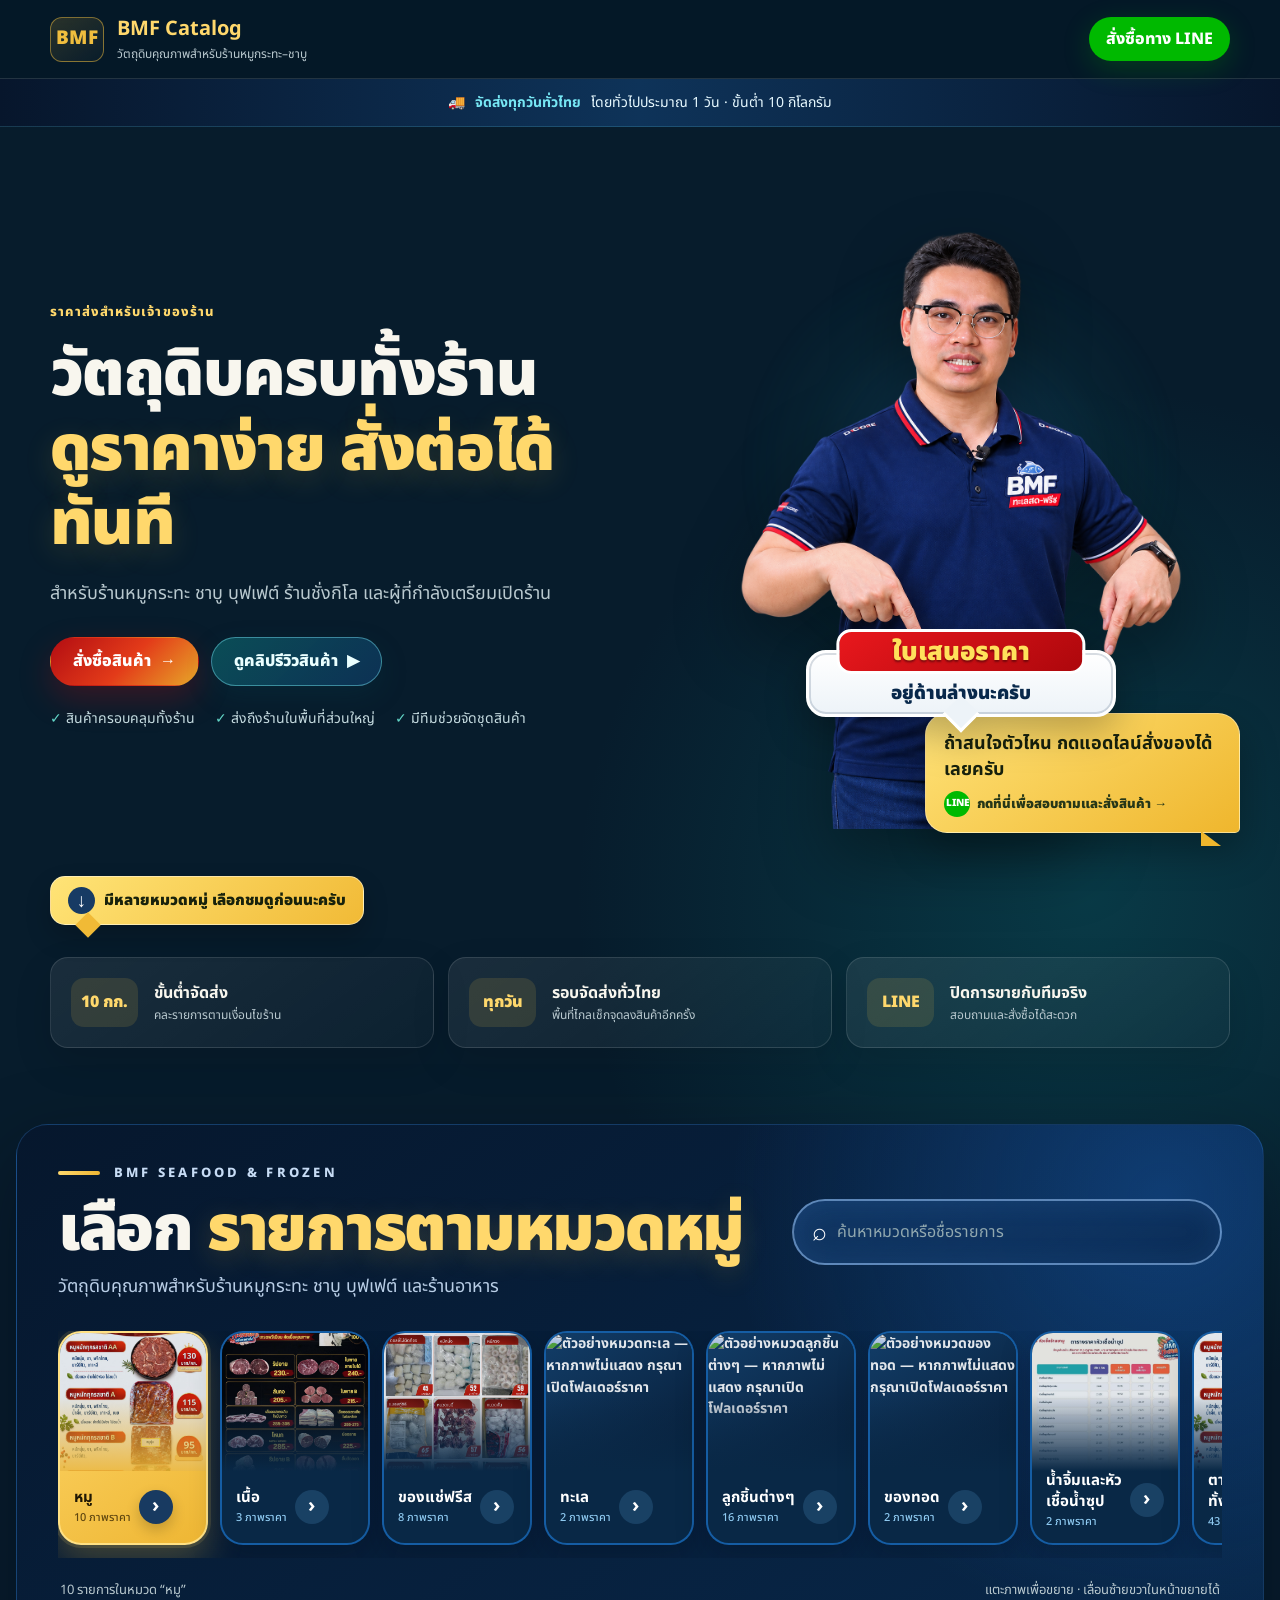
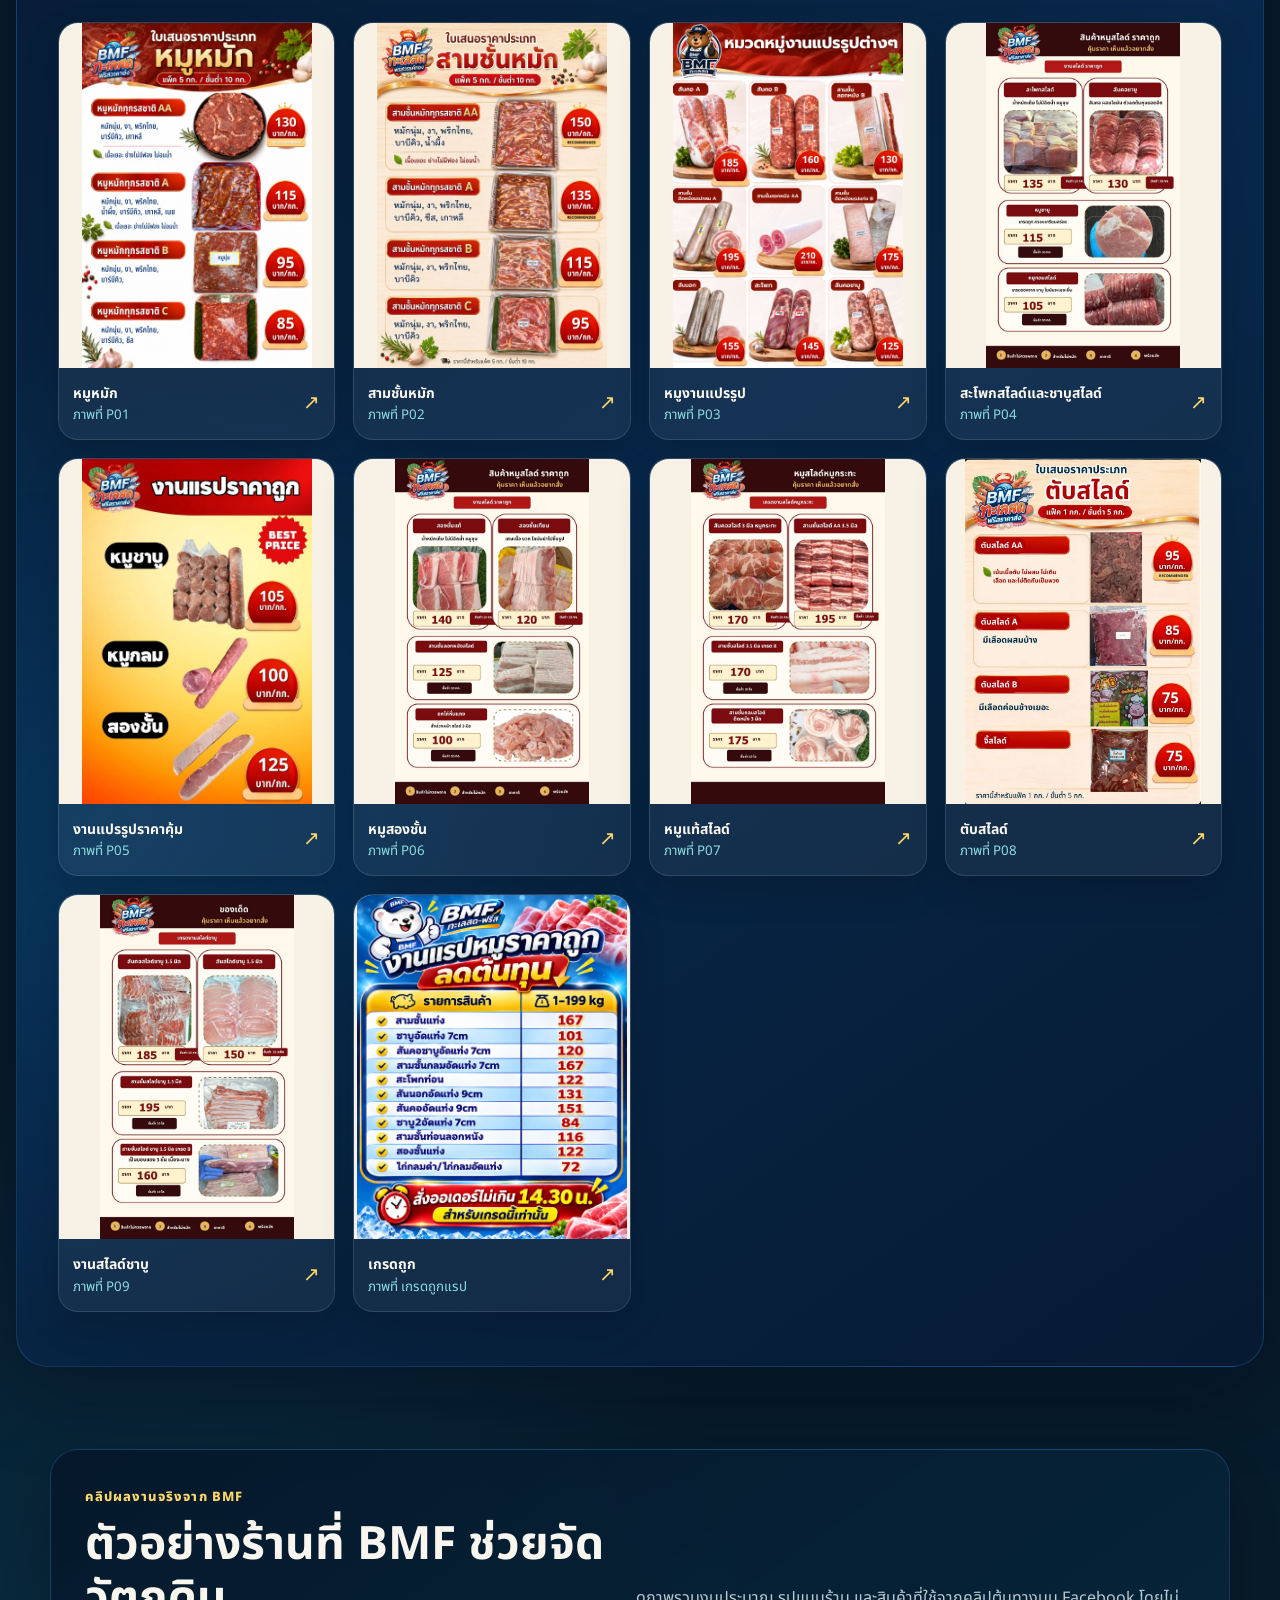
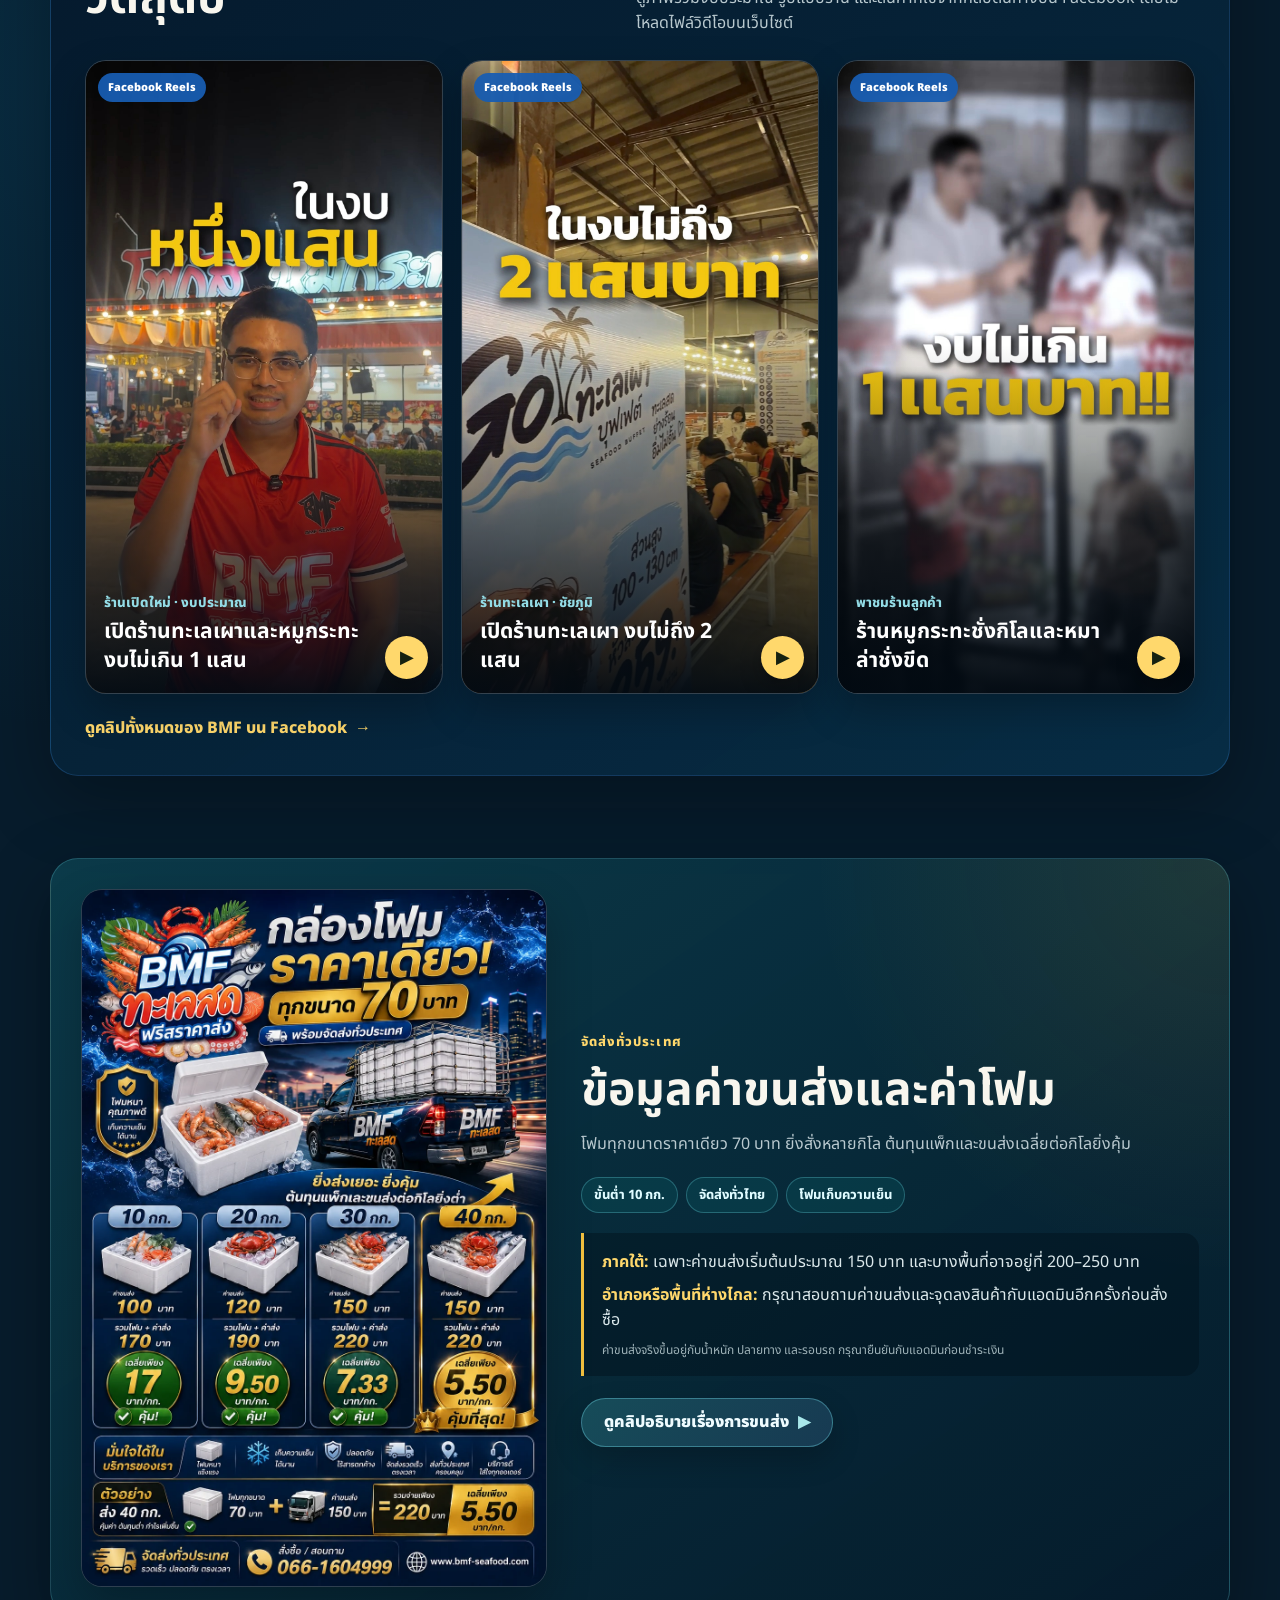
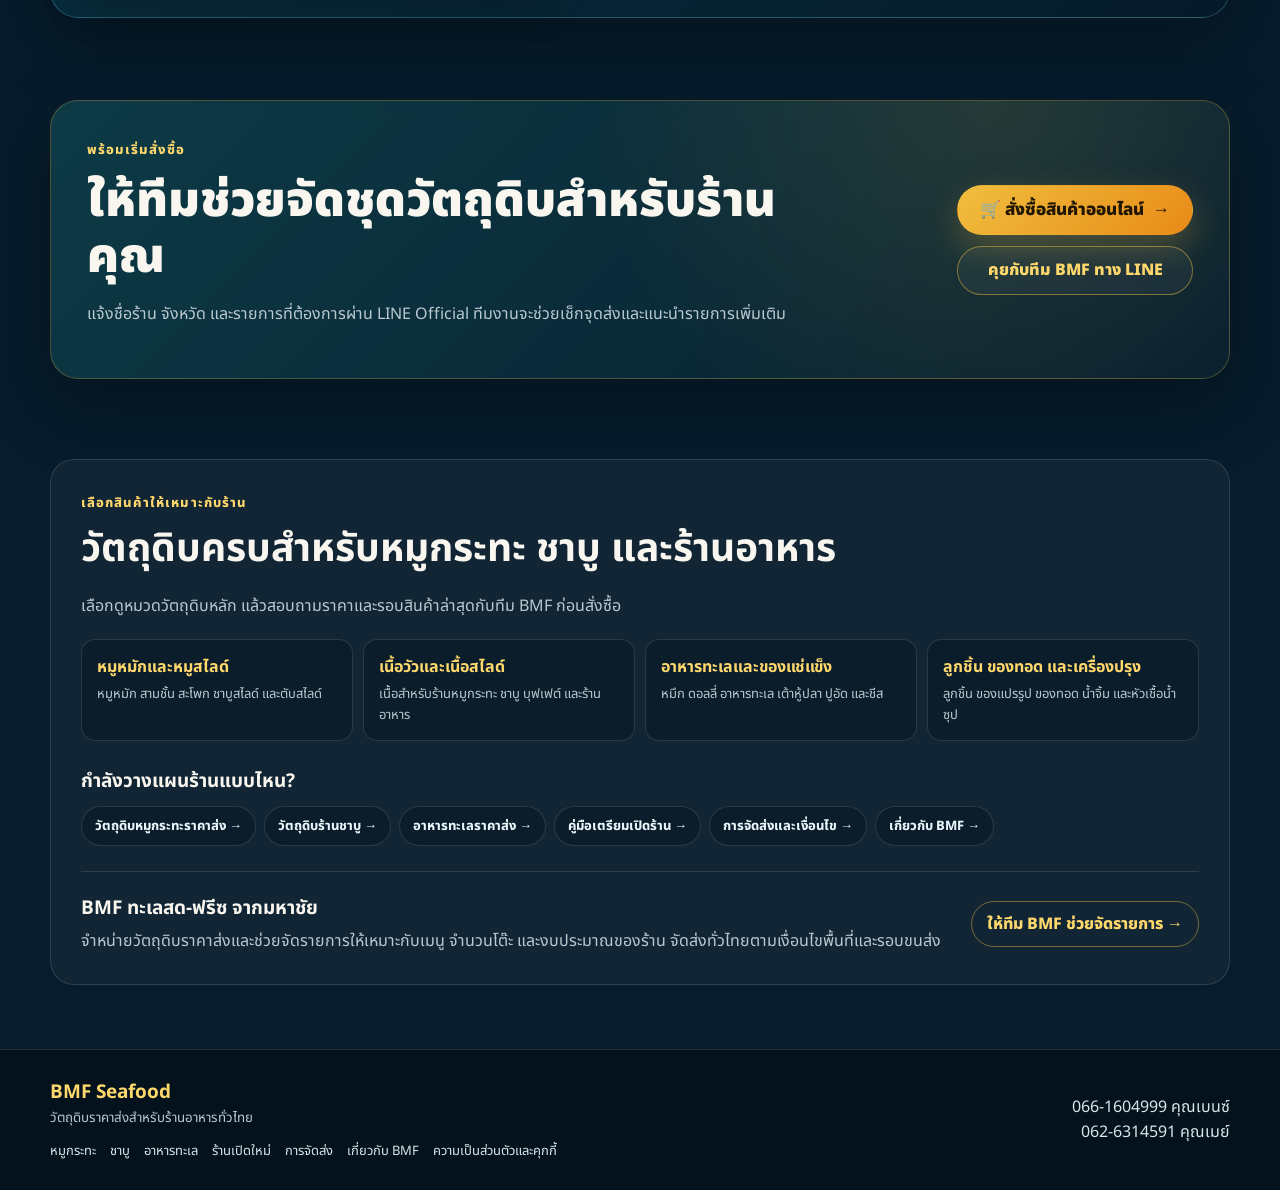
==== index.html @ eb5d8c9d "Add linked BMF reel showcase" ====
<!doctype html>
<html lang="th">
<head>
  <meta charset="UTF-8">
  <meta name="viewport" content="width=device-width,initial-scale=1,viewport-fit=cover">
  <meta name="theme-color" content="#071c2c">
  <link rel="manifest" href="/manifest.webmanifest">
  <link rel="apple-touch-icon" href="/icons/icon-192.png">
  <meta name="apple-mobile-web-app-capable" content="yes">
  <meta name="apple-mobile-web-app-status-bar-style" content="black-translucent">
  <title>BMF Seafood | วัตถุดิบราคาส่งสำหรับร้านหมูกระทะ–ชาบู</title>
  <meta name="description" content="วัตถุดิบแช่แข็งราคาส่งสำหรับร้านหมูกระทะ ชาบู บุฟเฟต์ และร้านชั่งกิโล ขั้นต่ำ 10 กิโลกรัม จัดส่งทุกวันทั่วไทย">
  <link rel="canonical" href="https://price.bmf-seafood.com/">
  <meta name="robots" content="index,follow,max-image-preview:large,max-snippet:-1,max-video-preview:-1">
  <meta name="bmf-ga4-id" content="">
  <meta property="og:title" content="BMF Seafood | วัตถุดิบราคาส่งสำหรับร้านอาหาร">
  <meta property="og:description" content="ดูรายการราคาล่าสุดและสั่งซื้อผ่าน LINE Official จัดส่งทุกวันทั่วไทย">
  <meta property="og:type" content="website">
  <meta property="og:locale" content="th_TH">
  <meta property="og:url" content="https://price.bmf-seafood.com/">
  <meta property="og:image" content="https://price.bmf-seafood.com/assets/bmf-bear-logo-transparent.png">
  <meta property="og:image:alt" content="โลโก้ BMF Seafood">
  <script type="application/ld+json">
  {"@context":"https://schema.org","@graph":[{"@type":"Organization","@id":"https://price.bmf-seafood.com/#organization","name":"BMF ทะเลสด-ฟรีซ","alternateName":"BMF Seafood","description":"ผู้จำหน่ายวัตถุดิบราคาส่งสำหรับร้านหมูกระทะ ชาบู บุฟเฟต์ ร้านอาหาร และผู้ประกอบการที่กำลังเปิดร้านใหม่ จากมหาชัย จังหวัดสมุทรสาคร","url":"https://price.bmf-seafood.com/","logo":"https://price.bmf-seafood.com/assets/bmf-bear-logo-transparent.png","telephone":["066-1604999","062-6314591"],"sameAs":["https://www.openlink.co/bmf"]},{"@type":"Store","@id":"https://price.bmf-seafood.com/#store","name":"BMF ทะเลสด-ฟรีซ","url":"https://price.bmf-seafood.com/","image":"https://price.bmf-seafood.com/assets/bmf-bear-logo-transparent.png","telephone":"066-1604999","address":{"@type":"PostalAddress","addressLocality":"มหาชัย","addressRegion":"สมุทรสาคร","addressCountry":"TH"},"areaServed":{"@type":"Country","name":"Thailand"},"parentOrganization":{"@id":"https://price.bmf-seafood.com/#organization"}},{"@type":"WebSite","@id":"https://price.bmf-seafood.com/#website","url":"https://price.bmf-seafood.com/","name":"BMF Seafood Price Catalog","inLanguage":"th-TH","publisher":{"@id":"https://price.bmf-seafood.com/#organization"}}]}
  </script>
  <link rel="preconnect" href="https://drive.google.com">
  <link rel="preconnect" href="https://connect.facebook.net">
  <link rel="preconnect" href="https://fonts.googleapis.com">
  <link rel="preconnect" href="https://fonts.gstatic.com" crossorigin>
  <link href="https://fonts.googleapis.com/css2?family=Noto+Sans+Thai:wght@400;500;700;800;900&display=swap" rel="stylesheet">
  <style>
:root{--navy:#071c2c;--navy-2:#0b3044;--teal:#0b5960;--gold:#f0be3e;--gold-2:#ffd86c;--red:#a30c10;--paper:#f7f1e6;--ink:#f8f6ee;--muted:#b9c9cf;--line:rgba(255,255,255,.12);--shadow:0 24px 70px rgba(0,0,0,.3)}
*{box-sizing:border-box}html{scroll-behavior:smooth}body{margin:0;color:var(--ink);background:radial-gradient(circle at 85% 15%,rgba(13,116,122,.34),transparent 32rem),radial-gradient(circle at 10% 55%,rgba(12,72,102,.38),transparent 40rem),var(--navy);font-family:"Noto Sans Thai","Leelawadee UI",Tahoma,sans-serif;line-height:1.55}a{color:inherit}.shell{width:min(1180px,calc(100% - 32px));margin-inline:auto}.site-header{position:sticky;top:0;z-index:30;background:rgba(5,25,39,.88);border-bottom:1px solid var(--line);backdrop-filter:blur(16px)}.header-inner{min-height:78px;display:flex;align-items:center;justify-content:space-between;gap:20px}.brand{display:flex;align-items:center;gap:13px;text-decoration:none}.brand-mark{display:grid;place-items:center;width:54px;height:45px;border:1px solid rgba(240,190,62,.5);border-radius:12px;color:var(--gold);font-size:19px;font-weight:900;letter-spacing:.5px;background:linear-gradient(145deg,rgba(240,190,62,.16),rgba(255,255,255,.02))}.brand strong,.brand small{display:block}.brand strong{font-size:20px;color:var(--gold-2)}.brand small{font-size:12px;color:var(--muted)}.header-line{padding:10px 17px;border-radius:999px;text-decoration:none;background:#00b900;color:#fff;font-weight:800;box-shadow:0 8px 28px rgba(0,185,0,.22)}.shipping-strip{display:flex;justify-content:center;align-items:center;gap:10px;min-height:48px;padding:9px 18px;text-align:center;color:#e7f9ff;background:linear-gradient(90deg,#07162c,#0e3359,#07162c);border-bottom:1px solid rgba(103,218,243,.18);font-size:14px}.shipping-strip strong{color:#77e7f4}.hero{min-height:650px;display:grid;grid-template-columns:1.03fr .97fr;align-items:center;gap:70px;padding-block:72px 64px}.eyebrow{display:inline-block;color:var(--gold-2);font-weight:800;font-size:13px;letter-spacing:.08em;text-transform:uppercase}.hero h1,.section-heading h2,.closing h2{margin:.25em 0;font-weight:900;line-height:1.16}.hero h1{font-size:clamp(40px,5vw,70px);letter-spacing:-.025em}.hero h1 em{font-style:normal;color:var(--gold-2);text-shadow:0 8px 30px rgba(240,190,62,.16)}.hero-copy>p{max-width:640px;color:var(--muted);font-size:18px}.hero-actions{display:flex;flex-wrap:wrap;gap:12px;margin:29px 0 20px}.button{display:inline-flex;align-items:center;justify-content:center;gap:9px;min-height:48px;padding:11px 22px;border-radius:999px;text-decoration:none;font-weight:850;border:1px solid transparent;transition:.2s ease}.button:hover{transform:translateY(-2px)}.button.primary{background:linear-gradient(135deg,#b30d12,#e33b19 52%,#e7a729);color:white;box-shadow:0 13px 32px rgba(179,13,18,.29)}.button.secondary{border-color:rgba(240,190,62,.48);background:rgba(255,255,255,.04);color:var(--gold-2)}.button.review-button{border-color:rgba(119,231,244,.45);background:linear-gradient(135deg,rgba(11,89,96,.82),rgba(14,51,89,.9));color:#eaffff;box-shadow:0 10px 28px rgba(6,80,91,.18)}.hero-points{display:flex;flex-wrap:wrap;gap:8px 20px;padding:0;margin:22px 0 0;list-style:none;color:#c5dbe0;font-size:14px}.hero-points li::first-letter{color:#63d7c8}.hero-visual{position:relative;min-height:530px}.hero-card{position:absolute;width:min(385px,76%);aspect-ratio:3/4;overflow:hidden;border-radius:25px;background:#eadfcf;border:1px solid rgba(255,255,255,.28);box-shadow:var(--shadow)}.hero-card img{width:100%;height:100%;object-fit:cover}.hero-card-back{right:0;top:5px;transform:rotate(6deg);opacity:.85}.hero-card-front{left:6%;top:35px;transform:rotate(-4deg)}.hero-badge{position:absolute;right:0;bottom:35px;padding:14px 18px;border-radius:18px;background:linear-gradient(145deg,var(--gold-2),#e2a71d);color:#281800;font-size:13px;font-weight:700;box-shadow:0 14px 35px rgba(0,0,0,.25);transform:rotate(3deg)}.hero-badge strong{font-size:20px}.trust{display:grid;grid-template-columns:repeat(3,1fr);gap:14px;margin-bottom:76px}.trust article{display:flex;align-items:center;gap:16px;padding:20px;border:1px solid var(--line);border-radius:18px;background:linear-gradient(145deg,rgba(255,255,255,.08),rgba(255,255,255,.025));box-shadow:0 15px 38px rgba(0,0,0,.12)}.trust article>span{display:grid;place-items:center;min-width:67px;height:49px;padding:0 10px;border-radius:13px;background:rgba(240,190,62,.13);color:var(--gold-2);font-weight:900}.trust strong,.trust small{display:block}.trust small{color:var(--muted);font-size:12px}.catalog{padding-bottom:85px}.section-heading{display:flex;align-items:end;justify-content:space-between;gap:25px;margin-bottom:25px}.section-heading h2,.closing h2{font-size:clamp(30px,4vw,48px)}.search{display:flex;align-items:center;gap:8px;width:min(340px,100%);padding:0 14px;border:1px solid var(--line);border-radius:15px;background:rgba(255,255,255,.05)}.search input{width:100%;height:48px;color:white;border:0;outline:0;background:transparent;font:inherit}.search input::placeholder{color:#91a8af}.category-tabs{display:flex;flex-wrap:wrap;gap:8px;padding:13px;border:1px solid var(--line);border-radius:18px;background:rgba(4,20,32,.56);position:sticky;top:89px;z-index:20;backdrop-filter:blur(14px)}.category-tabs button{padding:10px 17px;color:#dce8eb;border:1px solid var(--line);border-radius:12px;background:rgba(255,255,255,.04);font:inherit;font-size:14px;font-weight:700;cursor:pointer;transition:.18s ease}.category-tabs button:hover{border-color:rgba(240,190,62,.45)}.category-tabs button.active{color:#1e1809;background:linear-gradient(135deg,var(--gold-2),var(--gold));border-color:transparent;box-shadow:0 8px 22px rgba(240,190,62,.18)}.catalog-meta{display:flex;justify-content:space-between;gap:20px;margin:22px 2px;color:var(--muted);font-size:13px}.catalog-meta p{margin:0}.product-grid{display:grid;grid-template-columns:repeat(4,minmax(0,1fr));gap:18px}.product-card{position:relative;min-width:0;overflow:hidden;border:1px solid var(--line);border-radius:20px;background:rgba(255,255,255,.055);box-shadow:0 14px 35px rgba(0,0,0,.16);cursor:pointer;transition:.22s ease}.product-card:hover{transform:translateY(-5px);border-color:rgba(240,190,62,.42);box-shadow:0 22px 42px rgba(0,0,0,.23)}.product-card .image-wrap{aspect-ratio:4/5;background:#efe8dd;overflow:hidden}.product-card img{width:100%;height:100%;display:block;object-fit:cover;transition:.28s ease}.product-card:hover img{transform:scale(1.025)}.product-card .card-body{display:flex;justify-content:space-between;gap:10px;align-items:center;padding:13px 14px}.product-card strong{font-size:14px;white-space:nowrap;overflow:hidden;text-overflow:ellipsis}.product-card small{display:block;color:#8cdde2}.view-icon{color:var(--gold-2);font-size:20px}.empty-state{text-align:center;padding:55px 20px;border:1px dashed rgba(240,190,62,.35);border-radius:22px;background:rgba(255,255,255,.035)}.empty-state strong{font-size:22px}.empty-state p{color:var(--muted)}.closing{display:flex;align-items:center;justify-content:space-between;gap:35px;margin-bottom:80px;padding:36px;border:1px solid rgba(240,190,62,.27);border-radius:28px;background:radial-gradient(circle at 80% 0,rgba(240,190,62,.12),transparent 25rem),linear-gradient(135deg,rgba(19,83,91,.56),rgba(8,31,47,.88));box-shadow:var(--shadow)}.closing h2{max-width:720px}.closing p{max-width:750px;color:var(--muted)}footer{border-top:1px solid var(--line);background:rgba(2,14,23,.72)}.footer-inner{min-height:140px;display:flex;align-items:center;justify-content:space-between;gap:30px}.footer-inner strong,.footer-inner small,.footer-inner a{display:block}.footer-inner strong{color:var(--gold-2);font-size:19px}.footer-inner small{color:var(--muted)}.footer-inner a{text-align:right;text-decoration:none;color:#d9e5e8}.mobile-line{display:none}.lightbox{width:min(980px,calc(100% - 24px));max-height:94vh;padding:0;border:1px solid rgba(255,255,255,.16);border-radius:22px;background:#061722;color:white;box-shadow:0 40px 100px rgba(0,0,0,.65);overflow:hidden}.lightbox::backdrop{background:rgba(0,8,13,.88);backdrop-filter:blur(8px)}.lightbox figure{margin:0;display:grid;grid-template-rows:minmax(0,1fr) auto;height:92vh}.lightbox figure img{width:100%;height:100%;min-height:0;object-fit:contain;background:#f2ecdf}.lightbox figcaption{padding:11px 60px;text-align:center;color:#d8e7e9;background:#071c2c}.lightbox-close,.lightbox-nav{position:absolute;z-index:3;border:0;color:white;background:rgba(3,20,30,.78);cursor:pointer}.lightbox-close{right:14px;top:14px;width:42px;height:42px;border-radius:50%;font-size:28px}.lightbox-nav{top:50%;width:48px;height:62px;margin-top:-31px;font-size:42px;border-radius:12px}.lightbox-nav.previous{left:12px}.lightbox-nav.next{right:12px}
.product-card img.fit-contain{object-fit:contain;background:#f7f1e6}
.closing-actions{display:flex;flex:0 0 auto;flex-direction:column;gap:11px;min-width:230px}.button.order-button{background:linear-gradient(135deg,#f0be3e,#e88b18);color:#211600;box-shadow:0 13px 32px rgba(240,190,62,.25);font-size:17px}.closing-actions .button{white-space:nowrap}
html,body{overflow-x:hidden}
@media(max-width:920px){.hero{grid-template-columns:1fr;gap:25px;padding-top:54px}.hero-visual{min-height:500px;width:min(590px,100%);margin:auto}.trust{grid-template-columns:1fr}.product-grid{grid-template-columns:repeat(3,1fr)}.closing{align-items:flex-start;flex-direction:column}.section-heading{align-items:flex-start;flex-direction:column}.search{width:100%}}
@media(max-width:640px){.shell{width:min(100% - 22px,1180px)}.site-header{position:relative}.header-inner{min-height:70px}.brand small{max-width:210px}.header-line{display:none}.shipping-strip{align-items:flex-start;flex-wrap:wrap;gap:2px 8px;font-size:12px}.shipping-strip span:last-child{flex-basis:100%}.hero{min-height:auto;padding-block:42px 38px}.hero h1{font-size:39px}.hero-copy>p{font-size:16px}.hero-actions{align-items:stretch;flex-direction:column}.button{width:100%}.hero-points{display:grid;gap:6px}.hero-visual{min-height:405px}.hero-card{width:72%;border-radius:18px}.hero-card-front{left:4%;top:20px}.hero-card-back{top:0}.hero-badge{right:0;bottom:18px}.trust{margin-bottom:56px}.section-heading h2,.closing h2{font-size:32px}.category-tabs{top:8px;overflow-x:auto;flex-wrap:nowrap;justify-content:flex-start;padding:9px;border-radius:15px;scrollbar-width:none}.category-tabs::-webkit-scrollbar{display:none}.category-tabs button{white-space:nowrap;padding:9px 14px}.catalog-meta p:last-child{display:none}.product-grid{grid-template-columns:repeat(2,minmax(0,1fr));gap:10px}.product-card{border-radius:15px}.product-card .card-body{padding:10px}.product-card strong{font-size:12px}.closing{padding:25px 20px;margin-bottom:95px}.footer-inner{align-items:flex-start;flex-direction:column;padding-block:32px}.footer-inner a{text-align:left}.mobile-line{display:flex;position:fixed;z-index:40;left:12px;right:12px;bottom:max(12px,env(safe-area-inset-bottom));align-items:center;justify-content:center;gap:10px;min-height:53px;border-radius:999px;text-decoration:none;color:white;background:#00b900;font-weight:900;box-shadow:0 12px 35px rgba(0,0,0,.4)}.mobile-line span{padding:3px 7px;border-radius:6px;color:#00a800;background:white;font-size:12px}.lightbox{width:100%;max-height:100vh;border:0;border-radius:0}.lightbox figure{height:100vh}.lightbox figcaption{padding-bottom:max(14px,env(safe-area-inset-bottom))}}
@media(prefers-reduced-motion:reduce){*{scroll-behavior:auto!important;transition:none!important}}

.shipping-rates{display:grid;grid-template-columns:minmax(300px,.86fr) minmax(0,1.14fr);gap:34px;align-items:center;margin-bottom:82px;padding:30px;border:1px solid rgba(119,231,244,.22);border-radius:28px;background:radial-gradient(circle at 100% 0,rgba(240,190,62,.1),transparent 26rem),linear-gradient(145deg,rgba(12,65,80,.82),rgba(5,27,43,.94));box-shadow:var(--shadow)}
.shipping-rates-media{display:block;overflow:hidden;border-radius:21px;border:1px solid rgba(255,255,255,.16);background:#061a2e;box-shadow:0 18px 45px rgba(0,0,0,.24)}
.shipping-rates-media img{display:block;width:100%;height:auto}
.shipping-rates-copy h2{margin:.22em 0 .3em;font-size:clamp(30px,4vw,46px);line-height:1.18}
.shipping-rates-copy>p{margin:0;color:var(--muted)}
.shipping-highlights{display:flex;flex-wrap:wrap;gap:8px;margin:20px 0}
.shipping-highlights span{padding:7px 12px;border:1px solid rgba(119,231,244,.27);border-radius:999px;color:#dffbff;background:rgba(11,89,96,.34);font-size:13px;font-weight:750}
.shipping-note{margin:0 0 22px;padding:17px 18px;border-left:3px solid var(--gold);border-radius:0 15px 15px 0;background:rgba(2,17,29,.48);color:#dbe8eb}
.shipping-note p{margin:0 0 8px}.shipping-note p:last-child{margin-bottom:0}.shipping-note strong{color:var(--gold-2)}
.shipping-disclaimer{font-size:12px;color:#9eb2b8!important}
.shipping-video-button{border-color:rgba(119,231,244,.36);background:linear-gradient(135deg,#164c59,#173a52);color:#effcff;box-shadow:0 12px 30px rgba(0,0,0,.2)}
.shipping-video-button span{color:#a9e8eb}
@media(max-width:920px){.shipping-rates{grid-template-columns:1fr;padding:24px}.shipping-rates-media{width:min(560px,100%);margin-inline:auto}}
@media(max-width:640px){.shipping-rates{gap:23px;margin-bottom:62px;padding:15px;border-radius:20px}.shipping-rates-copy{padding:0 4px 6px}.shipping-rates-copy h2{font-size:31px}.shipping-video-button{width:100%}}
.search-content{margin-bottom:64px;padding:30px;border:1px solid var(--line);border-radius:24px;background:rgba(255,255,255,.045)}.search-content h2{max-width:850px;margin:.12em 0 .35em;font-size:clamp(27px,3.4vw,39px)}.search-content>p,.business-summary p{max-width:900px;margin:0;color:var(--muted)}.text-product-grid{display:grid;grid-template-columns:repeat(4,minmax(0,1fr));gap:10px;margin:20px 0 26px}.text-product-grid article{padding:15px;border:1px solid var(--line);border-radius:14px;background:rgba(3,18,30,.38)}.text-product-grid h3{margin:0 0 5px;color:var(--gold-2);font-size:16px}.text-product-grid p{margin:0;color:var(--muted);font-size:13px}.service-title{margin:0 0 10px;font-size:19px}.service-link-grid{display:flex;flex-wrap:wrap;gap:8px;margin:0}.service-link-grid a{padding:9px 13px;border:1px solid var(--line);border-radius:999px;background:rgba(3,18,30,.36);text-decoration:none;color:#e9f7fa;font-size:13px;font-weight:750}.service-link-grid a:hover{border-color:rgba(240,190,62,.5);color:var(--gold-2)}.business-summary{display:grid;grid-template-columns:minmax(0,1fr) auto;align-items:center;gap:18px;margin-top:25px;padding-top:22px;border-top:1px solid var(--line)}.business-summary h3{margin:0 0 5px;font-size:19px}.business-summary a{white-space:nowrap}.business-summary .summary-cta{display:inline-flex;padding:10px 15px;border:1px solid rgba(240,190,62,.45);border-radius:999px;color:var(--gold-2);text-decoration:none;font-weight:800}.seo-footer-links{display:flex;flex-wrap:wrap;gap:7px 14px;margin-top:12px}.seo-footer-links a{text-align:left!important;font-size:13px}@media(max-width:960px){.text-product-grid{grid-template-columns:repeat(2,minmax(0,1fr))}}@media(max-width:640px){.search-content{padding:21px}.text-product-grid{grid-template-columns:1fr}.business-summary{grid-template-columns:1fr}.business-summary a{white-space:normal}.business-summary .summary-cta{justify-content:center}}

/* Category-first catalog — visual layer only; product data and admin schema stay unchanged. */
.hero-visual{display:grid;place-items:center;isolation:isolate}.hero-presenter-stage{position:relative;width:min(590px,100%);min-height:585px;display:grid;place-items:end center}.hero-presenter-stage::before{content:"";position:absolute;z-index:-1;top:8%;width:82%;aspect-ratio:1;border-radius:50%;background:radial-gradient(circle,rgba(40,132,187,.32),rgba(11,89,96,.11) 48%,transparent 70%);filter:blur(4px)}.hero-presenter-cutout{display:block;width:min(455px,82%);height:auto;filter:drop-shadow(0 28px 34px rgba(0,0,0,.36));animation:presenter-float 5s ease-in-out infinite}.hero-speech{position:absolute;z-index:3;right:-8px;bottom:32px;width:min(330px,72%);padding:17px 18px 15px;border:1px solid rgba(255,255,255,.38);border-radius:22px 22px 5px 22px;text-decoration:none;color:#17210d;background:linear-gradient(145deg,#ffe379,#efb62d);box-shadow:0 18px 38px rgba(0,0,0,.29);transition:.2s ease}.hero-speech::after{content:"";position:absolute;right:18px;bottom:-14px;border-width:15px 0 0 20px;border-style:solid;border-color:transparent transparent transparent #efb62d}.hero-speech strong{display:block;font-size:18px;line-height:1.45}.hero-speech small{display:flex;align-items:center;gap:7px;margin-top:8px;color:#263718;font-size:13px;font-weight:900}.hero-speech small span{display:grid;place-items:center;width:26px;height:26px;border-radius:50%;color:#fff;background:#00b900;font-size:10px}.hero-speech:hover{transform:translateY(-4px);box-shadow:0 23px 46px rgba(0,0,0,.34)}@keyframes presenter-float{0%,100%{transform:translateY(0)}50%{transform:translateY(-7px)}}
.catalog{width:min(1320px,calc(100% - 32px));margin:0 auto 82px;padding:38px clamp(18px,3.2vw,44px) 54px;border:1px solid rgba(71,159,255,.22);border-radius:32px;background:radial-gradient(circle at 92% 4%,rgba(29,111,211,.35),transparent 27rem),radial-gradient(circle at 6% 70%,rgba(9,104,152,.2),transparent 32rem),linear-gradient(145deg,#06172d 0%,#08284b 52%,#061a32 100%);box-shadow:0 28px 80px rgba(0,5,18,.34);overflow:hidden}.catalog .section-heading{align-items:center;margin-bottom:30px}.catalog-title-wrap{max-width:760px}.catalog .eyebrow{display:flex;align-items:center;gap:14px;color:#c7dcf5;letter-spacing:.25em}.catalog .eyebrow::before{content:"";width:42px;height:4px;border-radius:99px;background:linear-gradient(90deg,#ffd86c,#eeb633)}.catalog .section-heading h2{margin:.17em 0 .08em;font-size:clamp(38px,5vw,70px);letter-spacing:-.035em}.catalog .section-heading h2 span{color:var(--gold-2);text-shadow:0 7px 28px rgba(240,190,62,.2)}.catalog-lead{margin:0;color:#b9cee6;font-size:clamp(14px,1.4vw,18px)}.catalog .search{width:min(430px,100%);padding:5px 18px;border:2px solid rgba(155,201,255,.56);border-radius:999px;background:linear-gradient(145deg,rgba(28,77,137,.48),rgba(9,35,69,.62));box-shadow:inset 0 0 28px rgba(68,145,232,.13)}.catalog .search input{height:52px}.catalog .search span{font-size:25px;color:#fff}.category-tabs{position:relative;top:auto;display:grid;grid-auto-flow:column;grid-auto-columns:minmax(150px,1fr);gap:12px;padding:0 0 13px;border:0;border-radius:0;background:transparent;overflow-x:auto;overscroll-behavior-inline:contain;scroll-snap-type:inline proximity;backdrop-filter:none;scrollbar-color:rgba(255,216,108,.55) transparent}.category-tabs button{position:relative;display:flex;min-height:214px;padding:0;flex-direction:column;justify-content:flex-end;overflow:hidden;border:2px solid rgba(30,126,221,.62);border-radius:23px;background:#092846;color:#fff;text-align:left;scroll-snap-align:start;box-shadow:0 12px 30px rgba(0,6,19,.25)}.category-tabs button:hover{transform:translateY(-3px);border-color:#5ab4ff}.category-card-media{position:absolute;inset:0 0 72px;overflow:hidden;background:linear-gradient(145deg,#123d68,#071c35)}.category-card-media::after{content:"";position:absolute;inset:45% 0 0;background:linear-gradient(transparent,#092846)}.category-card-media img{display:block;width:100%;height:100%;object-fit:cover;opacity:.88;transition:.28s ease}.category-tabs button:hover img{transform:scale(1.04)}.category-card-copy{position:relative;z-index:2;display:grid;grid-template-columns:1fr auto;align-items:center;gap:8px;min-height:73px;padding:13px 14px}.category-card-copy strong{font-size:15px;line-height:1.25}.category-card-copy small{display:block;color:#8ec9f0;font-size:11px;font-weight:500}.category-arrow{display:grid;place-items:center;width:34px;height:34px;border-radius:50%;background:rgba(103,175,239,.18);font-size:20px}.category-tabs button.active{color:#201804;border-color:#ffe184;background:linear-gradient(145deg,#ffd86c,#eeb633);box-shadow:0 0 0 3px rgba(255,216,108,.12),0 17px 35px rgba(233,178,46,.26)}.category-tabs button.active .category-card-media::after{background:linear-gradient(transparent,rgba(238,182,51,.88))}.category-tabs button.active .category-card-copy small{color:#604710}.category-tabs button.active .category-arrow{color:#fff;background:#183a61;box-shadow:0 6px 14px rgba(0,0,0,.2)}.catalog-meta{margin-top:22px}.product-grid{scroll-margin-top:105px}
@media(max-width:920px){.catalog .section-heading{align-items:flex-start}.catalog{border-radius:25px}.category-tabs{grid-auto-columns:minmax(155px,30vw)}}
@media(max-width:640px){.hero-presenter-stage{min-height:450px}.hero-presenter-cutout{width:76%}.hero-speech{right:0;bottom:7px;width:76%;padding:13px 14px}.hero-speech strong{font-size:14px}.hero-speech small{font-size:11px}.catalog{width:min(100% - 14px,1320px);margin-bottom:58px;padding:25px 12px 35px;border-radius:21px}.catalog .section-heading{gap:18px;margin-bottom:22px}.catalog .section-heading h2{font-size:39px;line-height:1.08}.catalog .eyebrow{font-size:10px}.catalog .eyebrow::before{width:28px}.catalog .search{padding-inline:14px}.catalog .search input{height:45px}.category-tabs{position:relative;top:auto;padding:0 0 10px}.category-tabs button{min-height:178px;border-radius:18px}.category-card-media{inset:0 0 64px}.category-card-copy{min-height:65px;padding:10px}.category-card-copy strong{font-size:13px}.category-card-copy small{font-size:10px}.category-arrow{width:30px;height:30px}.catalog-meta{margin:16px 2px 18px}}
@media(prefers-reduced-motion:reduce){.hero-presenter-cutout{animation:none}}
.hero-presenter-stage{min-height:630px}.hero-direction-label{position:absolute;z-index:4;left:50%;bottom:112px;width:min(330px,72%);transform:translateX(-50%);text-align:center;filter:drop-shadow(0 13px 19px rgba(0,0,0,.3));pointer-events:none}.hero-direction-label strong{display:inline-block;padding:5px 19px 3px;border:3px solid #fff;border-radius:18px 18px 8px 8px;color:#ffe154;background:linear-gradient(145deg,#e81015,#a8060b);font-size:clamp(23px,2.2vw,34px);font-weight:900;line-height:1.15;letter-spacing:-.025em;-webkit-text-stroke:1.4px #111;text-shadow:2px 3px 0 #111}.hero-direction-label span{display:block;margin-top:-2px;padding:8px 14px 7px;border:3px solid #fff;border-radius:10px 10px 20px 20px;color:#08284b;background:rgba(255,255,255,.96);font-size:clamp(16px,1.55vw,22px);font-weight:900;line-height:1.2;box-shadow:inset 0 0 0 2px rgba(8,40,75,.12)}.hero-speech{right:-10px;bottom:-4px;width:min(315px,69%)}
@media(max-width:640px){.hero-presenter-stage{min-height:515px}.hero-presenter-cutout{width:74%}.hero-direction-label{bottom:103px;width:72%}.hero-direction-label strong{padding:4px 12px 3px;border-width:2px;font-size:22px;-webkit-text-stroke:1px #111;text-shadow:1px 2px 0 #111}.hero-direction-label span{padding:6px 9px 5px;border-width:2px;font-size:15px}.hero-speech{right:0;bottom:0;width:78%}}
.hero-direction-label{bottom:112px;width:min(310px,70%);padding:29px 15px 9px;border:3px solid #fff;border-radius:20px;color:#08284b;background:linear-gradient(180deg,#fff,#edf3f8);filter:drop-shadow(0 13px 19px rgba(0,0,0,.27));box-shadow:inset 0 0 0 2px rgba(8,40,75,.16)}.hero-direction-label::after{content:"";position:absolute;left:50%;bottom:-13px;width:23px;height:23px;border-right:3px solid #fff;border-bottom:3px solid #fff;background:#edf3f8;transform:translateX(-50%) rotate(45deg)}.hero-direction-label strong{position:absolute;left:50%;top:-24px;width:82%;padding:7px 12px 5px;transform:translateX(-50%);border:3px solid #fff;border-radius:15px;color:#ffe15b;background:linear-gradient(145deg,#e9181d,#ad070c);font-size:clamp(22px,2vw,31px);line-height:1.08;letter-spacing:0;-webkit-text-stroke:0;text-shadow:0 2px 2px rgba(0,0,0,.38)}.hero-direction-label span{display:block;margin:0;padding:0;border:0;border-radius:0;color:#08284b;background:transparent;font-size:clamp(16px,1.45vw,21px);line-height:1.25;box-shadow:none}.category-guide{position:relative;display:flex;width:max-content;max-width:100%;align-items:center;gap:9px;margin:-4px 12px 22px auto;padding:10px 17px;border:1px solid rgba(255,255,255,.48);border-radius:15px;color:#18220c;background:linear-gradient(135deg,#ffe477,#f1ba36);font-size:15px;font-weight:900;box-shadow:0 12px 26px rgba(0,0,0,.2)}.category-guide::after{content:"";position:absolute;right:28px;bottom:-10px;width:18px;height:18px;background:#f1ba36;transform:rotate(45deg)}.category-guide span{display:grid;place-items:center;width:27px;height:27px;border-radius:50%;color:#fff;background:#173b64;font-size:19px}
@media(max-width:640px){.hero-direction-label{bottom:105px;width:70%;padding:25px 10px 7px;border-width:2px}.hero-direction-label::after{bottom:-10px;width:18px;height:18px;border-width:0 2px 2px 0}.hero-direction-label strong{top:-19px;padding:5px 8px 4px;border-width:2px;font-size:21px}.hero-direction-label span{font-size:14px}.category-guide{margin:0 7px 17px auto;padding:8px 12px;font-size:12px}.category-guide span{width:23px;height:23px;font-size:16px}}
.hero{position:relative;padding-bottom:128px}.hero-category-guide{position:absolute;left:0;right:auto;bottom:32px;margin:0}.hero-category-guide::after{right:auto;left:28px}
@media(max-width:640px){.hero{padding-bottom:38px}.hero-category-guide{position:relative;left:auto;bottom:auto;margin:-18px 5px 0 auto}}

.review-showcase{margin-bottom:82px;padding:34px;border:1px solid rgba(71,159,255,.22);border-radius:28px;background:linear-gradient(145deg,rgba(5,24,43,.96),rgba(8,47,72,.88));box-shadow:var(--shadow)}
.review-showcase-head{display:flex;align-items:end;justify-content:space-between;gap:24px;margin-bottom:24px}.review-showcase-head h2{margin:.2em 0;font-size:clamp(30px,4vw,46px);line-height:1.18}.review-showcase-head p{max-width:640px;margin:0;color:var(--muted)}
.review-grid{display:grid;grid-template-columns:repeat(3,minmax(0,1fr));gap:18px}.review-card{position:relative;display:block;min-width:0;overflow:hidden;border:1px solid rgba(255,255,255,.18);border-radius:21px;color:#fff;text-decoration:none;background:#071827;box-shadow:0 16px 38px rgba(0,0,0,.25);transition:.2s ease}.review-card:hover{transform:translateY(-5px);border-color:rgba(255,216,108,.68);box-shadow:0 23px 44px rgba(0,0,0,.34)}.review-cover{position:relative;aspect-ratio:9/16;overflow:hidden;background:#071827}.review-cover::after{content:"";position:absolute;inset:45% 0 0;background:linear-gradient(transparent,rgba(2,10,18,.96))}.review-cover img{display:block;width:100%;height:100%;object-fit:cover}.review-platform{position:absolute;z-index:2;top:12px;left:12px;padding:6px 10px;border-radius:999px;color:#fff;background:rgba(24,93,178,.94);font-size:11px;font-weight:900}.review-play{position:absolute;z-index:2;right:14px;bottom:14px;display:grid;place-items:center;width:43px;height:43px;border-radius:50%;color:#152110;background:var(--gold-2);font-size:18px;box-shadow:0 8px 22px rgba(0,0,0,.3)}.review-copy{position:absolute;z-index:2;left:0;right:58px;bottom:0;padding:18px}.review-copy small{display:block;margin-bottom:5px;color:#93dce6;font-weight:800}.review-copy strong{display:block;font-size:clamp(16px,1.65vw,22px);line-height:1.35}.review-more{display:inline-flex;align-items:center;gap:8px;margin-top:22px;color:var(--gold-2);font-weight:800;text-decoration:none}.review-more:hover{text-decoration:underline}
@media(max-width:700px){.review-showcase{margin-bottom:62px;padding:22px 14px;border-radius:21px}.review-showcase-head{align-items:flex-start;flex-direction:column}.review-grid{grid-template-columns:repeat(3,minmax(230px,72vw));overflow-x:auto;padding-bottom:12px;scroll-snap-type:x mandatory}.review-card{scroll-snap-align:start}.review-copy strong{font-size:17px}}

</style>
  <script>
    !function(f,b,e,v,n,t,s){if(f.fbq)return;n=f.fbq=function(){n.callMethod?
    n.callMethod.apply(n,arguments):n.queue.push(arguments)};if(!f._fbq)f._fbq=n;
    n.push=n;n.loaded=!0;n.version='2.0';n.queue=[];t=b.createElement(e);t.async=!0;
    t.src=v;s=b.getElementsByTagName(e)[0];s.parentNode.insertBefore(t,s)}
    (window,document,'script','https://connect.facebook.net/en_US/fbevents.js');
    fbq('init','3528720750599735');fbq('track','PageView');
  </script>
</head>
<body>
  <noscript><img height="1" width="1" style="display:none" alt="" src="https://www.facebook.com/tr?id=3528720750599735&ev=PageView&noscript=1"></noscript>

  <header class="site-header">
    <div class="shell header-inner">
      <a class="brand" href="#top" aria-label="BMF Seafood หน้าแรก">
        <span class="brand-mark">BMF</span>
        <span><strong>BMF Catalog</strong><small>วัตถุดิบคุณภาพสำหรับร้านหมูกระทะ–ชาบู</small></span>
      </a>
      <a class="header-line track-line" href="https://lin.ee/efzRzmW" target="_blank" rel="noopener">สั่งซื้อทาง LINE</a>
    </div>
  </header>

  <div id="top" class="shipping-strip">
    <span aria-hidden="true">🚚</span>
    <strong>จัดส่งทุกวันทั่วไทย</strong>
    <span>โดยทั่วไปประมาณ 1 วัน · ขั้นต่ำ 10 กิโลกรัม</span>
  </div>

  <main>
    <section class="hero shell" aria-labelledby="hero-title">
      <div class="hero-copy">
        <span class="eyebrow">ราคาส่งสำหรับเจ้าของร้าน</span>
        <h1 id="hero-title">วัตถุดิบครบทั้งร้าน<br><em>ดูราคาง่าย สั่งต่อได้ทันที</em></h1>
        <p>สำหรับร้านหมูกระทะ ชาบู บุฟเฟต์ ร้านชั่งกิโล และผู้ที่กำลังเตรียมเปิดร้าน</p>
        <div class="hero-actions">
          <a class="button primary track-line" href="https://lin.ee/efzRzmW" target="_blank" rel="noopener">สั่งซื้อสินค้า <span>→</span></a>
          <a class="button review-button track-review" href="https://www.openlink.co/bmf" target="_blank" rel="noopener">ดูคลิปรีวิวสินค้า <span aria-hidden="true">▶</span></a>
        </div>
        <ul class="hero-points" aria-label="จุดเด่นการบริการ">
          <li>✓ สินค้าครอบคลุมทั้งร้าน</li>
          <li>✓ ส่งถึงร้านในพื้นที่ส่วนใหญ่</li>
          <li>✓ มีทีมช่วยจัดชุดสินค้า</li>
        </ul>
      </div>
      <div class="hero-visual" aria-label="ทีม BMF ทะเลสดพร้อมดูแลร้านอาหารของคุณ">
        <div class="hero-presenter-stage">
          <img class="hero-presenter-cutout" src="assets/bmf-presenter-transparent.png" alt="ทีมงาน BMF ทะเลสดแนะนำใบเสนอราคา" width="1073" height="1466">
          <span class="hero-direction-label" aria-hidden="true"><strong>ใบเสนอราคา</strong><span>อยู่ด้านล่างนะครับ</span></span>
          <a class="hero-speech track-line" href="https://lin.ee/efzRzmW" target="_blank" rel="noopener" aria-label="เพิ่มเพื่อน LINE เพื่อสอบถามและสั่งสินค้า">
            <strong>ถ้าสนใจตัวไหน กดแอดไลน์สั่งของได้เลยครับ</strong>
            <small><span>LINE</span> กดที่นี่เพื่อสอบถามและสั่งสินค้า →</small>
          </a>
        </div>
      </div>
      <div class="category-guide hero-category-guide"><span aria-hidden="true">↓</span> มีหลายหมวดหมู่ เลือกชมดูก่อนนะครับ</div>
    </section>

    <section class="trust shell" aria-label="ข้อมูลการสั่งซื้อ">
      <article><span>10 กก.</span><div><strong>ขั้นต่ำจัดส่ง</strong><small>คละรายการตามเงื่อนไขร้าน</small></div></article>
      <article><span>ทุกวัน</span><div><strong>รอบจัดส่งทั่วไทย</strong><small>พื้นที่ไกลเช็กจุดลงสินค้าอีกครั้ง</small></div></article>
      <article><span>LINE</span><div><strong>ปิดการขายกับทีมจริง</strong><small>สอบถามและสั่งซื้อได้สะดวก</small></div></article>
    </section>

    <section class="catalog shell" aria-labelledby="catalog-title">
      <div class="section-heading">
        <div class="catalog-title-wrap"><span class="eyebrow">BMF SEAFOOD &amp; FROZEN</span><h2 id="catalog-title">เลือก <span>รายการตามหมวดหมู่</span></h2><p class="catalog-lead">วัตถุดิบคุณภาพสำหรับร้านหมูกระทะ ชาบู บุฟเฟต์ และร้านอาหาร</p></div>
        <label class="search"><span>⌕</span><input id="searchInput" type="search" placeholder="ค้นหาหมวดหรือชื่อรายการ" autocomplete="off"></label>
      </div>

      <div class="category-tabs" role="tablist" aria-label="หมวดหมู่สินค้า">
        <button class="active" role="tab" aria-selected="true" data-category="pork"><span class="category-card-media"><img alt="" loading="eager"></span><span class="category-card-copy"><span><strong>หมู</strong><small data-category-count></small></span><span class="category-arrow">›</span></span></button>
        <button role="tab" aria-selected="false" data-category="beef"><span class="category-card-media"><img alt="" loading="lazy"></span><span class="category-card-copy"><span><strong>เนื้อ</strong><small data-category-count></small></span><span class="category-arrow">›</span></span></button>
        <button role="tab" aria-selected="false" data-category="frozen"><span class="category-card-media"><img alt="" loading="lazy"></span><span class="category-card-copy"><span><strong>ของแช่ฟรีส</strong><small data-category-count></small></span><span class="category-arrow">›</span></span></button>
        <button role="tab" aria-selected="false" data-category="seafood"><span class="category-card-media"><img alt="" loading="lazy"></span><span class="category-card-copy"><span><strong>ทะเล</strong><small data-category-count></small></span><span class="category-arrow">›</span></span></button>
        <button role="tab" aria-selected="false" data-category="meatballs"><span class="category-card-media"><img alt="" loading="lazy"></span><span class="category-card-copy"><span><strong>ลูกชิ้นต่างๆ</strong><small data-category-count></small></span><span class="category-arrow">›</span></span></button>
        <button role="tab" aria-selected="false" data-category="fried"><span class="category-card-media"><img alt="" loading="lazy"></span><span class="category-card-copy"><span><strong>ของทอด</strong><small data-category-count></small></span><span class="category-arrow">›</span></span></button>
        <button role="tab" aria-selected="false" data-category="sauce"><span class="category-card-media"><img alt="" loading="lazy"></span><span class="category-card-copy"><span><strong>น้ำจิ้มและหัวเชื้อน้ำซุป</strong><small data-category-count></small></span><span class="category-arrow">›</span></span></button>
        <button role="tab" aria-selected="false" data-category="all"><span class="category-card-media"><img alt="" loading="lazy"></span><span class="category-card-copy"><span><strong>ตารางราคาทั้งหมด</strong><small data-category-count></small></span><span class="category-arrow">›</span></span></button>
      </div>

      <div class="catalog-meta"><p id="resultCount" aria-live="polite"></p><p>แตะภาพเพื่อขยาย · เลื่อนซ้ายขวาในหน้าขยายได้</p></div>
      <div id="productGrid" class="product-grid"></div>
      <div id="emptyState" class="empty-state" hidden>
        <strong>ยังไม่พบภาพในหมวดนี้</strong>
        <p>ดูรายการทั้งหมดใน Google Drive หรือติดต่อทีมงานเพื่อเช็กราคาล่าสุด</p>
        <a class="button secondary" href="https://drive.google.com/drive/folders/1rvKSvNDWlSyFdHASccVQ2juXro86b4Hk?usp=sharing" target="_blank" rel="noopener">เปิดรายการราคาทั้งหมด</a>
      </div>
    </section>

    <section class="review-showcase shell" aria-labelledby="review-showcase-title">
      <div class="review-showcase-head">
        <div><span class="eyebrow">คลิปผลงานจริงจาก BMF</span><h2 id="review-showcase-title">ตัวอย่างร้านที่ BMF ช่วยจัดวัตถุดิบ</h2></div>
        <p>ดูภาพรวมงบประมาณ รูปแบบร้าน และสินค้าที่ใช้จากคลิปต้นทางบน Facebook โดยไม่โหลดไฟล์วิดีโอบนเว็บไซต์</p>
      </div>
      <div class="review-grid">
        <a class="review-card" href="https://www.facebook.com/reel/3014471768896510" target="_blank" rel="noopener" aria-label="ดูคลิปเปิดร้านทะเลเผาและหมูกระทะ งบไม่เกิน 1 แสน บน Facebook">
          <div class="review-cover"><img src="assets/reviews/latest-06.avif" alt="หน้าปกคลิปเปิดร้านทะเลเผาและหมูกระทะ ในงบไม่เกินหนึ่งแสนบาท" width="1080" height="1920" loading="lazy"><span class="review-platform">Facebook Reels</span><div class="review-copy"><small>ร้านเปิดใหม่ · งบประมาณ</small><strong>เปิดร้านทะเลเผาและหมูกระทะ งบไม่เกิน 1 แสน</strong></div><span class="review-play" aria-hidden="true">▶</span></div>
        </a>
        <a class="review-card" href="https://www.facebook.com/reel/1512267844299858" target="_blank" rel="noopener" aria-label="ดูคลิปเปิดร้านทะเลเผา งบไม่ถึง 2 แสน บน Facebook">
          <div class="review-cover"><img src="assets/reviews/latest-03.avif" alt="หน้าปกคลิปเปิดร้านทะเลเผา ในงบไม่ถึงสองแสนบาท" width="1080" height="1920" loading="lazy"><span class="review-platform">Facebook Reels</span><div class="review-copy"><small>ร้านทะเลเผา · ชัยภูมิ</small><strong>เปิดร้านทะเลเผา งบไม่ถึง 2 แสน</strong></div><span class="review-play" aria-hidden="true">▶</span></div>
        </a>
        <a class="review-card" href="https://www.facebook.com/reel/1107670395402669" target="_blank" rel="noopener" aria-label="ดูคลิปร้านหมูกระทะชั่งกิโลและหมาล่าชั่งขีด บน Facebook">
          <div class="review-cover"><img src="assets/reviews/latest-05.avif" alt="หน้าปกคลิปร้านหมูกระทะชั่งกิโลและร้านหมาล่าชั่งขีด" width="1080" height="1920" loading="lazy"><span class="review-platform">Facebook Reels</span><div class="review-copy"><small>พาชมร้านลูกค้า</small><strong>ร้านหมูกระทะชั่งกิโลและหมาล่าชั่งขีด</strong></div><span class="review-play" aria-hidden="true">▶</span></div>
        </a>
      </div>
      <a class="review-more" href="https://www.facebook.com/Saleddd/reels/" target="_blank" rel="noopener">ดูคลิปทั้งหมดของ BMF บน Facebook <span aria-hidden="true">→</span></a>
    </section>

    <section id="shipping-rates" class="shipping-rates shell" aria-labelledby="shipping-rates-title">
      <a class="shipping-rates-media" href="assets/shipping-rates.webp" target="_blank" rel="noopener" aria-label="เปิดดูตารางค่าขนส่งแบบเต็มภาพ">
        <img src="assets/shipping-rates.webp" alt="ตารางค่าขนส่งและค่าโฟม BMF Seafood ตามน้ำหนักสินค้า" width="1024" height="1536" loading="lazy">
      </a>
      <div class="shipping-rates-copy">
        <span class="eyebrow">จัดส่งทั่วประเทศ</span>
        <h2 id="shipping-rates-title">ข้อมูลค่าขนส่งและค่าโฟม</h2>
        <p>โฟมทุกขนาดราคาเดียว 70 บาท ยิ่งสั่งหลายกิโล ต้นทุนแพ็กและขนส่งเฉลี่ยต่อกิโลยิ่งคุ้ม</p>
        <div class="shipping-highlights" aria-label="จุดเด่นการจัดส่ง">
          <span>ขั้นต่ำ 10 กก.</span><span>จัดส่งทั่วไทย</span><span>โฟมเก็บความเย็น</span>
        </div>
        <div class="shipping-note">
          <p><strong>ภาคใต้:</strong> เฉพาะค่าขนส่งเริ่มต้นประมาณ 150 บาท และบางพื้นที่อาจอยู่ที่ 200–250 บาท</p>
          <p><strong>อำเภอหรือพื้นที่ห่างไกล:</strong> กรุณาสอบถามค่าขนส่งและจุดลงสินค้ากับแอดมินอีกครั้งก่อนสั่งซื้อ</p>
          <p class="shipping-disclaimer">ค่าขนส่งจริงขึ้นอยู่กับน้ำหนัก ปลายทาง และรอบรถ กรุณายืนยันกับแอดมินก่อนชำระเงิน</p>
        </div>
        <a class="button shipping-video-button track-shipping-video" href="https://www.facebook.com/reel/561363103551270" target="_blank" rel="noopener">ดูคลิปอธิบายเรื่องการขนส่ง <span aria-hidden="true">▶</span></a>
      </div>
    </section>

    <section class="closing shell">
      <div><span class="eyebrow">พร้อมเริ่มสั่งซื้อ</span><h2>ให้ทีมช่วยจัดชุดวัตถุดิบสำหรับร้านคุณ</h2><p>แจ้งชื่อร้าน จังหวัด และรายการที่ต้องการผ่าน LINE Official ทีมงานจะช่วยเช็กจุดส่งและแนะนำรายการเพิ่มเติม</p></div>
      <div class="closing-actions">
        <a class="button order-button" href="order/">🛒 สั่งซื้อสินค้าออนไลน์ <span>→</span></a>
        <a class="button secondary track-line" href="https://lin.ee/efzRzmW" target="_blank" rel="noopener">คุยกับทีม BMF ทาง LINE</a>
      </div>
    </section>

    <section class="search-content shell" aria-labelledby="product-text-title">
      <span class="eyebrow">เลือกสินค้าให้เหมาะกับร้าน</span>
      <h2 id="product-text-title">วัตถุดิบครบสำหรับหมูกระทะ ชาบู และร้านอาหาร</h2>
      <p>เลือกดูหมวดวัตถุดิบหลัก แล้วสอบถามราคาและรอบสินค้าล่าสุดกับทีม BMF ก่อนสั่งซื้อ</p>
      <div class="text-product-grid">
        <article><h3>หมูหมักและหมูสไลด์</h3><p>หมูหมัก สามชั้น สะโพก ชาบูสไลด์ และตับสไลด์</p></article>
        <article><h3>เนื้อวัวและเนื้อสไลด์</h3><p>เนื้อสำหรับร้านหมูกระทะ ชาบู บุฟเฟต์ และร้านอาหาร</p></article>
        <article><h3>อาหารทะเลและของแช่แข็ง</h3><p>หมึก ดอลลี่ อาหารทะเล เต้าหู้ปลา ปูอัด และชีส</p></article>
        <article><h3>ลูกชิ้น ของทอด และเครื่องปรุง</h3><p>ลูกชิ้น ของแปรรูป ของทอด น้ำจิ้ม และหัวเชื้อน้ำซุป</p></article>
      </div>
      <h3 class="service-title">กำลังวางแผนร้านแบบไหน?</h3>
      <nav class="service-link-grid" aria-label="ข้อมูลสำหรับร้านอาหารแต่ละประเภท">
        <a href="/wholesale-mookata/">วัตถุดิบหมูกระทะราคาส่ง →</a><a href="/shabu-supplies/">วัตถุดิบร้านชาบู →</a><a href="/seafood-wholesale/">อาหารทะเลราคาส่ง →</a><a href="/restaurant-startup/">คู่มือเตรียมเปิดร้าน →</a><a href="/delivery/">การจัดส่งและเงื่อนไข →</a><a href="/about-bmf/">เกี่ยวกับ BMF →</a>
      </nav>
      <div class="business-summary">
        <div><h3>BMF ทะเลสด-ฟรีซ จากมหาชัย</h3><p>จำหน่ายวัตถุดิบราคาส่งและช่วยจัดรายการให้เหมาะกับเมนู จำนวนโต๊ะ และงบประมาณของร้าน จัดส่งทั่วไทยตามเงื่อนไขพื้นที่และรอบขนส่ง</p></div>
        <a class="summary-cta track-line" href="https://lin.ee/efzRzmW" target="_blank" rel="noopener">ให้ทีม BMF ช่วยจัดรายการ →</a>
      </div>
    </section>
  </main>

  <footer><div class="shell footer-inner"><div><strong>BMF Seafood</strong><small>วัตถุดิบราคาส่งสำหรับร้านอาหารทั่วไทย</small><nav class="seo-footer-links" aria-label="ข้อมูล BMF"><a href="/wholesale-mookata/">หมูกระทะ</a><a href="/shabu-supplies/">ชาบู</a><a href="/seafood-wholesale/">อาหารทะเล</a><a href="/restaurant-startup/">ร้านเปิดใหม่</a><a href="/delivery/">การจัดส่ง</a><a href="/about-bmf/">เกี่ยวกับ BMF</a><a href="/privacy/">ความเป็นส่วนตัวและคุกกี้</a></nav></div><div><a href="tel:0661604999">066-1604999 คุณเบนซ์</a><a href="tel:0626314591">062-6314591 คุณเมย์</a></div></div></footer>

  <a class="mobile-line track-line" href="https://lin.ee/efzRzmW" target="_blank" rel="noopener"><span>LINE</span> สอบถามและสั่งซื้อ</a>

  <dialog id="lightbox" class="lightbox">
    <button class="lightbox-close" type="button" aria-label="ปิด">×</button>
    <button class="lightbox-nav previous" type="button" aria-label="ภาพก่อนหน้า">‹</button>
    <figure><img id="lightboxImage" alt=""><figcaption id="lightboxCaption"></figcaption></figure>
    <button class="lightbox-nav next" type="button" aria-label="ภาพถัดไป">›</button>
  </dialog>

  <script>
const DRIVE_FOLDER='https://drive.google.com/drive/folders/1rvKSvNDWlSyFdHASccVQ2juXro86b4Hk?usp=sharing';
const driveImage=id=>`https://drive.google.com/thumbnail?id=${id}&sz=w1600`;

const fallbackProducts=[
  // หมู
  {id:'P01',title:'หมูหมัก',src:'assets/pork-p01.webp',categories:['pork'],fit:'contain'},
  {id:'P02',title:'สามชั้นหมัก',src:'assets/pork-p02.webp',categories:['pork'],fit:'contain'},
  {id:'P03',title:'หมูงานแปรรูป',src:'assets/pork-p03.webp',categories:['pork'],fit:'contain'},
  {id:'P04',title:'สะโพกสไลด์และชาบูสไลด์',src:'assets/pork-p04-updated.webp',categories:['pork'],fit:'contain'},
  {id:'P05',title:'งานแปรรูปราคาคุ้ม',src:'assets/pork-p05.webp',categories:['pork'],fit:'contain'},
  {id:'P06',title:'หมูสองชั้น',src:'assets/pork-p06.webp',categories:['pork'],fit:'contain'},
  {id:'P07',title:'หมูแท้สไลด์',src:'assets/pork-sliced-updated.webp',categories:['pork'],fit:'contain'},
  {id:'P08',title:'ตับสไลด์',src:'assets/pork-liver-sliced.webp',categories:['pork'],fit:'contain'},

  // เนื้อ
  {id:'B01',title:'เนื้อสำหรับร้านหมูกระทะและชาบู',src:'assets/beef-b01.webp',categories:['beef'],fit:'contain'},
  {id:'B02',title:'เนื้อสไลด์ แพ็ก 250 กรัม',src:'assets/beef-b02-sliced-250g.webp',categories:['beef'],fit:'contain'},
  {id:'B03',title:'เนื้อสไลด์ แพ็ก 500 กรัม',src:'assets/beef-b03-sliced-500g.webp',categories:['beef'],fit:'contain'},

  // ของแช่ฟรีส
  {id:'F01',title:'ของแช่ฟรีส ลูกชิ้นและของแปรรูป',src:driveImage('1ovzTXRM-gV6cgUJAMVeyp01fxDwVHVmV'),categories:['frozen']},
  {id:'F02',title:'ของแช่ฟรีสและของแปรรูป',src:driveImage('1XTO_q9XANiLwBAmKUQNwAKdPPnWwZDUW'),categories:['frozen']},
  {id:'F03',title:'ดอลลี่และหมึก',src:driveImage('12I2gEAcn6tt5IOgU9zYGXZzoivRPpCXu'),categories:['frozen']},
  {id:'F04',title:'เบคอน ปูอัด และชีส',src:driveImage('10jBC1NCSHfWqdG7_FMNsa2zDPxDSgzi3'),categories:['frozen']},
  {id:'F05',title:'เต้าหู้ปลาและท้องแซลมอน',src:driveImage('1wQameoeLv52sK4MFRHBeLCrYT22uEguX'),categories:['frozen']},
  {id:'F06',title:'ไข่อาร์เจนตินาและหอยหวาน',src:driveImage('1dq-43kVUFg_u2gX6NPoKtcGNU4fVvL-a'),categories:['frozen']},
  {id:'F07',title:'บุกและวัตถุดิบเสริม',src:driveImage('1g7Acu2xM_D8jO0RXnOBzzLvAYdjr1RTh'),categories:['frozen']},
  {id:'F08',title:'หมึก',src:driveImage('1j8qX9ssSmWM4NCNiBvBNhKWRThufaQsg'),categories:['seafood']},
  {id:'F09',title:'แฮมและปลาไข่',src:driveImage('1RfDHzMRDQJTXZYfPOBGe0eQZH5Jq2su2'),categories:['frozen']},

  // ทะเล
  {id:'S01',title:'อาหารทะเล',src:driveImage('1fcKXf0DXw7mJMCLRuJr-4xXUXa9n8q_a'),categories:['seafood']},

  // ลูกชิ้นต่าง ๆ
  {id:'M01',title:'ลูกชิ้นต่าง ๆ — ชุด 01',src:driveImage('1XOATKX4N0pdiFpnbafBIH0FiBclfMtiU'),categories:['meatballs']},
  {id:'M02',title:'ลูกชิ้นต่าง ๆ — ชุด 02',src:driveImage('1mgsKaY6J7u0cvvuORGLzfA-CLA8Q5L5v'),categories:['meatballs']},
  {id:'M03',title:'ลูกชิ้นต่าง ๆ — ชุด 03',src:driveImage('1hq2NX4SEUo-9-msirZ9Ju6dvSAdfte0M'),categories:['meatballs']},
  {id:'M04',title:'ลูกชิ้นต่าง ๆ — ชุด 04',src:driveImage('1jZnwTQTYNwVwku9V8ZGOe5VWqCfAYVpS'),categories:['meatballs']},
  {id:'M05',title:'ลูกชิ้นต่าง ๆ — ชุด 05',src:driveImage('1Cu0zrkdabCLJhhXSWd9cZj3_RkTlvxGS'),categories:['meatballs']},
  {id:'M06',title:'ลูกชิ้นต่าง ๆ — ชุด 06',src:driveImage('1Kgeg_9NdFjmLqVGniN0MF0uYvi02HQbK'),categories:['meatballs']},
  {id:'M07',title:'ลูกชิ้นต่าง ๆ — ชุด 07',src:driveImage('1VrqURbBIbFd_66mz2GK31btAlEk1X2c8'),categories:['meatballs']},
  {id:'M08',title:'ลูกชิ้นต่าง ๆ — ชุด 08',src:driveImage('1LcbcILUJMsgbSfJJN-gwux_FShM_-5qv'),categories:['meatballs']},
  {id:'M09',title:'ลูกชิ้นต่าง ๆ — ชุด 09',src:driveImage('1_q4igmdmu-5nT3dZRJzau9x46Lbg1-z_'),categories:['meatballs']},
  {id:'M10',title:'ลูกชิ้นต่าง ๆ — ชุด 10',src:driveImage('1nSrJy3XT5kN5SFFGtnMPQPni0UoAWdyE'),categories:['meatballs']},
  {id:'M11',title:'ลูกชิ้นต่าง ๆ — ชุด 11',src:driveImage('1FbEfbev0FdbN-69N1Tc_b20xSehK8NQP'),categories:['meatballs']},
  {id:'M12',title:'ลูกชิ้นต่าง ๆ — ชุด 12',src:driveImage('1y_ktTDLmvHtlwjQZ01ME1pu7Dt2z3u1z'),categories:['meatballs']},
  {id:'M13',title:'ลูกชิ้นต่าง ๆ — ชุด 13',src:driveImage('14rRGrTbcztii0rdrjsgac3fycRQesLUy'),categories:['meatballs']},
  {id:'M14',title:'ลูกชิ้นต่าง ๆ — ชุด 14',src:driveImage('1wwV1Gn7KBjhqSgpTBF0i-YtRVmK-lSB5'),categories:['meatballs']},
  {id:'M15',title:'ลูกชิ้นต่าง ๆ — ชุด 15',src:driveImage('108T7o8YDeS1DRDlUvWMgkUtQXUyudV7u'),categories:['meatballs']},
  {id:'M16',title:'ลูกชิ้นต่าง ๆ — ชุด 16',src:driveImage('1C8FbrBHmxXkCJb-ofdwDVUZnBAQ0Zkdp'),categories:['meatballs']},

  // ของทอด
  {id:'D01',title:'ของทอดและของทานเล่น 1',src:driveImage('1Ms61LZQUwDgqudKpz5XmlL7ieEZH2AOY'),categories:['fried']},
  {id:'D02',title:'ของทอดและของทานเล่น 2',src:driveImage('1Pt6ell4toPCfXMNW6X7uslvIWYr5DBLG'),categories:['fried']},

  // น้ำจิ้มและหัวเชื้อน้ำซุป
  {id:'C01',title:'หัวเชื้อน้ำซุป',src:'assets/soup-concentrate.webp',categories:['sauce'],fit:'contain'},
  {id:'C02',title:'น้ำจิ้ม',src:'assets/dipping-sauces.webp',categories:['sauce'],fit:'contain'}
];

let products=fallbackProducts;

const labels={pork:'หมู',beef:'เนื้อ',frozen:'ของแช่ฟรีส',seafood:'ทะเล',meatballs:'ลูกชิ้นต่างๆ',fried:'ของทอด',sauce:'น้ำจิ้มและหัวเชื้อน้ำซุป',all:'ตารางราคาทั้งหมด'};
let activeCategory='pork';let filtered=[];let lightboxIndex=0;
const grid=document.querySelector('#productGrid');const count=document.querySelector('#resultCount');const empty=document.querySelector('#emptyState');const search=document.querySelector('#searchInput');

function getVisible(){const query=search.value.trim().toLocaleLowerCase('th');return products.filter(product=>{const inCategory=activeCategory==='all'||product.categories.includes(activeCategory);const text=`${product.title} ${product.categories.map(key=>labels[key]).join(' ')}`.toLocaleLowerCase('th');return inCategory&&(!query||text.includes(query));});}
function renderCategoryCards(){document.querySelectorAll('.category-tabs button').forEach(button=>{const category=button.dataset.category;const categoryProducts=category==='all'?products:products.filter(product=>product.categories.includes(category));const image=button.querySelector('.category-card-media img');const categoryCount=button.querySelector('[data-category-count]');if(image&&categoryProducts[0]){image.src=categoryProducts[0].src;image.alt=`ตัวอย่างหมวด${labels[category]}`;}if(categoryCount)categoryCount.textContent=`${categoryProducts.length} ภาพราคา`;button.setAttribute('aria-label',`${labels[category]} ${categoryProducts.length} ภาพราคา`);});}
function render(){filtered=getVisible();grid.innerHTML='';empty.hidden=filtered.length>0;count.textContent=`${filtered.length} รายการในหมวด “${labels[activeCategory]}”`;
  filtered.forEach((product,index)=>{const article=document.createElement('article');article.className='product-card';article.tabIndex=0;article.setAttribute('aria-label',`เปิดดู ${product.title}`);const imageClass=product.fit==='contain'?' class="fit-contain"':'';article.innerHTML=`<div class="image-wrap"><img${imageClass} src="${product.src}" alt="${product.title}" loading="lazy" width="800" height="1067"></div><div class="card-body"><div><strong>${product.title}</strong><small>ภาพที่ ${product.id}</small></div><span class="view-icon" aria-hidden="true">↗</span></div>`;article.addEventListener('click',()=>openLightbox(index));article.addEventListener('keydown',event=>{if(event.key==='Enter'||event.key===' '){event.preventDefault();openLightbox(index)}});grid.append(article);});}
document.querySelectorAll('.category-tabs button').forEach(button=>button.addEventListener('click',()=>{document.querySelectorAll('.category-tabs button').forEach(tab=>{tab.classList.remove('active');tab.setAttribute('aria-selected','false')});button.classList.add('active');button.setAttribute('aria-selected','true');activeCategory=button.dataset.category;render();document.querySelector('#productGrid').scrollIntoView({behavior:'smooth',block:'start'});}));search.addEventListener('input',render);

const dialog=document.querySelector('#lightbox');const dialogImage=document.querySelector('#lightboxImage');const dialogCaption=document.querySelector('#lightboxCaption');
function openLightbox(index){lightboxIndex=index;updateLightbox();dialog.showModal();document.body.style.overflow='hidden'}
function updateLightbox(){const item=filtered[lightboxIndex];if(!item)return;dialogImage.src=item.src;dialogImage.alt=item.title;dialogCaption.textContent=`${item.title} · ${lightboxIndex+1} / ${filtered.length}`}
function closeLightbox(){dialog.close();document.body.style.overflow=''}
function navigate(step){lightboxIndex=(lightboxIndex+step+filtered.length)%filtered.length;updateLightbox()}
document.querySelector('.lightbox-close').addEventListener('click',closeLightbox);document.querySelector('.lightbox-nav.previous').addEventListener('click',()=>navigate(-1));document.querySelector('.lightbox-nav.next').addEventListener('click',()=>navigate(1));dialog.addEventListener('click',event=>{if(event.target===dialog)closeLightbox()});document.addEventListener('keydown',event=>{if(!dialog.open)return;if(event.key==='ArrowLeft')navigate(-1);if(event.key==='ArrowRight')navigate(1)});

document.querySelectorAll('.track-line').forEach(link=>link.addEventListener('click',()=>{if(typeof fbq==='function')fbq('track','Contact',{content_name:'LINE Official'})}));
document.querySelectorAll('.track-review').forEach(link=>link.addEventListener('click',()=>{if(typeof fbq==='function')fbq('trackCustom','ViewProductReview',{destination:'Openlink BMF'})}));
document.querySelectorAll('.track-shipping-video').forEach(link=>link.addEventListener('click',()=>{if(typeof fbq==='function')fbq('trackCustom','ViewShippingVideo',{destination:'Facebook Reel'})}));
window.addEventListener('error',event=>{if(event.target instanceof HTMLImageElement&&event.target.src.includes('drive.google.com/thumbnail')){event.target.closest('.product-card')?.classList.add('remote-image-error');event.target.alt+=' — หากภาพไม่แสดง กรุณาเปิดโฟลเดอร์ราคา'}} ,true);
function normalizeCatalogProduct(product){
  if(!product||typeof product.id!=='string'||typeof product.title!=='string')return null;
  const categories=Array.isArray(product.categories)?product.categories.filter(category=>labels[category]):[];
  if(!categories.length)return null;
  const rawSrc=typeof product.src==='string'&&product.src.trim()?product.src:product.legacySrc;
  if(typeof rawSrc!=='string'||!rawSrc.trim())return null;
  const src=rawSrc.startsWith('/')?rawSrc.slice(1):rawSrc;
  return {id:product.id.trim(),title:product.title.trim(),src,categories,fit:product.fit==='contain'?'contain':'cover'};
}
async function loadCatalog(){
  renderCategoryCards();
  render();
  try{
    const response=await fetch('catalog.json',{cache:'no-store'});
    if(!response.ok)throw new Error(`Catalog request failed: ${response.status}`);
    const data=await response.json();
    const nextProducts=Array.isArray(data.products)?data.products.map(normalizeCatalogProduct).filter(Boolean):[];
    if(!nextProducts.length)throw new Error('Catalog has no valid products');
    products=nextProducts;
    renderCategoryCards();
    render();
  }catch(error){
    console.warn('Using built-in catalog fallback',error);
  }
}
loadCatalog();

</script>
<script src="/analytics.js" defer></script>
<script src="/pwa-install.js"></script>
</body>
</html>
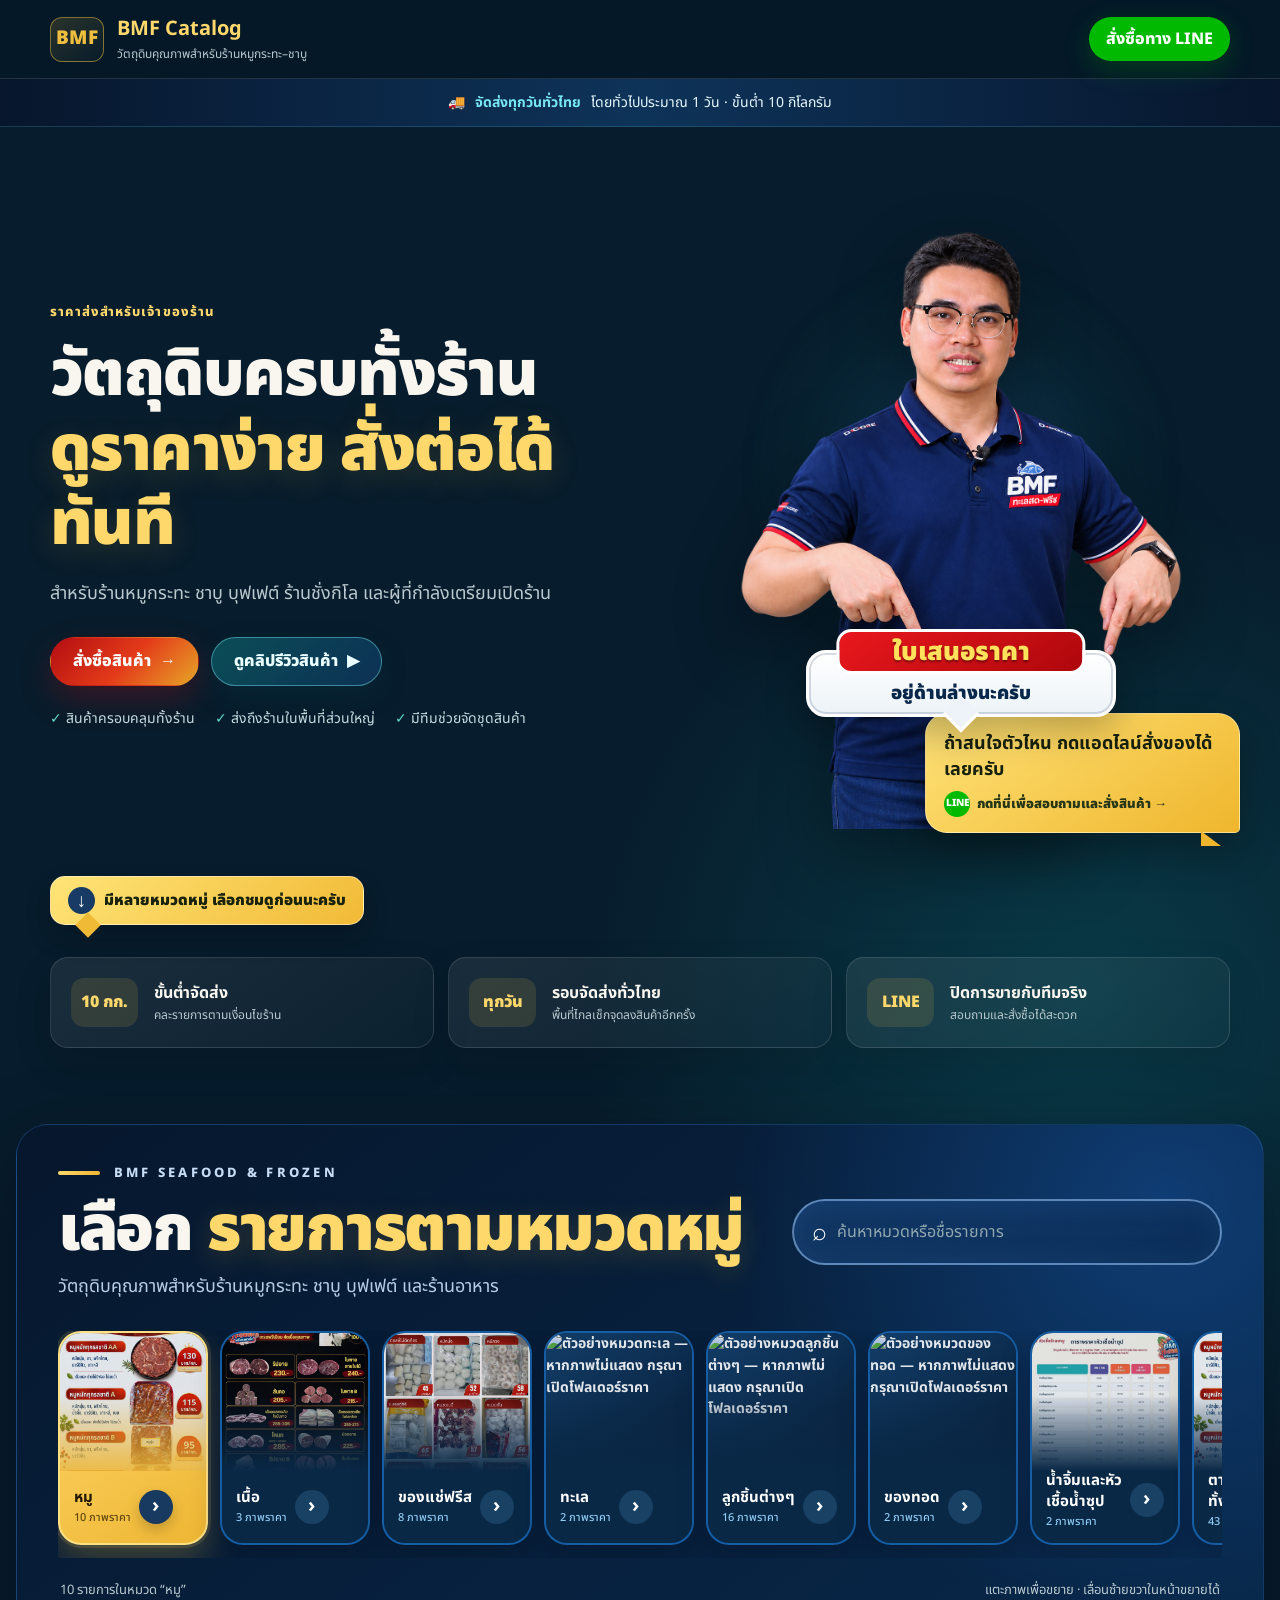
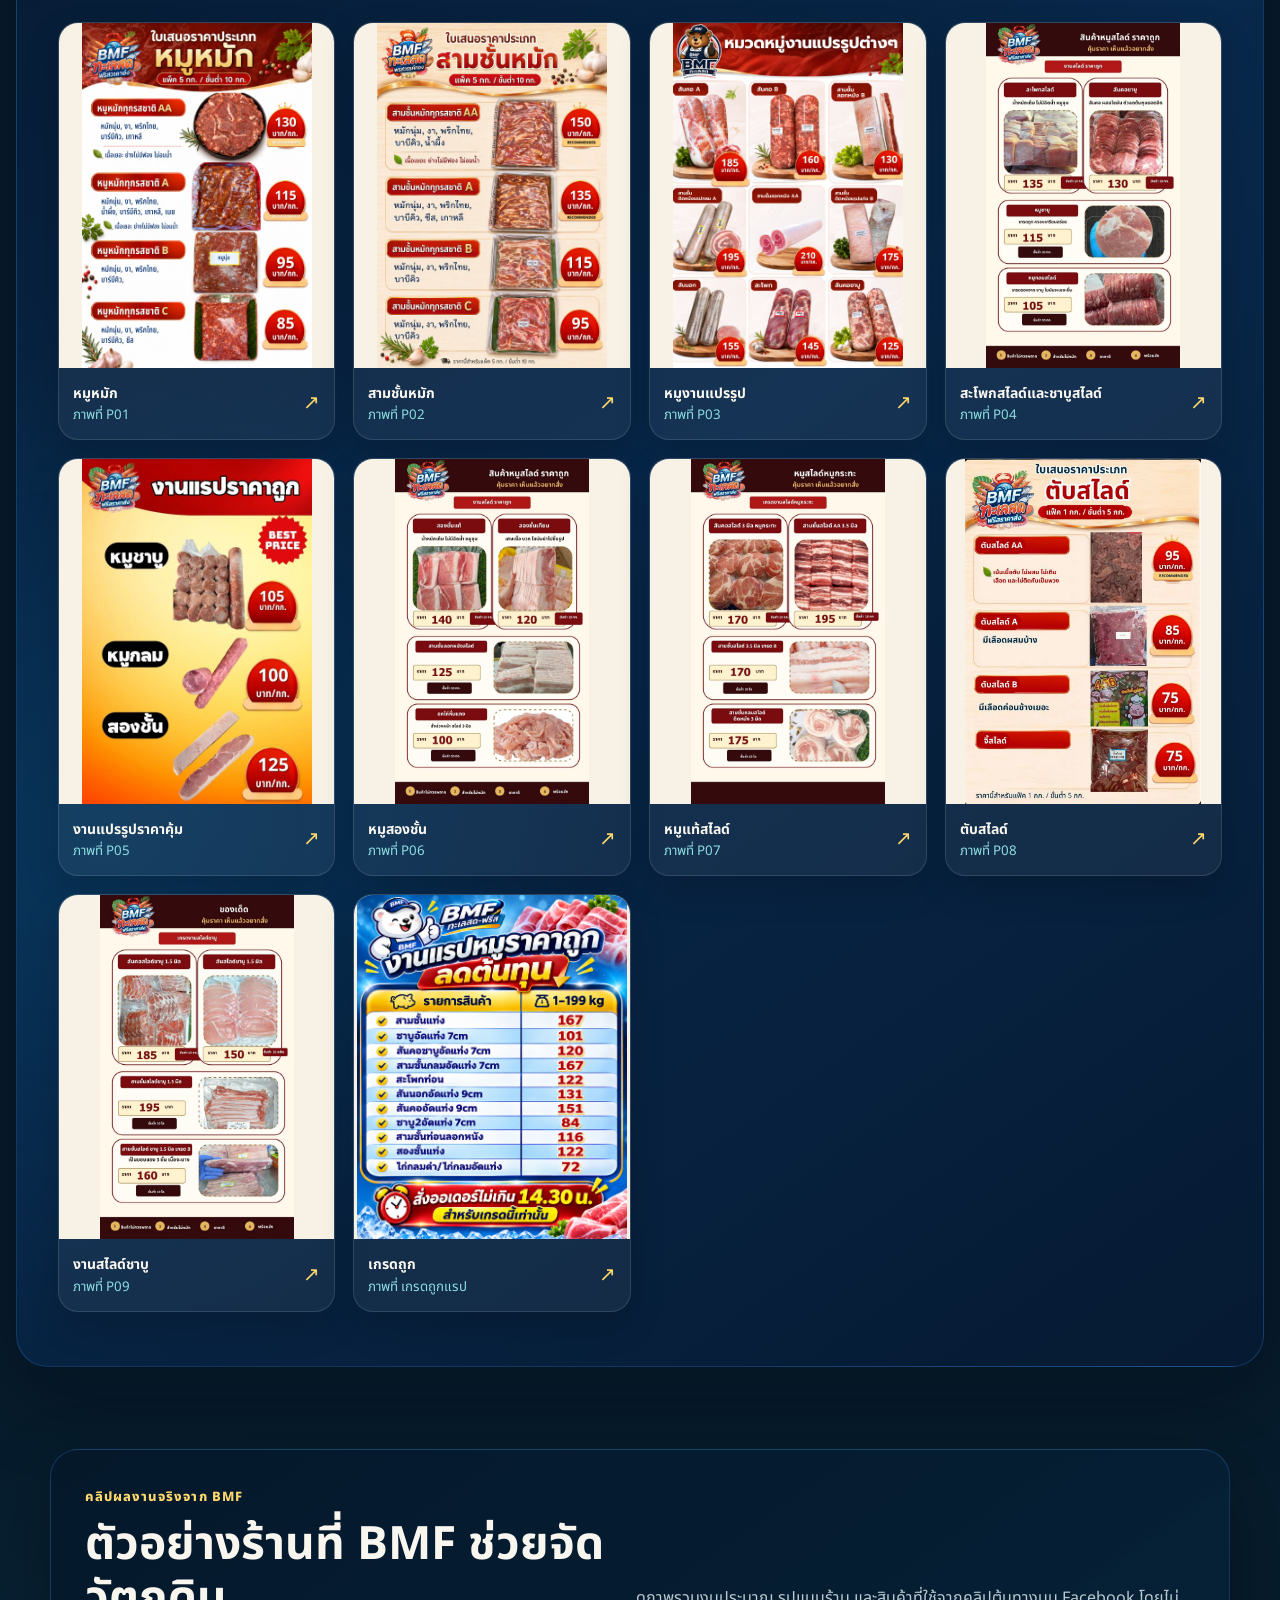
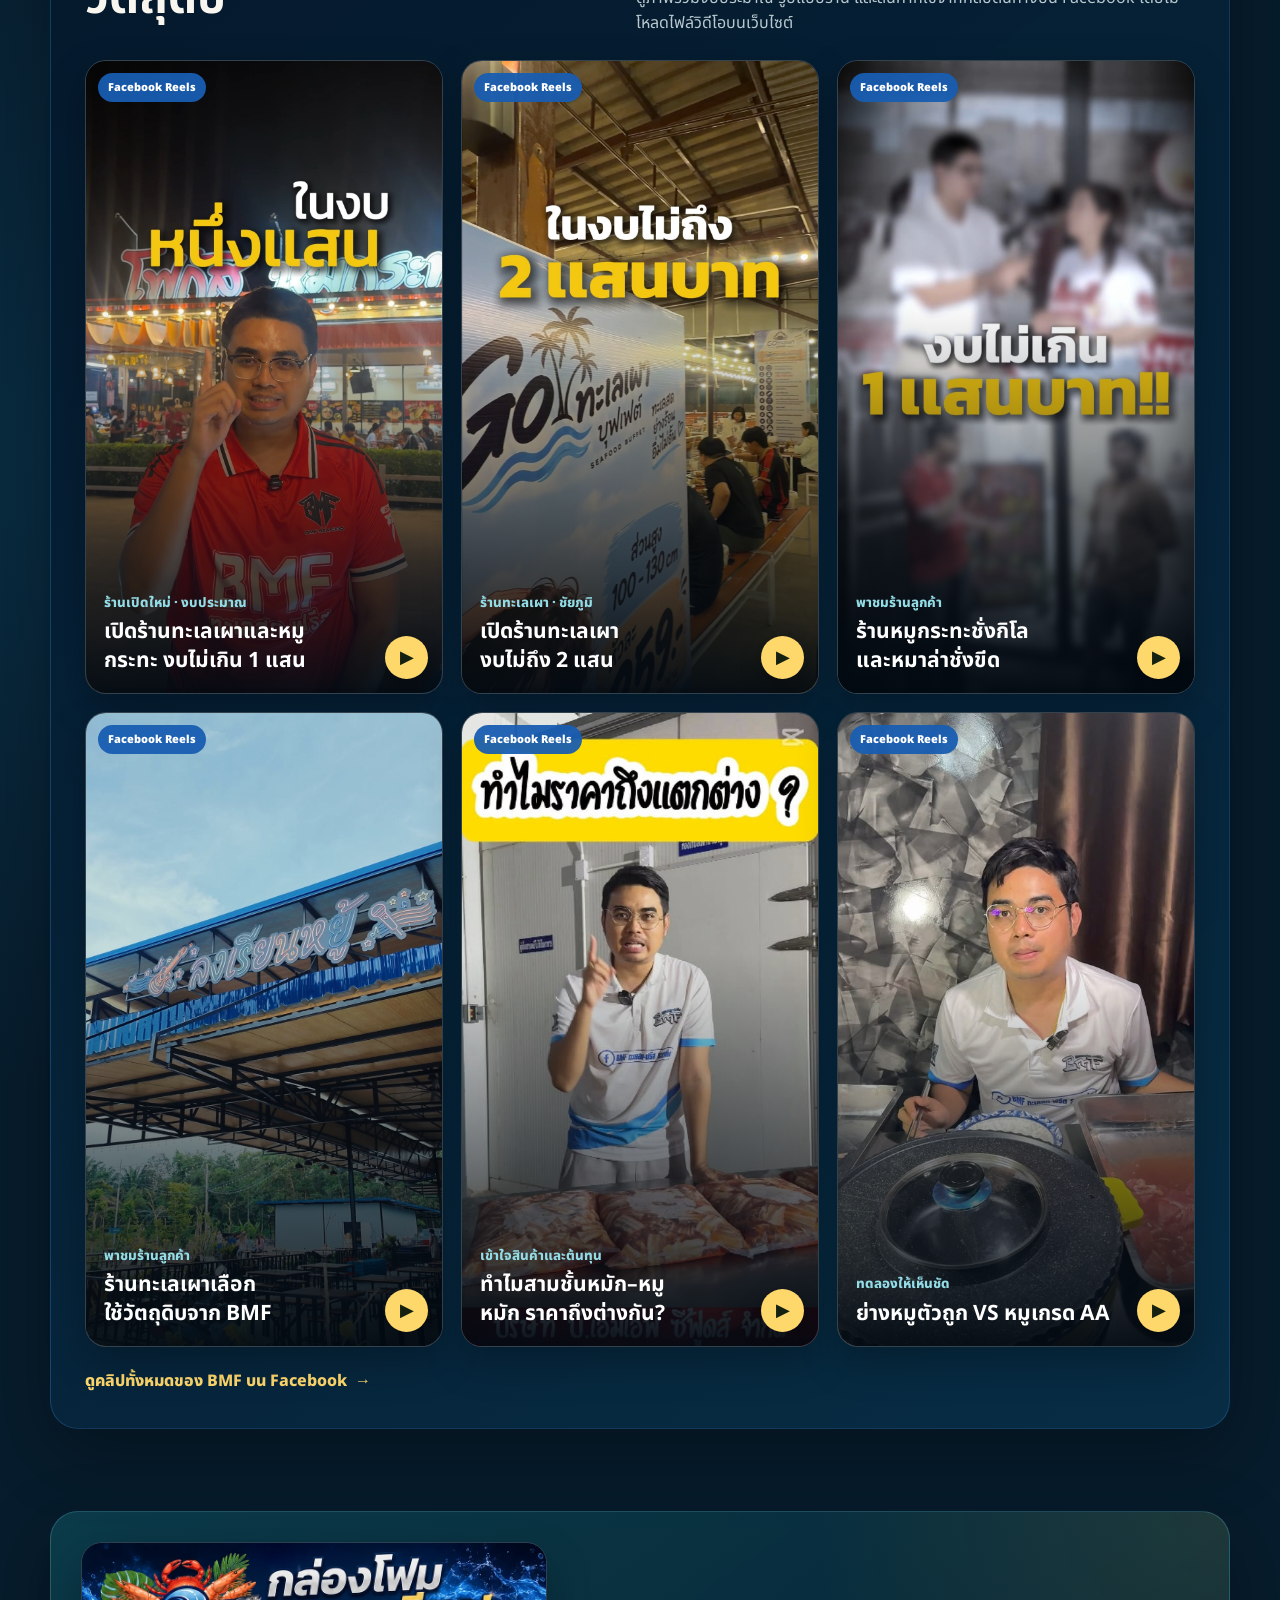
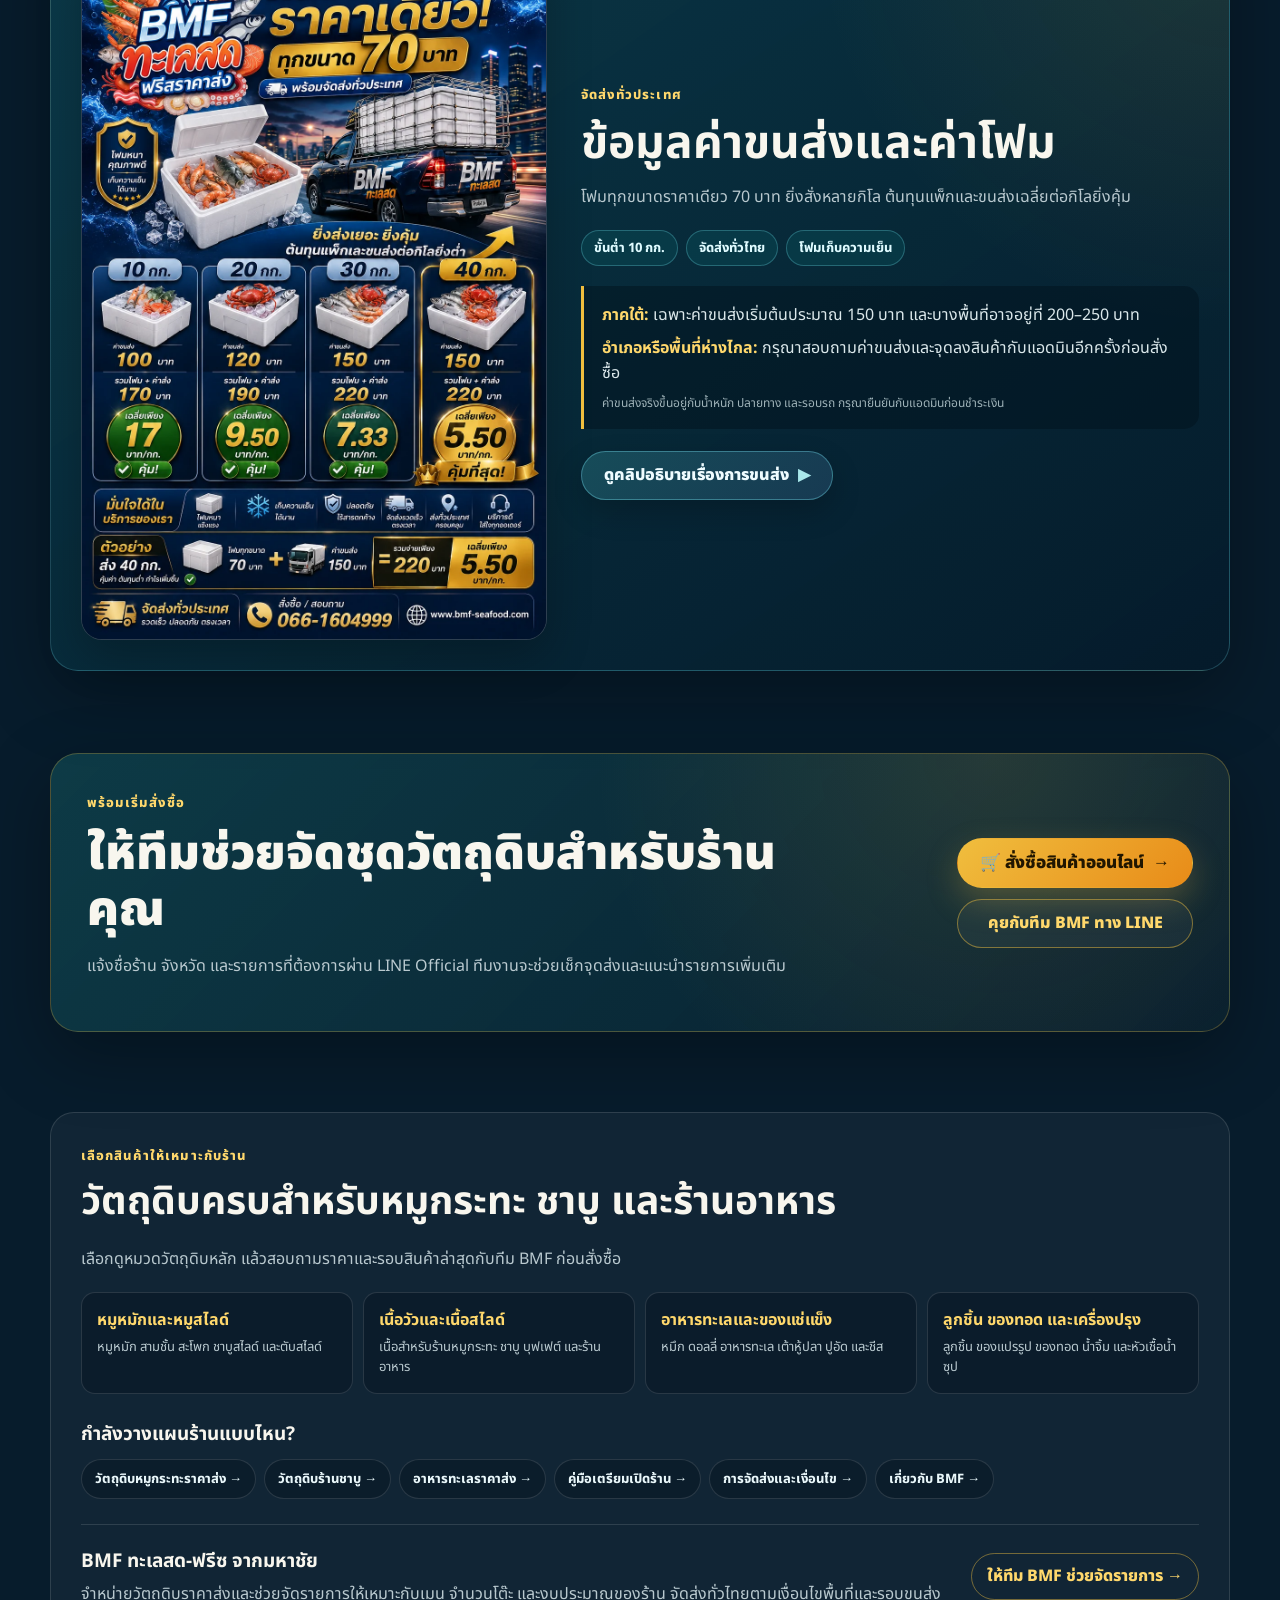
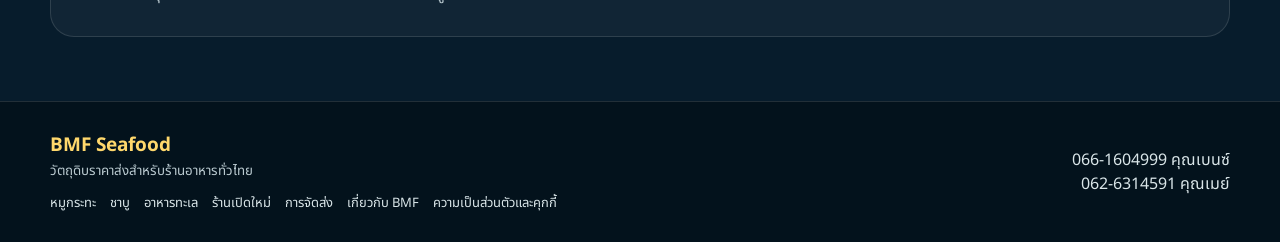
==== commit b3f6b5d0: "Complete six-card BMF reel showcase" ====
--- a/index.html
+++ b/index.html
@@ -69,8 +69,8 @@
 
 .review-showcase{margin-bottom:82px;padding:34px;border:1px solid rgba(71,159,255,.22);border-radius:28px;background:linear-gradient(145deg,rgba(5,24,43,.96),rgba(8,47,72,.88));box-shadow:var(--shadow)}
 .review-showcase-head{display:flex;align-items:end;justify-content:space-between;gap:24px;margin-bottom:24px}.review-showcase-head h2{margin:.2em 0;font-size:clamp(30px,4vw,46px);line-height:1.18}.review-showcase-head p{max-width:640px;margin:0;color:var(--muted)}
-.review-grid{display:grid;grid-template-columns:repeat(3,minmax(0,1fr));gap:18px}.review-card{position:relative;display:block;min-width:0;overflow:hidden;border:1px solid rgba(255,255,255,.18);border-radius:21px;color:#fff;text-decoration:none;background:#071827;box-shadow:0 16px 38px rgba(0,0,0,.25);transition:.2s ease}.review-card:hover{transform:translateY(-5px);border-color:rgba(255,216,108,.68);box-shadow:0 23px 44px rgba(0,0,0,.34)}.review-cover{position:relative;aspect-ratio:9/16;overflow:hidden;background:#071827}.review-cover::after{content:"";position:absolute;inset:45% 0 0;background:linear-gradient(transparent,rgba(2,10,18,.96))}.review-cover img{display:block;width:100%;height:100%;object-fit:cover}.review-platform{position:absolute;z-index:2;top:12px;left:12px;padding:6px 10px;border-radius:999px;color:#fff;background:rgba(24,93,178,.94);font-size:11px;font-weight:900}.review-play{position:absolute;z-index:2;right:14px;bottom:14px;display:grid;place-items:center;width:43px;height:43px;border-radius:50%;color:#152110;background:var(--gold-2);font-size:18px;box-shadow:0 8px 22px rgba(0,0,0,.3)}.review-copy{position:absolute;z-index:2;left:0;right:58px;bottom:0;padding:18px}.review-copy small{display:block;margin-bottom:5px;color:#93dce6;font-weight:800}.review-copy strong{display:block;font-size:clamp(16px,1.65vw,22px);line-height:1.35}.review-more{display:inline-flex;align-items:center;gap:8px;margin-top:22px;color:var(--gold-2);font-weight:800;text-decoration:none}.review-more:hover{text-decoration:underline}
-@media(max-width:700px){.review-showcase{margin-bottom:62px;padding:22px 14px;border-radius:21px}.review-showcase-head{align-items:flex-start;flex-direction:column}.review-grid{grid-template-columns:repeat(3,minmax(230px,72vw));overflow-x:auto;padding-bottom:12px;scroll-snap-type:x mandatory}.review-card{scroll-snap-align:start}.review-copy strong{font-size:17px}}
+.review-grid{display:grid;grid-template-columns:repeat(3,minmax(0,1fr));gap:18px}.review-card{position:relative;display:block;min-width:0;overflow:hidden;border:1px solid rgba(255,255,255,.18);border-radius:21px;color:#fff;text-decoration:none;background:#071827;box-shadow:0 16px 38px rgba(0,0,0,.25);transition:.2s ease}.review-card:hover{transform:translateY(-5px);border-color:rgba(255,216,108,.68);box-shadow:0 23px 44px rgba(0,0,0,.34)}.review-cover{position:relative;aspect-ratio:9/16;overflow:hidden;background:#071827}.review-cover::after{content:"";position:absolute;inset:38% 0 0;background:linear-gradient(transparent,rgba(2,10,18,.96))}.review-cover img{display:block;width:100%;height:100%;object-fit:cover}.review-platform{position:absolute;z-index:2;top:12px;left:12px;padding:6px 10px;border-radius:999px;color:#fff;background:rgba(24,93,178,.94);font-size:11px;font-weight:900}.review-play{position:absolute;z-index:2;right:14px;bottom:14px;display:grid;place-items:center;width:43px;height:43px;border-radius:50%;color:#152110;background:var(--gold-2);font-size:18px;box-shadow:0 8px 22px rgba(0,0,0,.3)}.review-copy{position:absolute;z-index:2;left:0;right:58px;bottom:0;padding:18px}.review-copy small{display:block;margin-bottom:5px;color:#93dce6;font-weight:800}.review-copy strong{display:block;font-size:clamp(16px,1.65vw,22px);line-height:1.35;text-wrap:balance}.review-more{display:inline-flex;align-items:center;gap:8px;margin-top:22px;color:var(--gold-2);font-weight:800;text-decoration:none}.review-more:hover{text-decoration:underline}
+@media(max-width:700px){.review-showcase{margin-bottom:62px;padding:22px 14px;border-radius:21px}.review-showcase-head{align-items:flex-start;flex-direction:column}.review-grid{grid-template-columns:repeat(6,minmax(230px,72vw));overflow-x:auto;padding-bottom:12px;scroll-snap-type:x mandatory}.review-card{scroll-snap-align:start}.review-copy strong{font-size:17px}}
 
 </style>
   <script>
@@ -162,7 +162,7 @@
       </div>
     </section>
 
-    <section class="review-showcase shell" aria-labelledby="review-showcase-title">
+    <section id="review-showcase" class="review-showcase shell" aria-labelledby="review-showcase-title">
       <div class="review-showcase-head">
         <div><span class="eyebrow">คลิปผลงานจริงจาก BMF</span><h2 id="review-showcase-title">ตัวอย่างร้านที่ BMF ช่วยจัดวัตถุดิบ</h2></div>
         <p>ดูภาพรวมงบประมาณ รูปแบบร้าน และสินค้าที่ใช้จากคลิปต้นทางบน Facebook โดยไม่โหลดไฟล์วิดีโอบนเว็บไซต์</p>
@@ -176,6 +176,15 @@
         </a>
         <a class="review-card" href="https://www.facebook.com/reel/1107670395402669" target="_blank" rel="noopener" aria-label="ดูคลิปร้านหมูกระทะชั่งกิโลและหมาล่าชั่งขีด บน Facebook">
           <div class="review-cover"><img src="assets/reviews/latest-05.avif" alt="หน้าปกคลิปร้านหมูกระทะชั่งกิโลและร้านหมาล่าชั่งขีด" width="1080" height="1920" loading="lazy"><span class="review-platform">Facebook Reels</span><div class="review-copy"><small>พาชมร้านลูกค้า</small><strong>ร้านหมูกระทะชั่งกิโลและหมาล่าชั่งขีด</strong></div><span class="review-play" aria-hidden="true">▶</span></div>
+        </a>
+        <a class="review-card" href="https://www.facebook.com/reel/1424103875813619" target="_blank" rel="noopener" aria-label="ดูคลิปพาชมร้านทะเลเผาที่ใช้วัตถุดิบจาก BMF บน Facebook">
+          <div class="review-cover"><img src="assets/reviews/reel-1424103875813619.jpg" alt="หน้าปกร้านทะเลเผาที่ใช้วัตถุดิบจาก BMF" width="960" height="1707" loading="lazy"><span class="review-platform">Facebook Reels</span><div class="review-copy"><small>พาชมร้านลูกค้า</small><strong>ร้านทะเลเผาเลือกใช้วัตถุดิบจาก BMF</strong></div><span class="review-play" aria-hidden="true">▶</span></div>
+        </a>
+        <a class="review-card" href="https://www.facebook.com/reel/1149997756051959" target="_blank" rel="noopener" aria-label="ดูคลิปทำไมสามชั้นหมักและหมูหมักมีหลายราคา บน Facebook">
+          <div class="review-cover"><img src="assets/reviews/reel-1149997756051959.avif" alt="หน้าปกเปรียบเทียบสามชั้นหมักและหมูหมักหลายราคา" width="960" height="1707" loading="lazy"><span class="review-platform">Facebook Reels</span><div class="review-copy"><small>เข้าใจสินค้าและต้นทุน</small><strong>ทำไมสามชั้นหมัก–หมูหมัก ราคาถึงต่างกัน?</strong></div><span class="review-play" aria-hidden="true">▶</span></div>
+        </a>
+        <a class="review-card" href="https://www.facebook.com/reel/1028317451850194" target="_blank" rel="noopener" aria-label="ดูคลิปย่างหมูตัวถูกเทียบหมูเกรด AA บน Facebook">
+          <div class="review-cover"><img src="assets/reviews/reel-1028317451850194.avif" alt="หน้าปกย่างเปรียบเทียบหมูตัวถูกกับหมูเกรด AA" width="960" height="1707" loading="lazy"><span class="review-platform">Facebook Reels</span><div class="review-copy"><small>ทดลองให้เห็นชัด</small><strong>ย่างหมูตัวถูก VS หมูเกรด AA</strong></div><span class="review-play" aria-hidden="true">▶</span></div>
         </a>
       </div>
       <a class="review-more" href="https://www.facebook.com/Saleddd/reels/" target="_blank" rel="noopener">ดูคลิปทั้งหมดของ BMF บน Facebook <span aria-hidden="true">→</span></a>
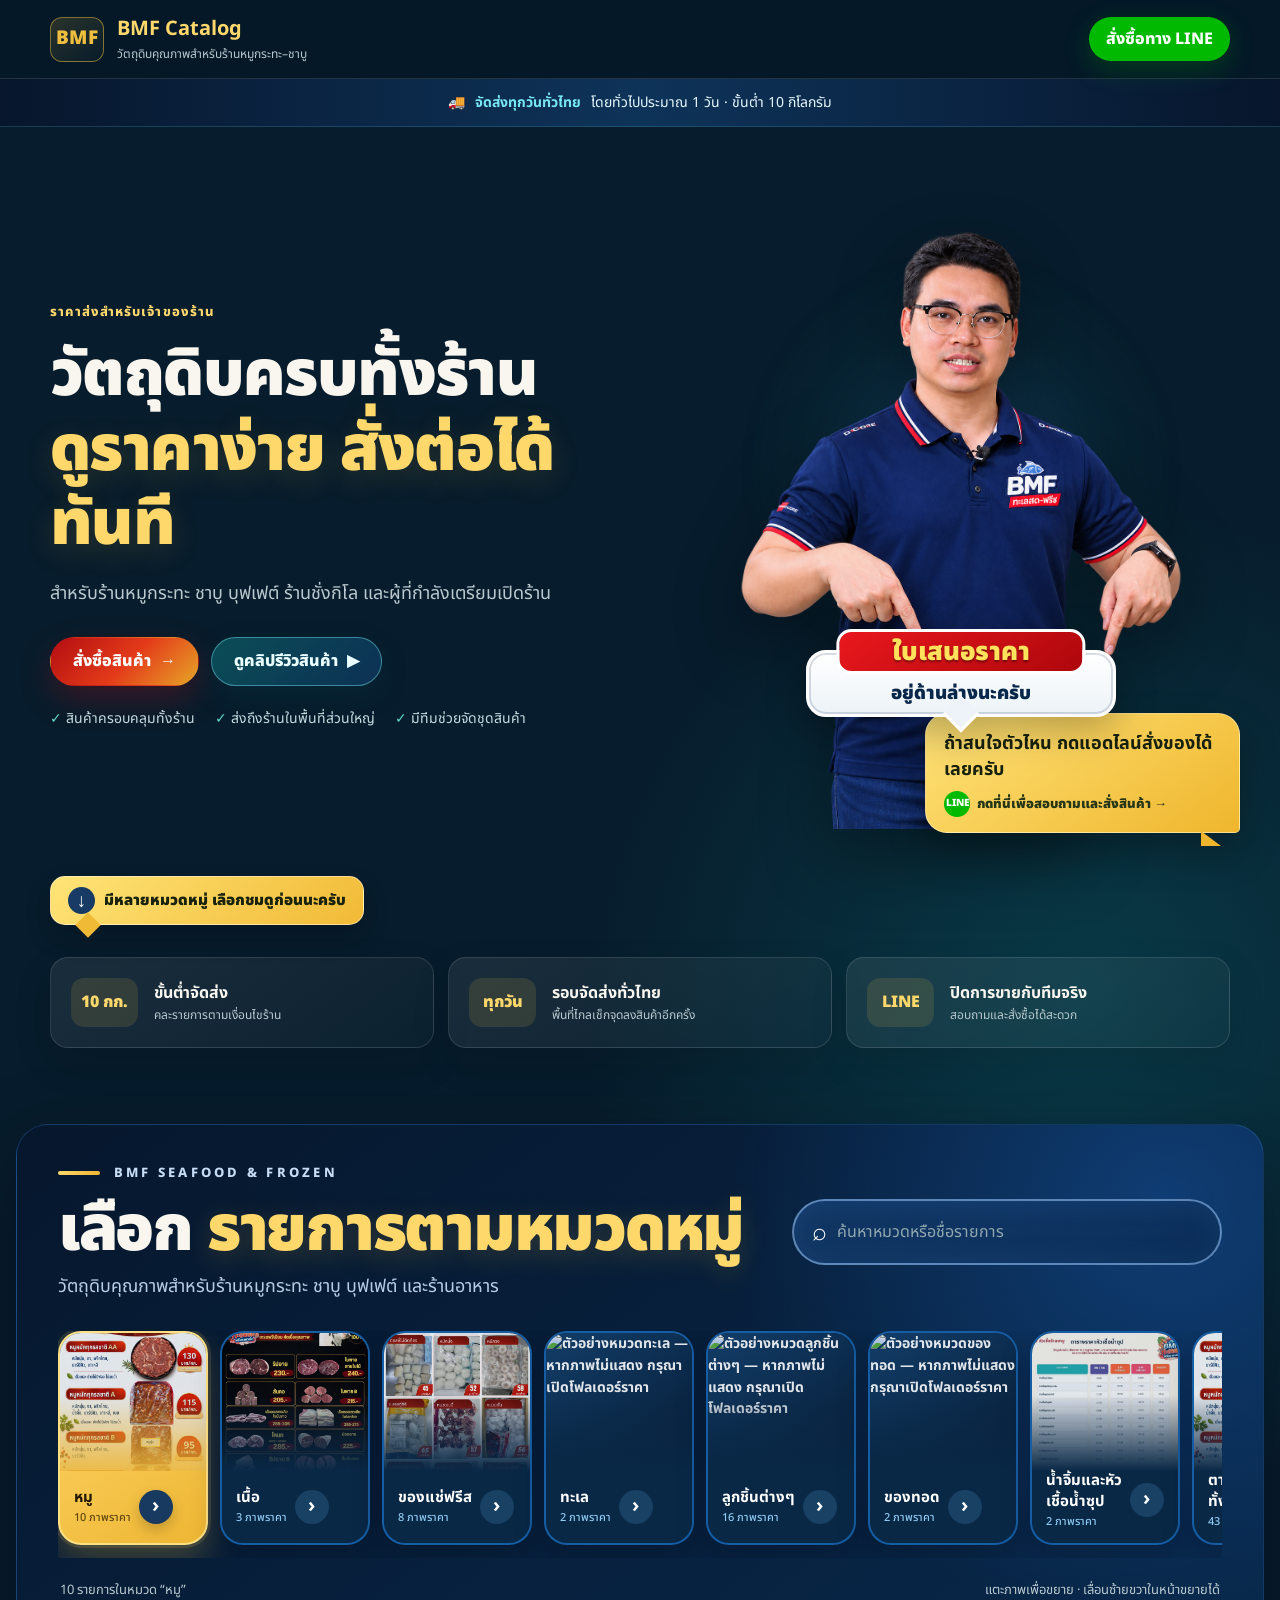
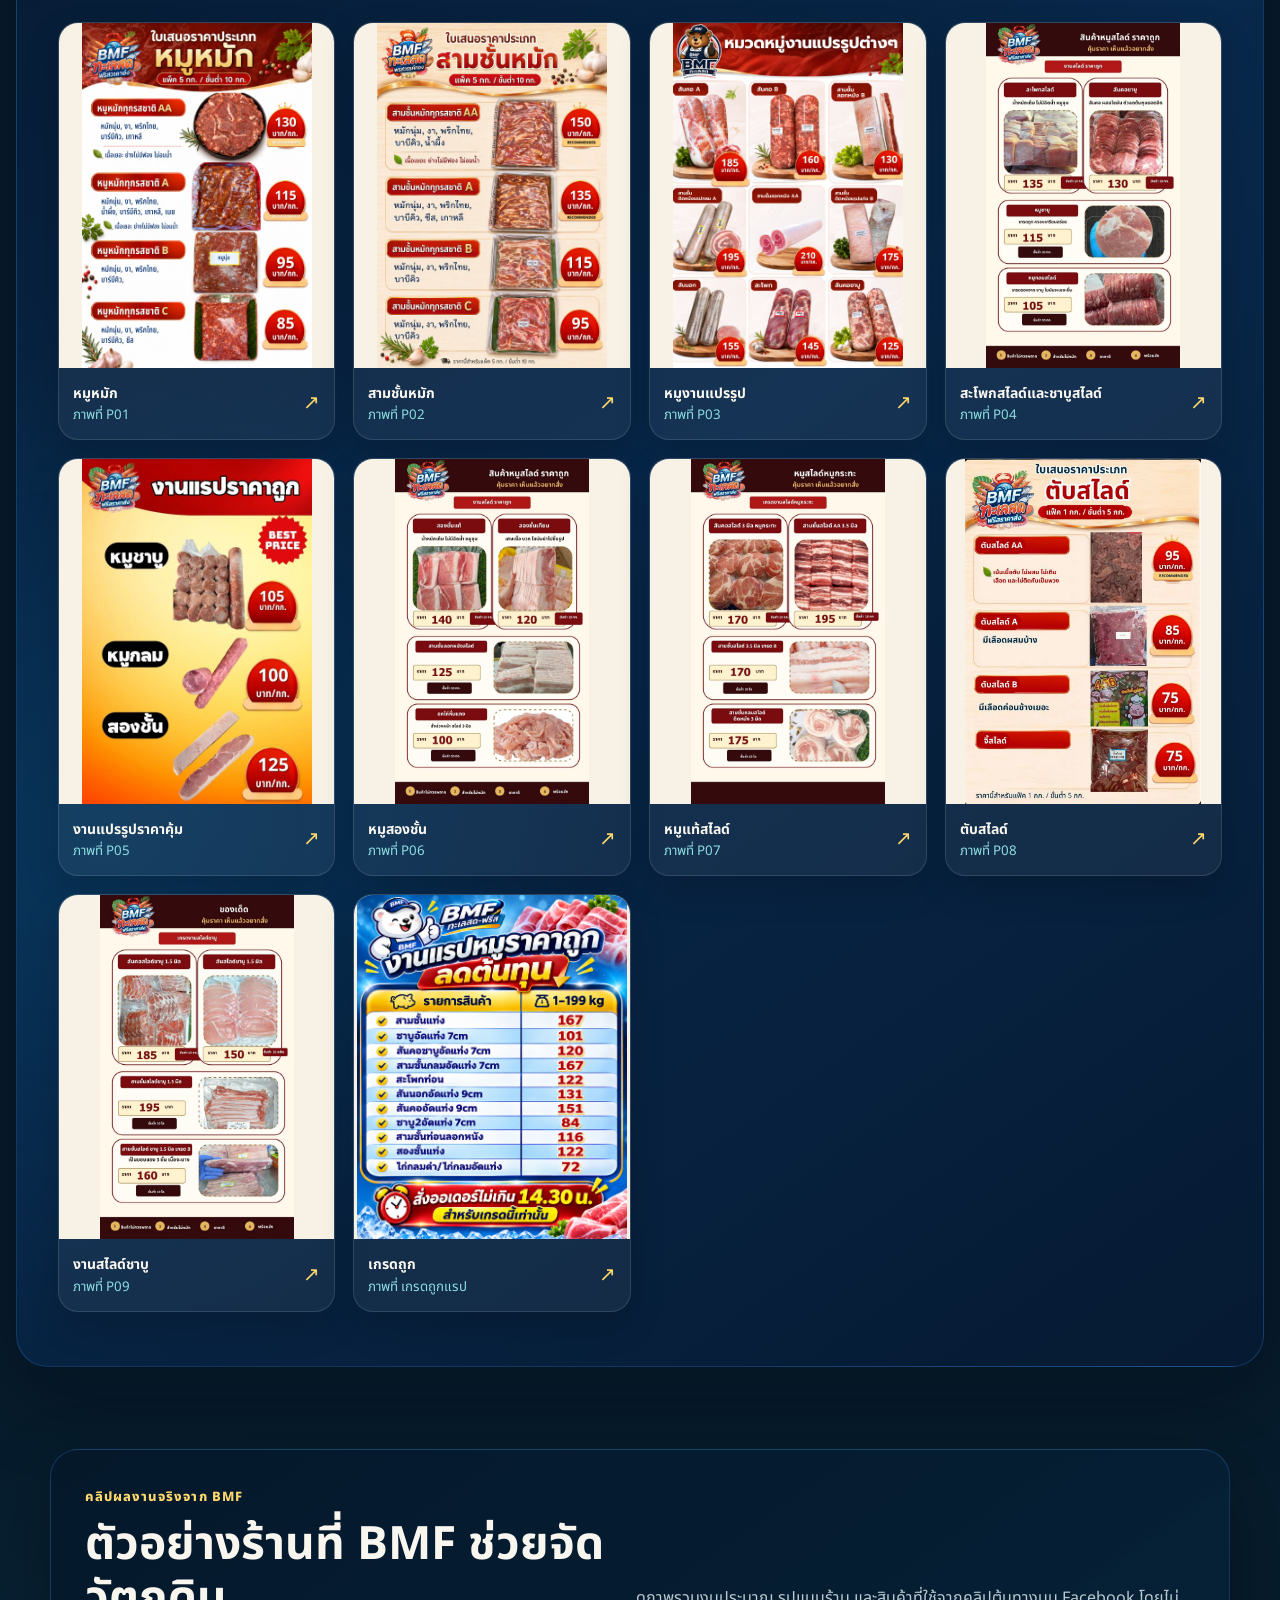
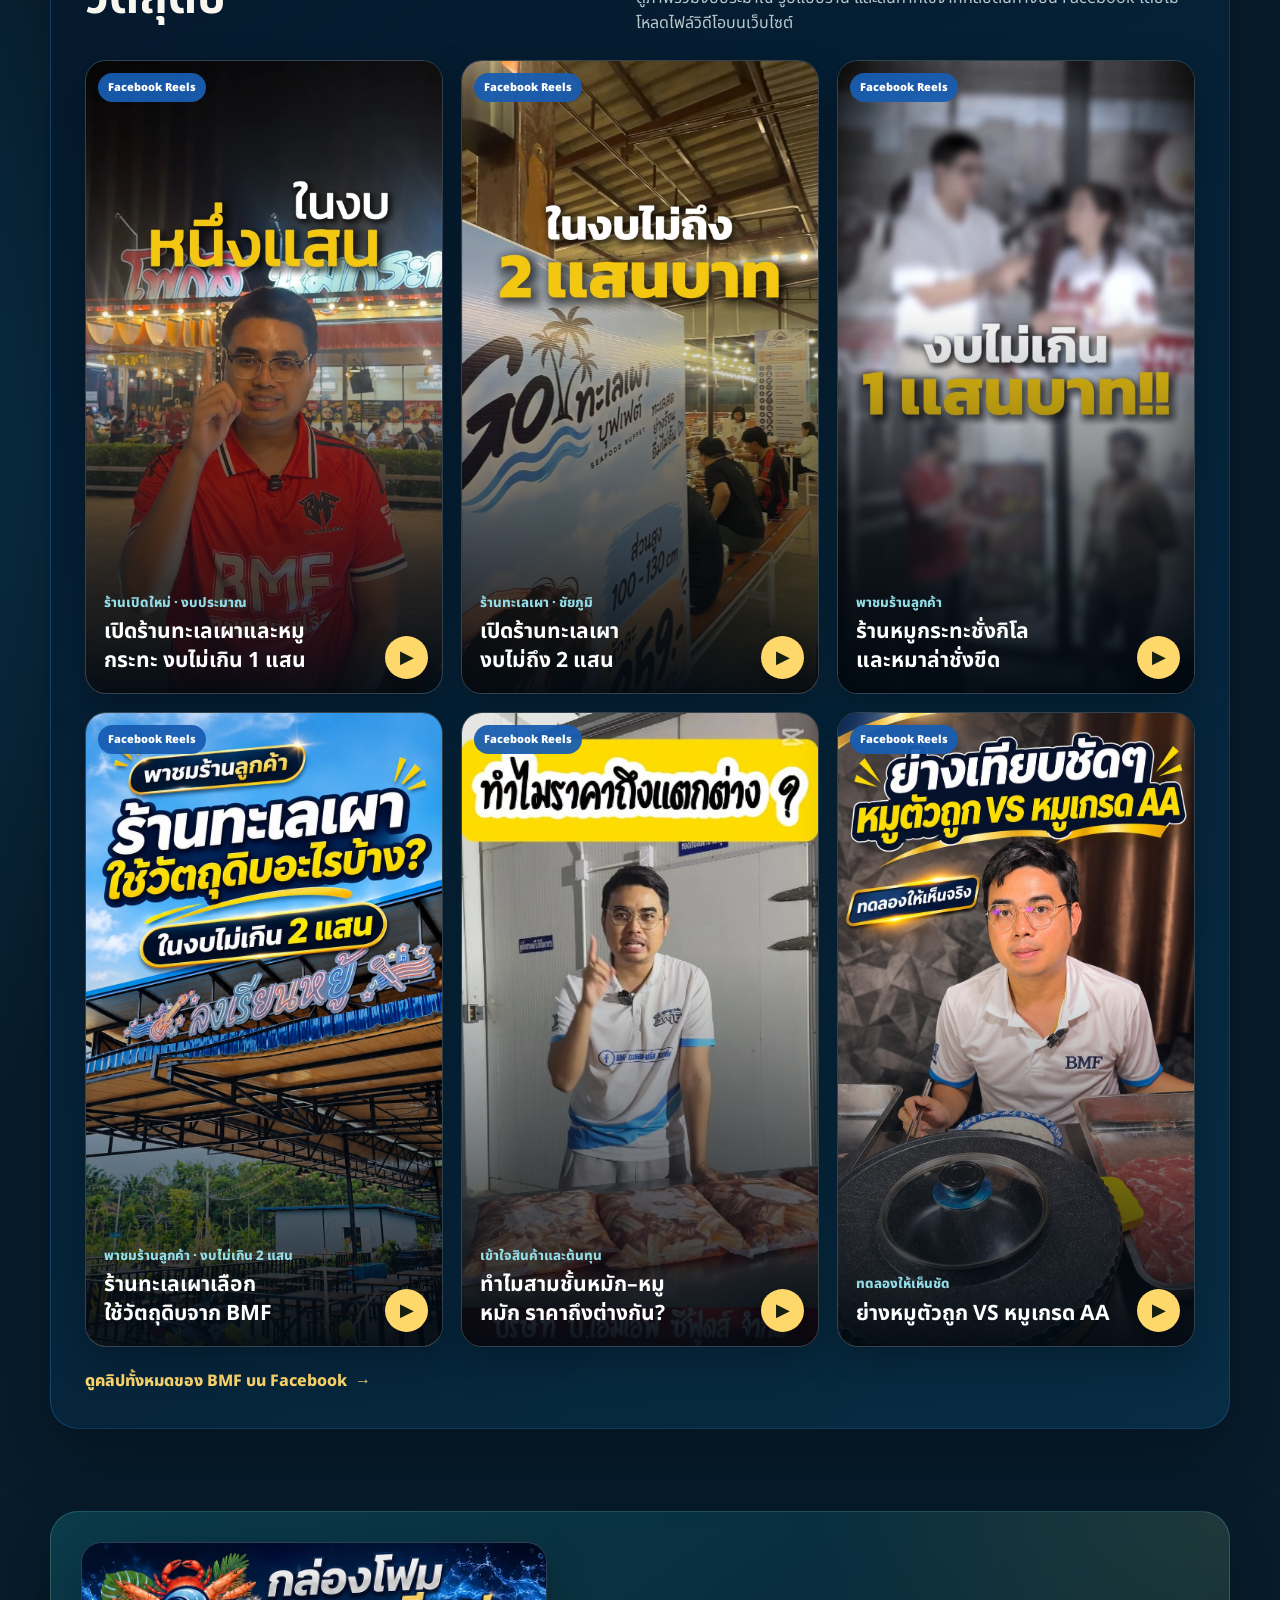
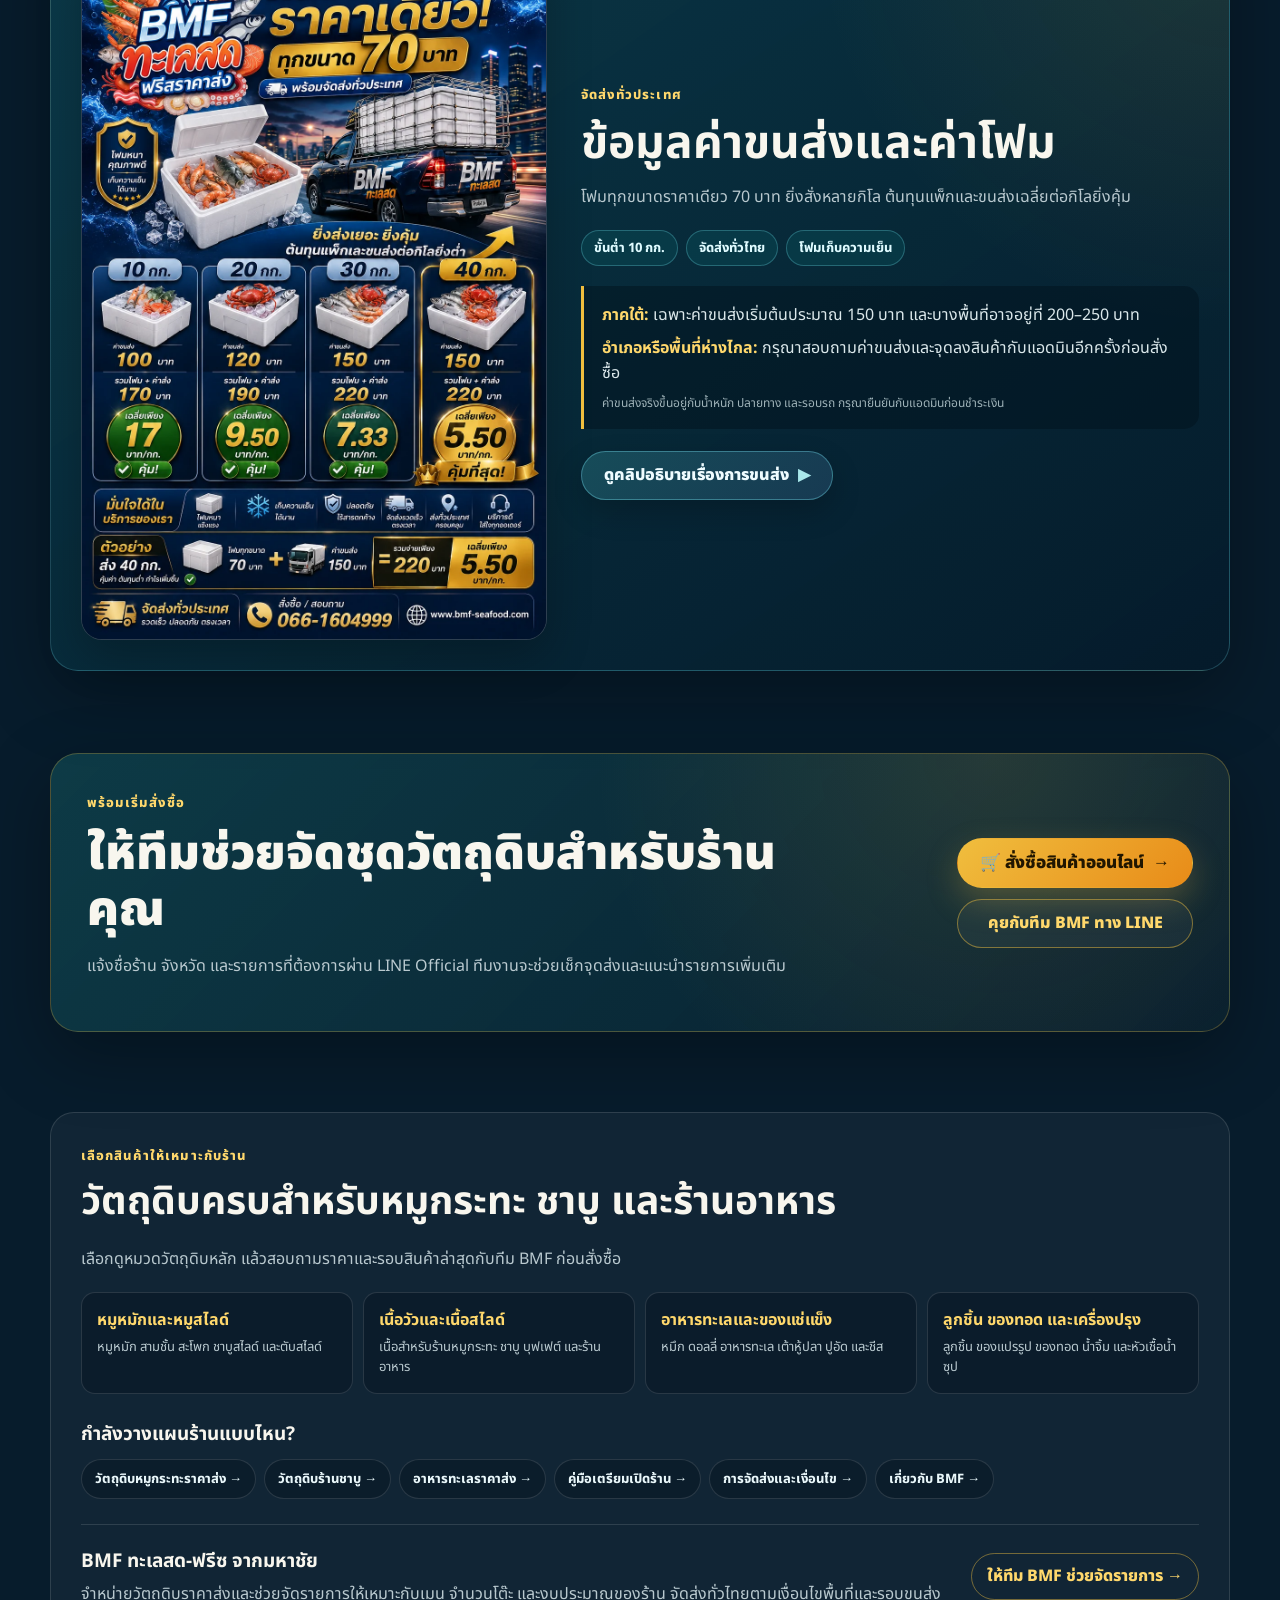
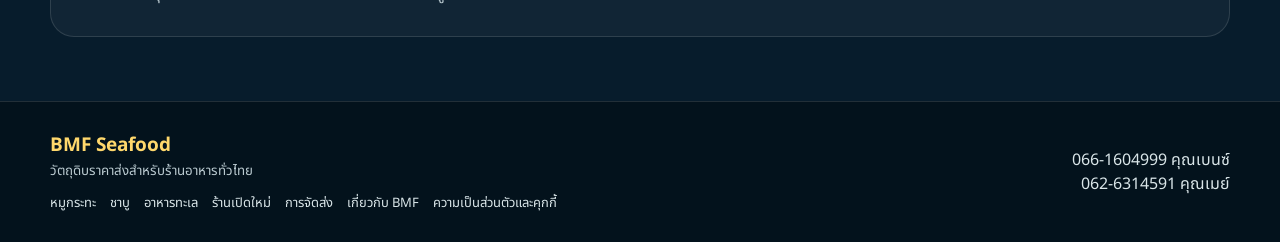
==== commit 1ed031f9: "Replace reel four and six covers" ====
--- a/index.html
+++ b/index.html
@@ -178,13 +178,13 @@
           <div class="review-cover"><img src="assets/reviews/latest-05.avif" alt="หน้าปกคลิปร้านหมูกระทะชั่งกิโลและร้านหมาล่าชั่งขีด" width="1080" height="1920" loading="lazy"><span class="review-platform">Facebook Reels</span><div class="review-copy"><small>พาชมร้านลูกค้า</small><strong>ร้านหมูกระทะชั่งกิโลและหมาล่าชั่งขีด</strong></div><span class="review-play" aria-hidden="true">▶</span></div>
         </a>
         <a class="review-card" href="https://www.facebook.com/reel/1424103875813619" target="_blank" rel="noopener" aria-label="ดูคลิปพาชมร้านทะเลเผาที่ใช้วัตถุดิบจาก BMF บน Facebook">
-          <div class="review-cover"><img src="assets/reviews/reel-1424103875813619.jpg" alt="หน้าปกร้านทะเลเผาที่ใช้วัตถุดิบจาก BMF" width="960" height="1707" loading="lazy"><span class="review-platform">Facebook Reels</span><div class="review-copy"><small>พาชมร้านลูกค้า</small><strong>ร้านทะเลเผาเลือกใช้วัตถุดิบจาก BMF</strong></div><span class="review-play" aria-hidden="true">▶</span></div>
+          <div class="review-cover"><img src="assets/reviews/reel-1424103875813619-cover-v2.jpg" alt="หน้าปกร้านทะเลเผา ใช้วัตถุดิบอะไรบ้าง ในงบไม่เกิน 2 แสน" width="940" height="1672" loading="lazy"><span class="review-platform">Facebook Reels</span><div class="review-copy"><small>พาชมร้านลูกค้า · งบไม่เกิน 2 แสน</small><strong>ร้านทะเลเผาเลือกใช้วัตถุดิบจาก BMF</strong></div><span class="review-play" aria-hidden="true">▶</span></div>
         </a>
         <a class="review-card" href="https://www.facebook.com/reel/1149997756051959" target="_blank" rel="noopener" aria-label="ดูคลิปทำไมสามชั้นหมักและหมูหมักมีหลายราคา บน Facebook">
           <div class="review-cover"><img src="assets/reviews/reel-1149997756051959.avif" alt="หน้าปกเปรียบเทียบสามชั้นหมักและหมูหมักหลายราคา" width="960" height="1707" loading="lazy"><span class="review-platform">Facebook Reels</span><div class="review-copy"><small>เข้าใจสินค้าและต้นทุน</small><strong>ทำไมสามชั้นหมัก–หมูหมัก ราคาถึงต่างกัน?</strong></div><span class="review-play" aria-hidden="true">▶</span></div>
         </a>
         <a class="review-card" href="https://www.facebook.com/reel/1028317451850194" target="_blank" rel="noopener" aria-label="ดูคลิปย่างหมูตัวถูกเทียบหมูเกรด AA บน Facebook">
-          <div class="review-cover"><img src="assets/reviews/reel-1028317451850194.avif" alt="หน้าปกย่างเปรียบเทียบหมูตัวถูกกับหมูเกรด AA" width="960" height="1707" loading="lazy"><span class="review-platform">Facebook Reels</span><div class="review-copy"><small>ทดลองให้เห็นชัด</small><strong>ย่างหมูตัวถูก VS หมูเกรด AA</strong></div><span class="review-play" aria-hidden="true">▶</span></div>
+          <div class="review-cover"><img src="assets/reviews/reel-1028317451850194-cover.jpg" alt="หน้าปกย่างเทียบชัดๆ หมูตัวถูกกับหมูเกรด AA" width="941" height="1672" loading="lazy"><span class="review-platform">Facebook Reels</span><div class="review-copy"><small>ทดลองให้เห็นชัด</small><strong>ย่างหมูตัวถูก VS หมูเกรด AA</strong></div><span class="review-play" aria-hidden="true">▶</span></div>
         </a>
       </div>
       <a class="review-more" href="https://www.facebook.com/Saleddd/reels/" target="_blank" rel="noopener">ดูคลิปทั้งหมดของ BMF บน Facebook <span aria-hidden="true">→</span></a>
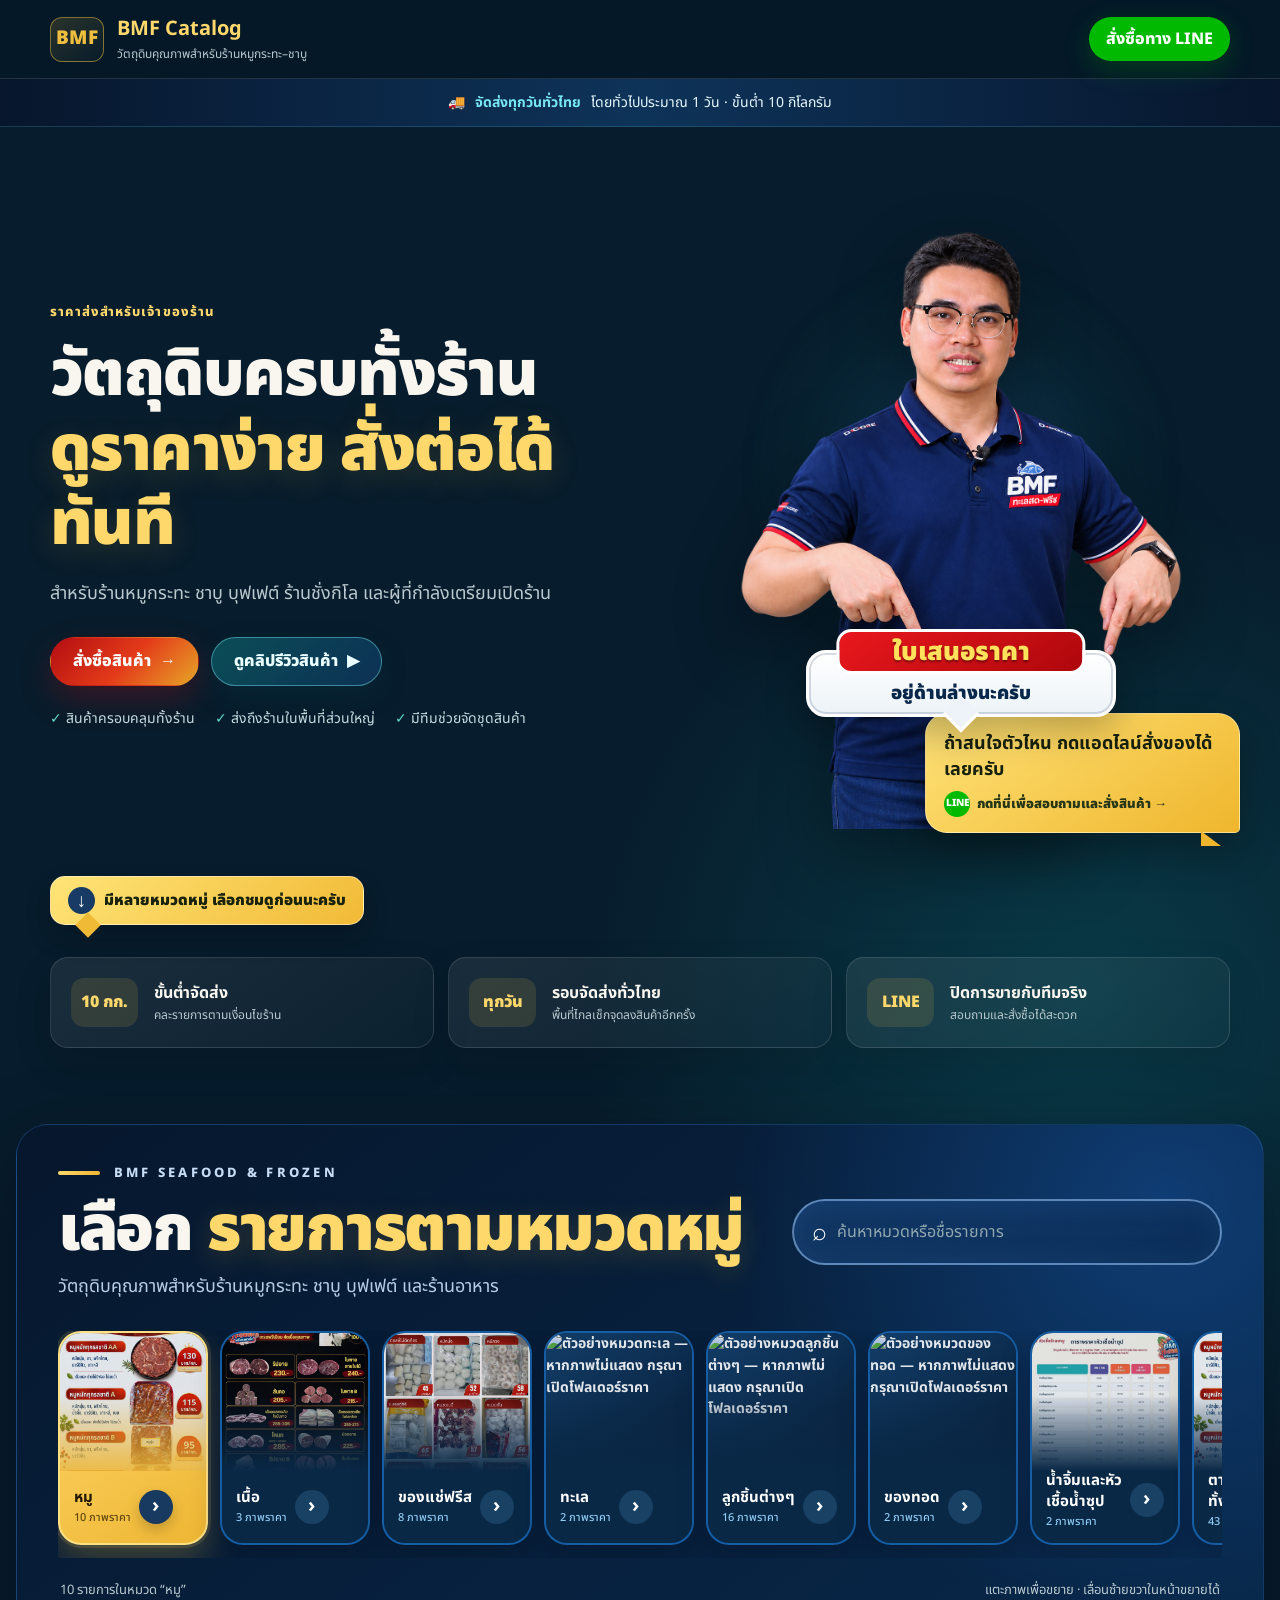
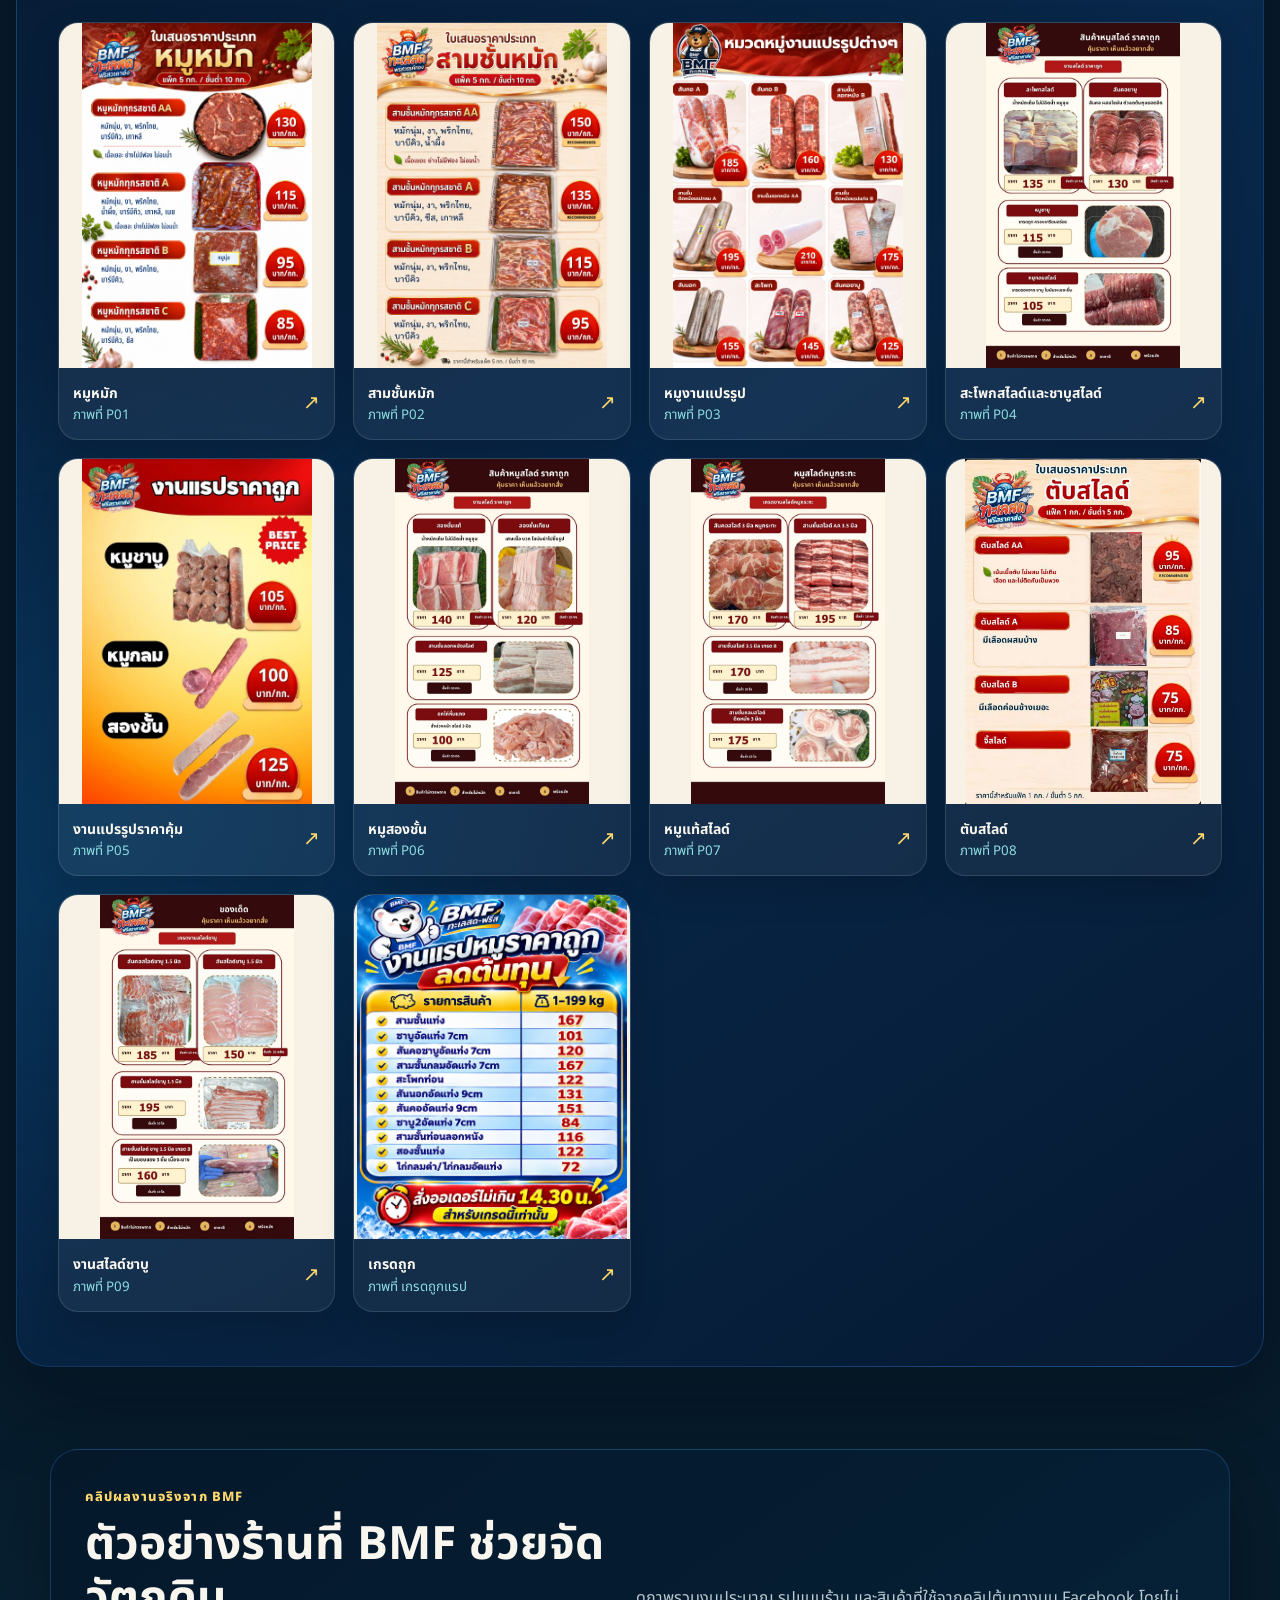
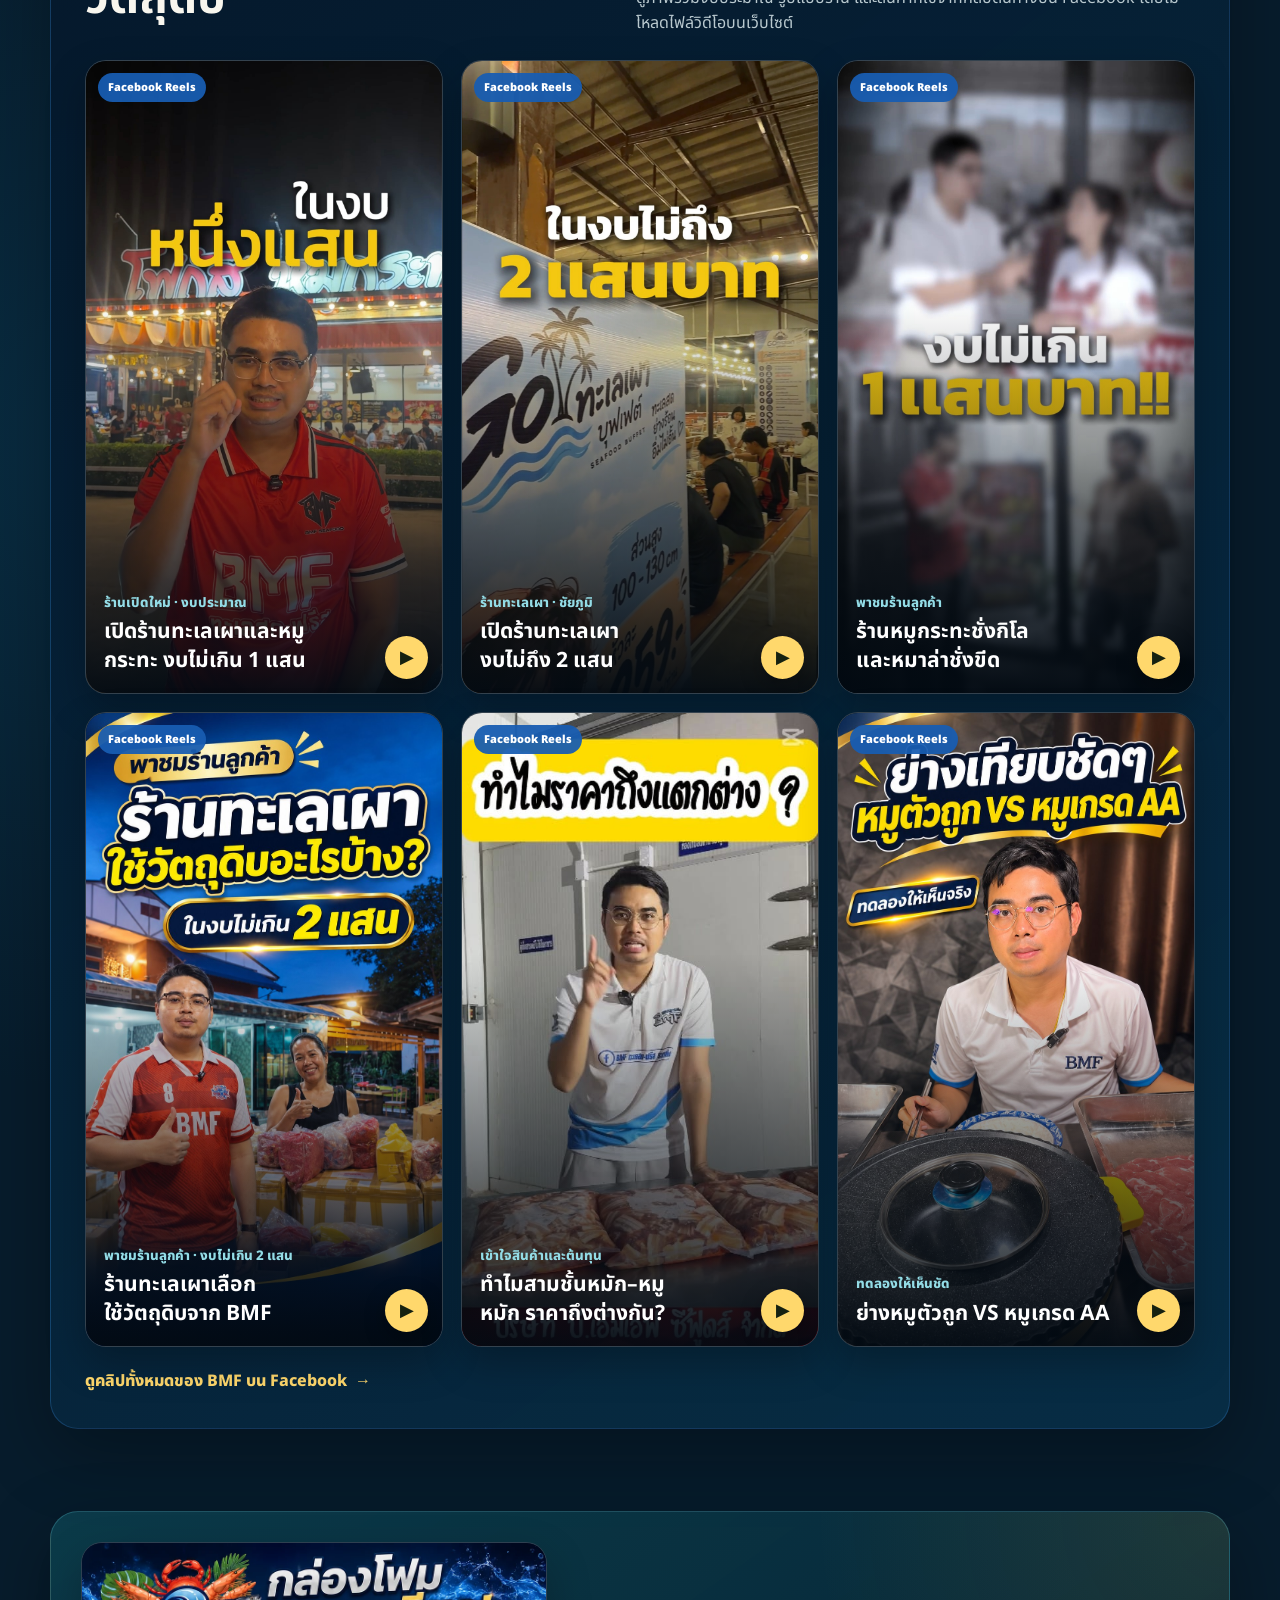
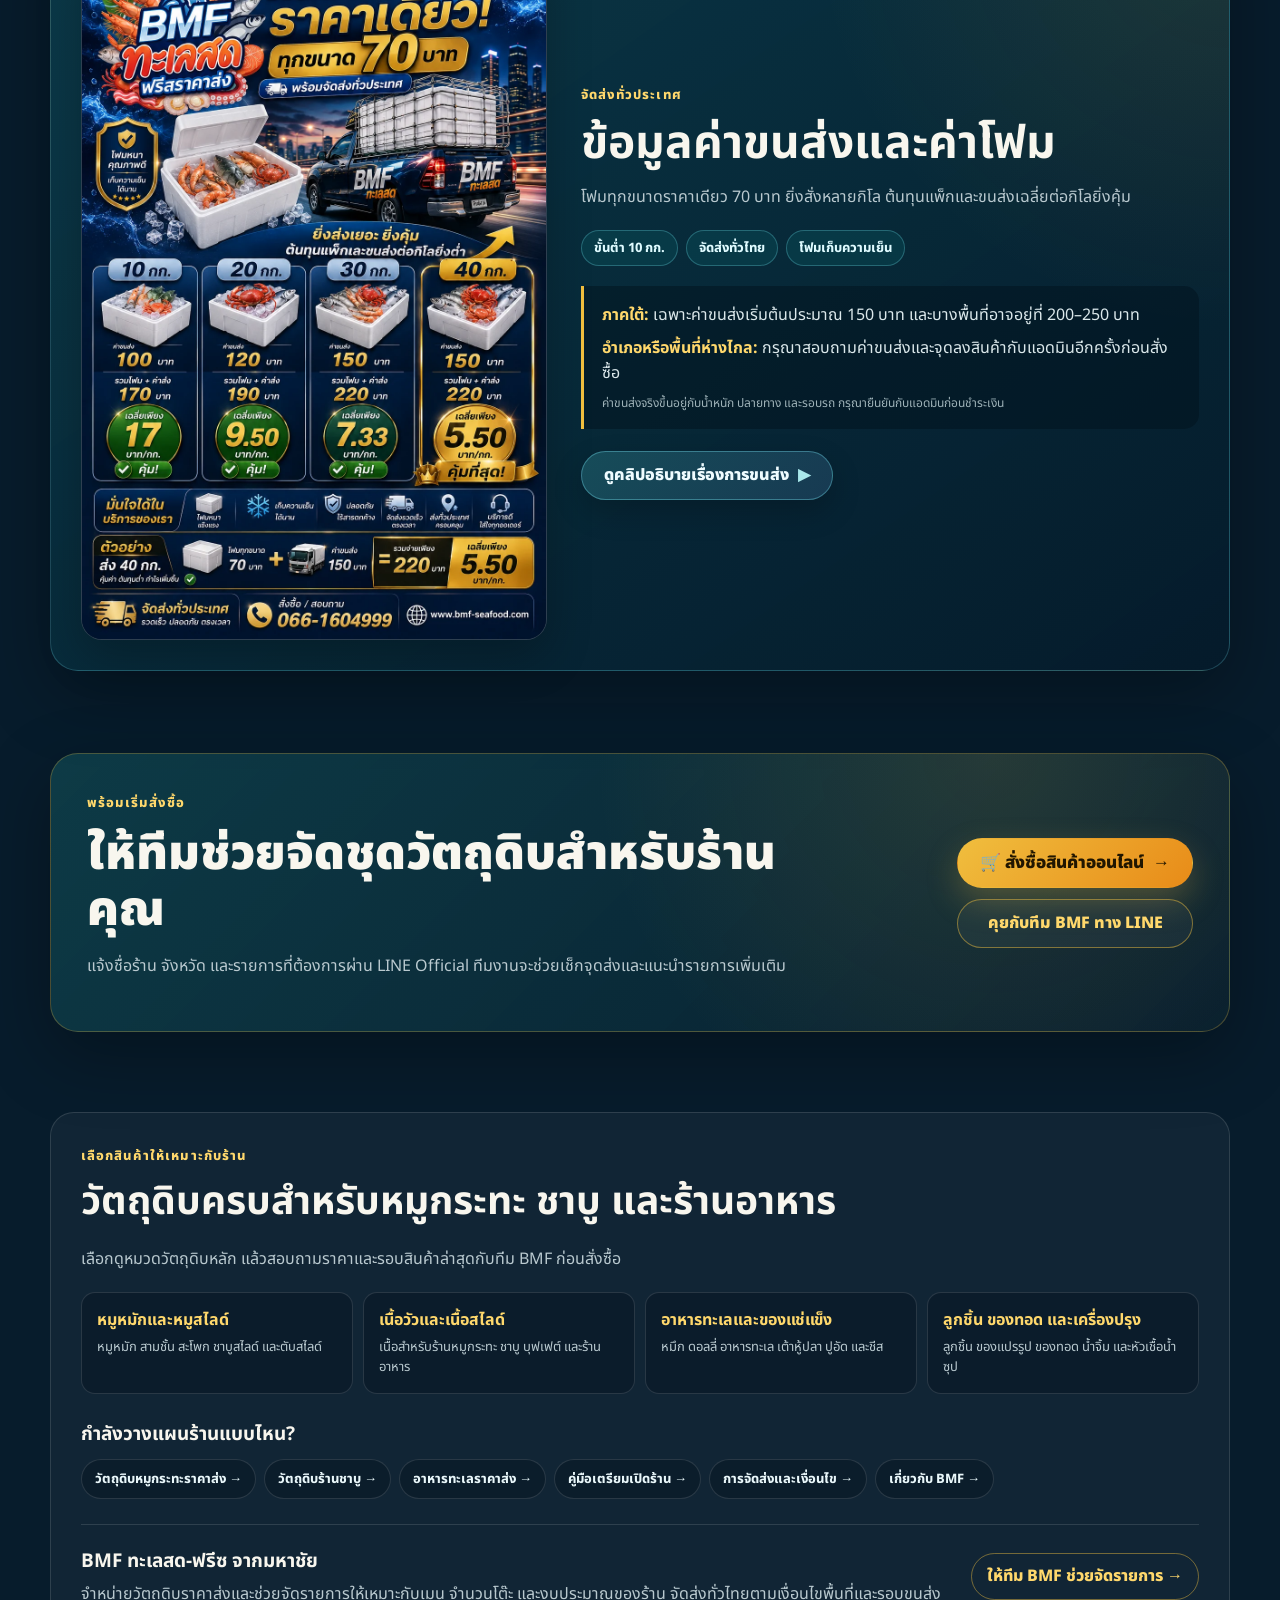
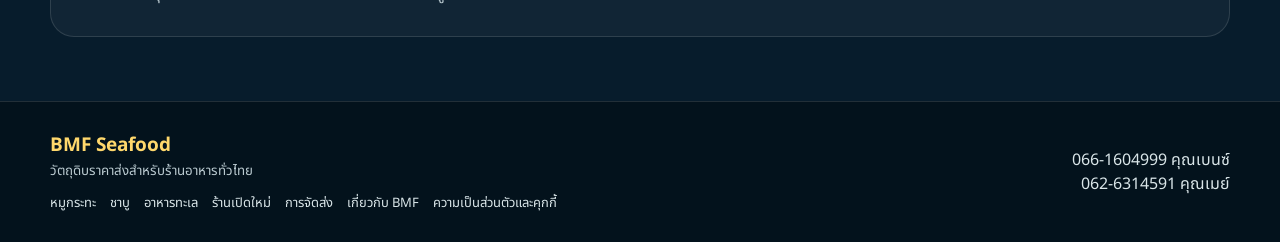
==== commit 2332a876: "Feature BMF owner and customer on reel four cover" ====
--- a/index.html
+++ b/index.html
@@ -178,7 +178,7 @@
           <div class="review-cover"><img src="assets/reviews/latest-05.avif" alt="หน้าปกคลิปร้านหมูกระทะชั่งกิโลและร้านหมาล่าชั่งขีด" width="1080" height="1920" loading="lazy"><span class="review-platform">Facebook Reels</span><div class="review-copy"><small>พาชมร้านลูกค้า</small><strong>ร้านหมูกระทะชั่งกิโลและหมาล่าชั่งขีด</strong></div><span class="review-play" aria-hidden="true">▶</span></div>
         </a>
         <a class="review-card" href="https://www.facebook.com/reel/1424103875813619" target="_blank" rel="noopener" aria-label="ดูคลิปพาชมร้านทะเลเผาที่ใช้วัตถุดิบจาก BMF บน Facebook">
-          <div class="review-cover"><img src="assets/reviews/reel-1424103875813619-cover-v2.jpg" alt="หน้าปกร้านทะเลเผา ใช้วัตถุดิบอะไรบ้าง ในงบไม่เกิน 2 แสน" width="940" height="1672" loading="lazy"><span class="review-platform">Facebook Reels</span><div class="review-copy"><small>พาชมร้านลูกค้า · งบไม่เกิน 2 แสน</small><strong>ร้านทะเลเผาเลือกใช้วัตถุดิบจาก BMF</strong></div><span class="review-play" aria-hidden="true">▶</span></div>
+          <div class="review-cover"><img src="assets/reviews/reel-1424103875813619-cover-v3.jpg" alt="หน้าปกคุณเบนซ์ BMF กับลูกค้าร้านทะเลเผา ในงบไม่เกิน 2 แสน" width="941" height="1672" loading="lazy"><span class="review-platform">Facebook Reels</span><div class="review-copy"><small>พาชมร้านลูกค้า · งบไม่เกิน 2 แสน</small><strong>ร้านทะเลเผาเลือกใช้วัตถุดิบจาก BMF</strong></div><span class="review-play" aria-hidden="true">▶</span></div>
         </a>
         <a class="review-card" href="https://www.facebook.com/reel/1149997756051959" target="_blank" rel="noopener" aria-label="ดูคลิปทำไมสามชั้นหมักและหมูหมักมีหลายราคา บน Facebook">
           <div class="review-cover"><img src="assets/reviews/reel-1149997756051959.avif" alt="หน้าปกเปรียบเทียบสามชั้นหมักและหมูหมักหลายราคา" width="960" height="1707" loading="lazy"><span class="review-platform">Facebook Reels</span><div class="review-copy"><small>เข้าใจสินค้าและต้นทุน</small><strong>ทำไมสามชั้นหมัก–หมูหมัก ราคาถึงต่างกัน?</strong></div><span class="review-play" aria-hidden="true">▶</span></div>
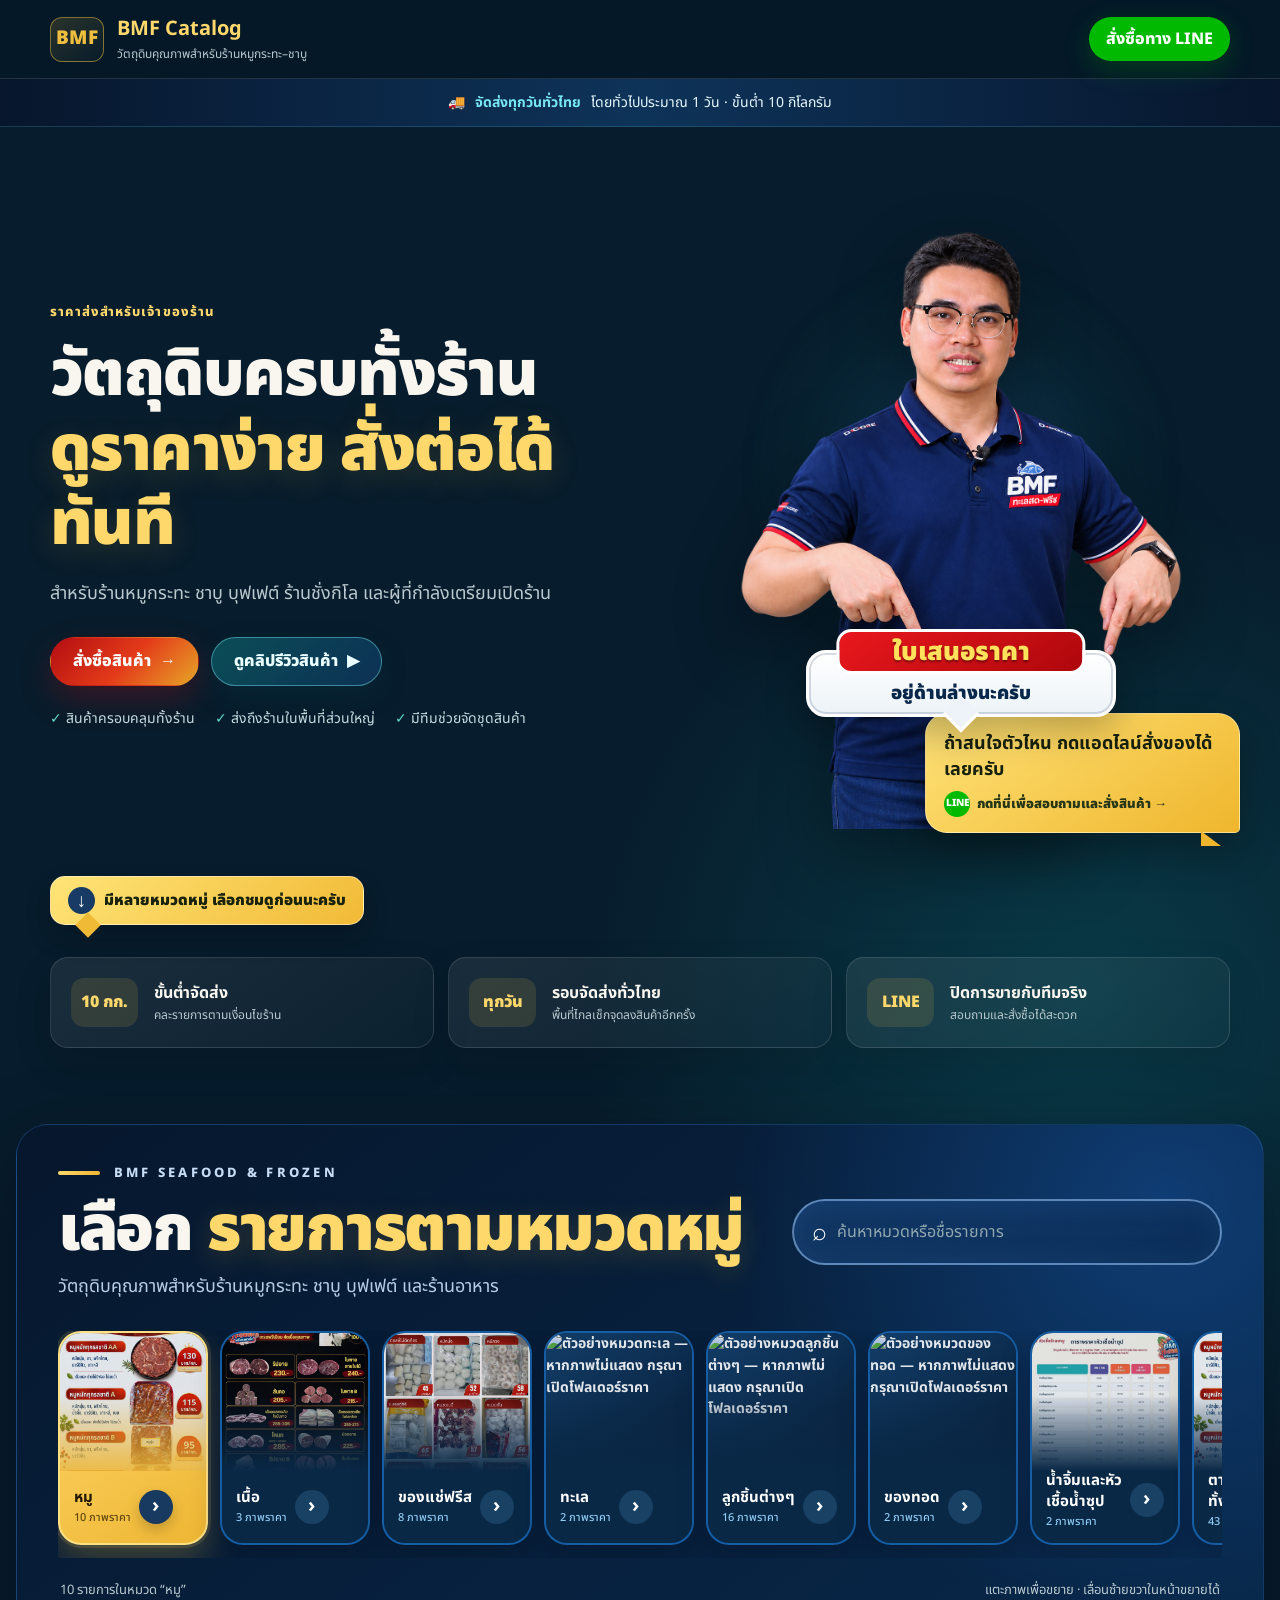
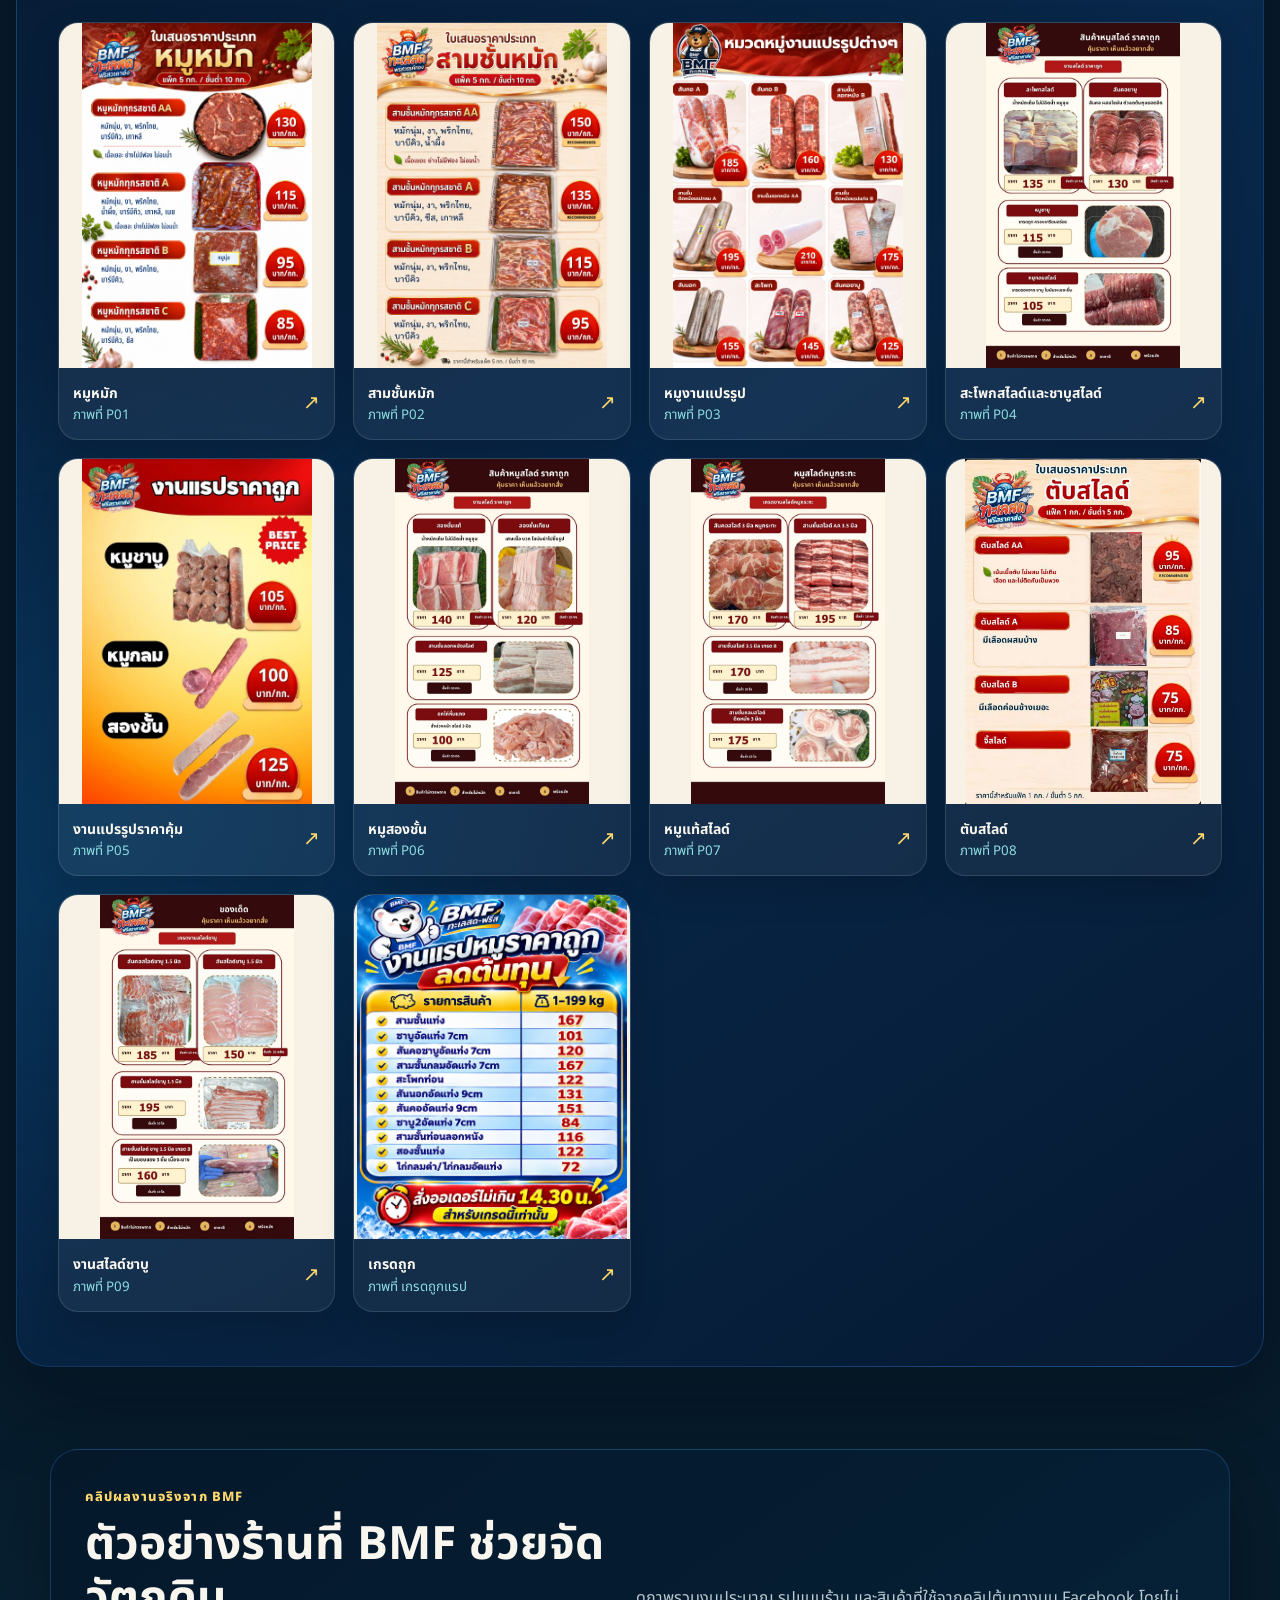
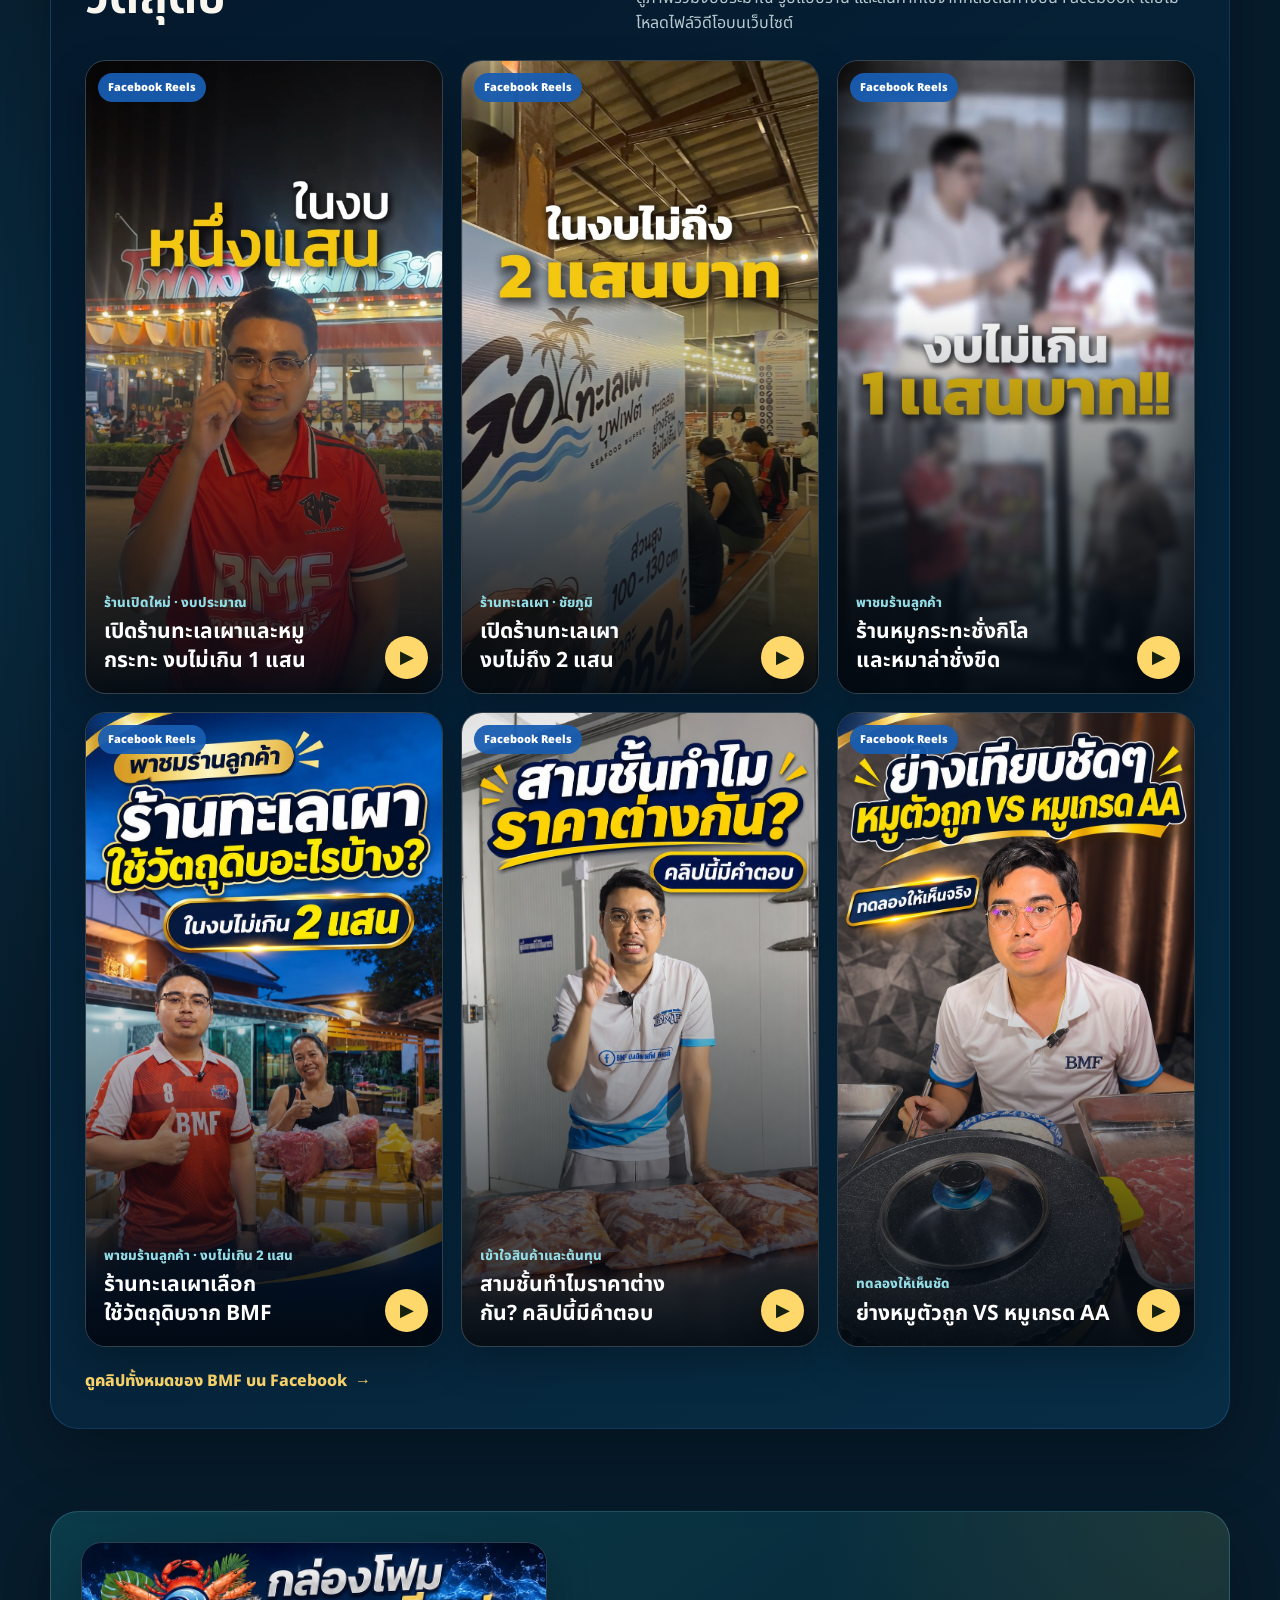
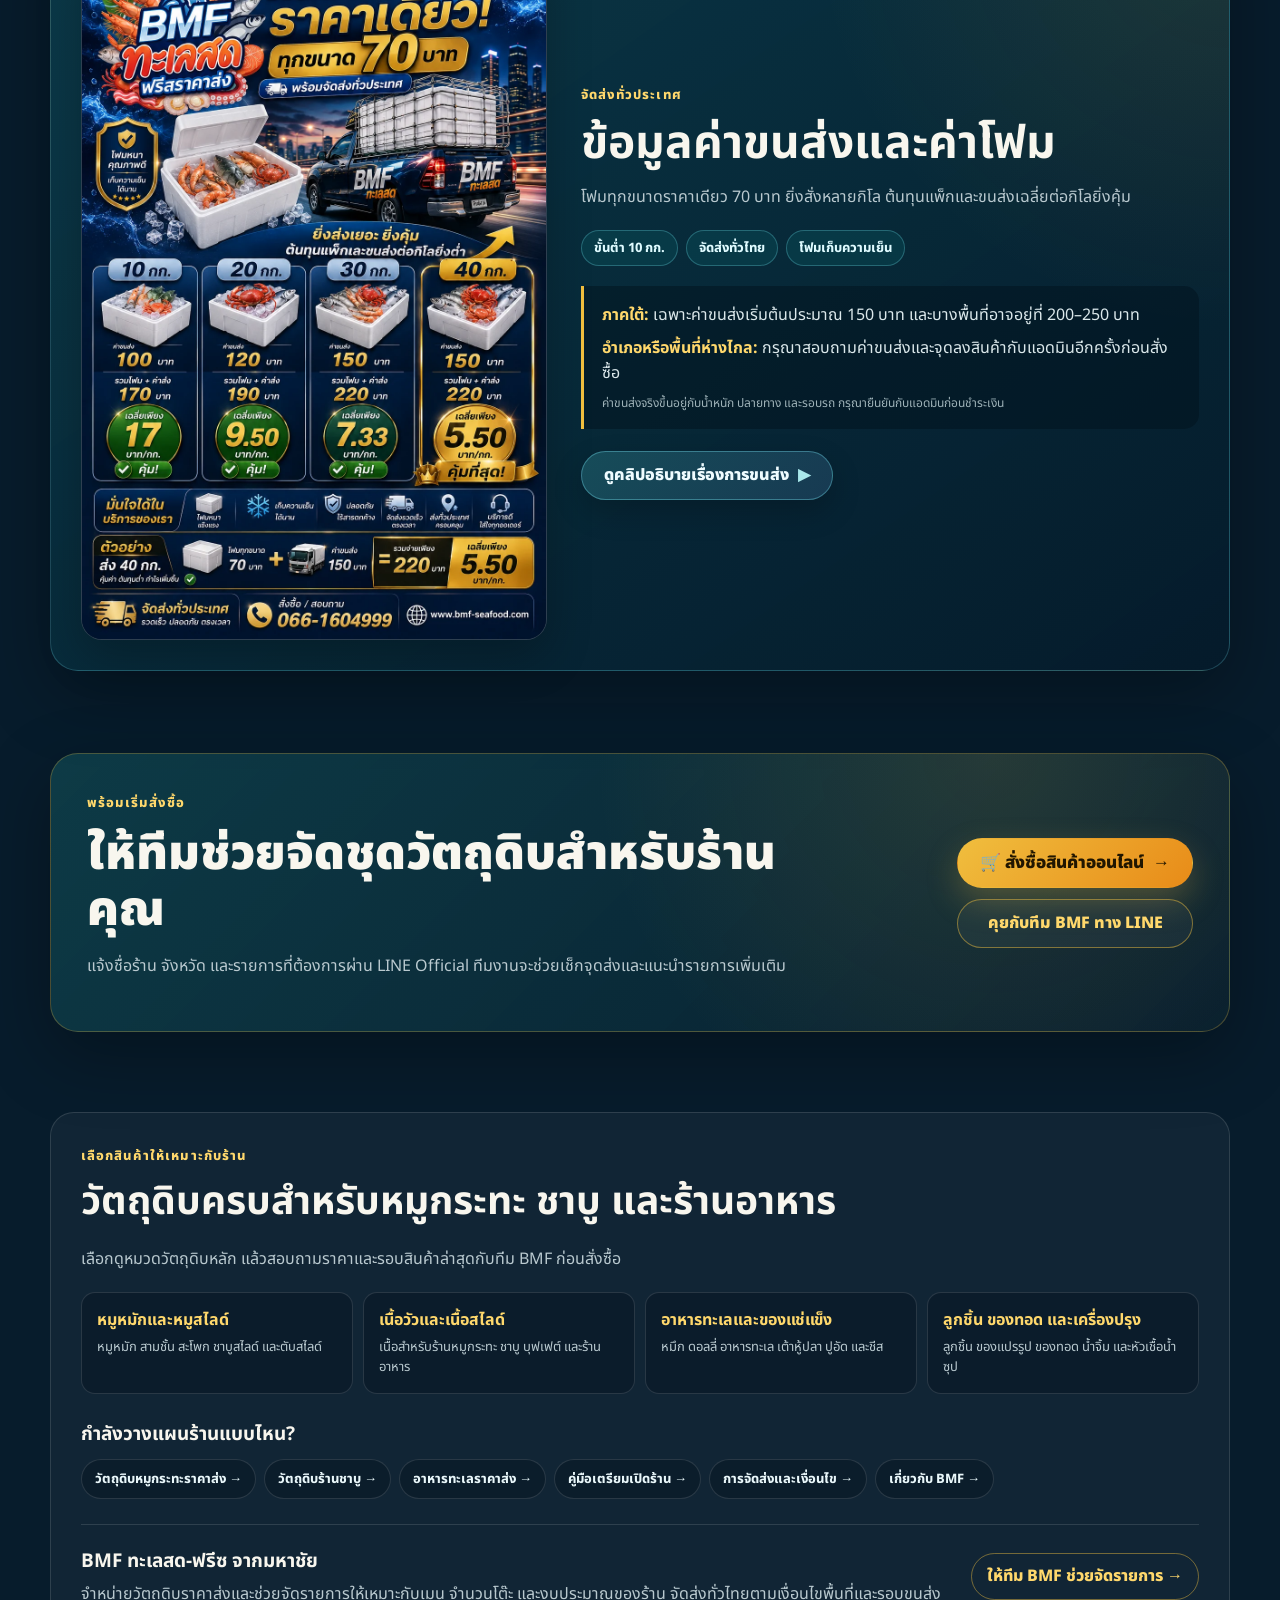
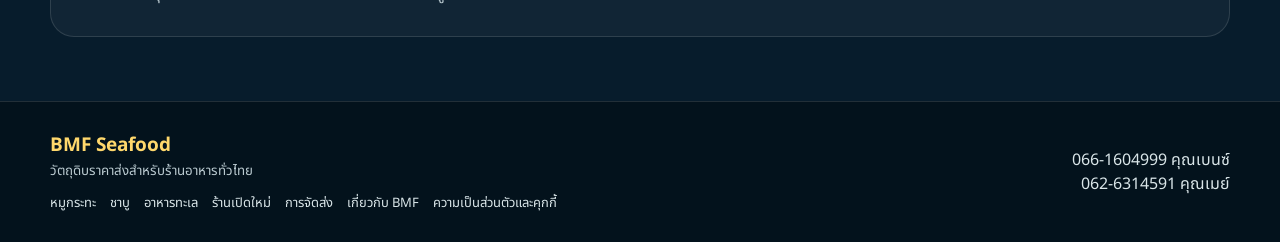
==== commit cc1ea600: "Refresh reel five cover typography" ====
--- a/index.html
+++ b/index.html
@@ -181,7 +181,7 @@
           <div class="review-cover"><img src="assets/reviews/reel-1424103875813619-cover-v3.jpg" alt="หน้าปกคุณเบนซ์ BMF กับลูกค้าร้านทะเลเผา ในงบไม่เกิน 2 แสน" width="941" height="1672" loading="lazy"><span class="review-platform">Facebook Reels</span><div class="review-copy"><small>พาชมร้านลูกค้า · งบไม่เกิน 2 แสน</small><strong>ร้านทะเลเผาเลือกใช้วัตถุดิบจาก BMF</strong></div><span class="review-play" aria-hidden="true">▶</span></div>
         </a>
         <a class="review-card" href="https://www.facebook.com/reel/1149997756051959" target="_blank" rel="noopener" aria-label="ดูคลิปทำไมสามชั้นหมักและหมูหมักมีหลายราคา บน Facebook">
-          <div class="review-cover"><img src="assets/reviews/reel-1149997756051959.avif" alt="หน้าปกเปรียบเทียบสามชั้นหมักและหมูหมักหลายราคา" width="960" height="1707" loading="lazy"><span class="review-platform">Facebook Reels</span><div class="review-copy"><small>เข้าใจสินค้าและต้นทุน</small><strong>ทำไมสามชั้นหมัก–หมูหมัก ราคาถึงต่างกัน?</strong></div><span class="review-play" aria-hidden="true">▶</span></div>
+          <div class="review-cover"><img src="assets/reviews/reel-1149997756051959-cover.jpg" alt="หน้าปกสามชั้นทำไมราคาต่างกัน คลิปนี้มีคำตอบ" width="941" height="1672" loading="lazy"><span class="review-platform">Facebook Reels</span><div class="review-copy"><small>เข้าใจสินค้าและต้นทุน</small><strong>สามชั้นทำไมราคาต่างกัน? คลิปนี้มีคำตอบ</strong></div><span class="review-play" aria-hidden="true">▶</span></div>
         </a>
         <a class="review-card" href="https://www.facebook.com/reel/1028317451850194" target="_blank" rel="noopener" aria-label="ดูคลิปย่างหมูตัวถูกเทียบหมูเกรด AA บน Facebook">
           <div class="review-cover"><img src="assets/reviews/reel-1028317451850194-cover.jpg" alt="หน้าปกย่างเทียบชัดๆ หมูตัวถูกกับหมูเกรด AA" width="941" height="1672" loading="lazy"><span class="review-platform">Facebook Reels</span><div class="review-copy"><small>ทดลองให้เห็นชัด</small><strong>ย่างหมูตัวถูก VS หมูเกรด AA</strong></div><span class="review-play" aria-hidden="true">▶</span></div>
